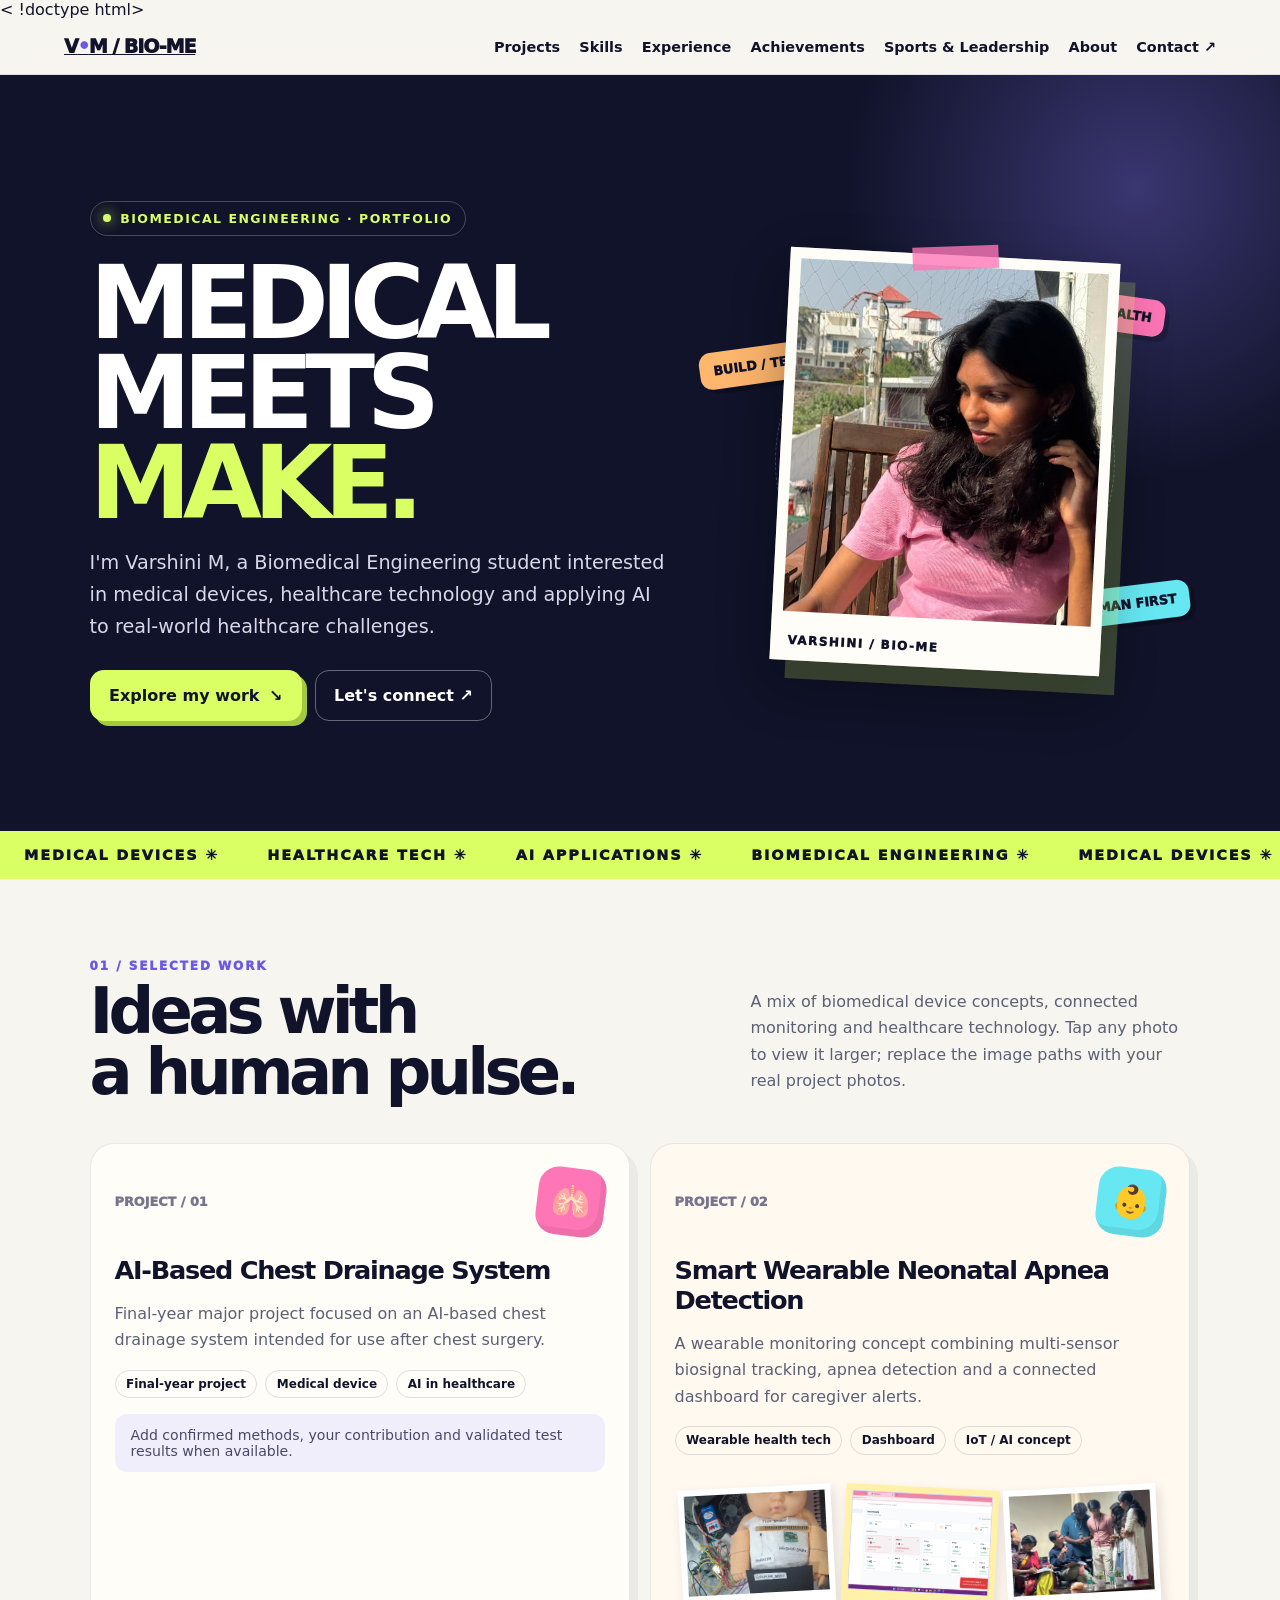
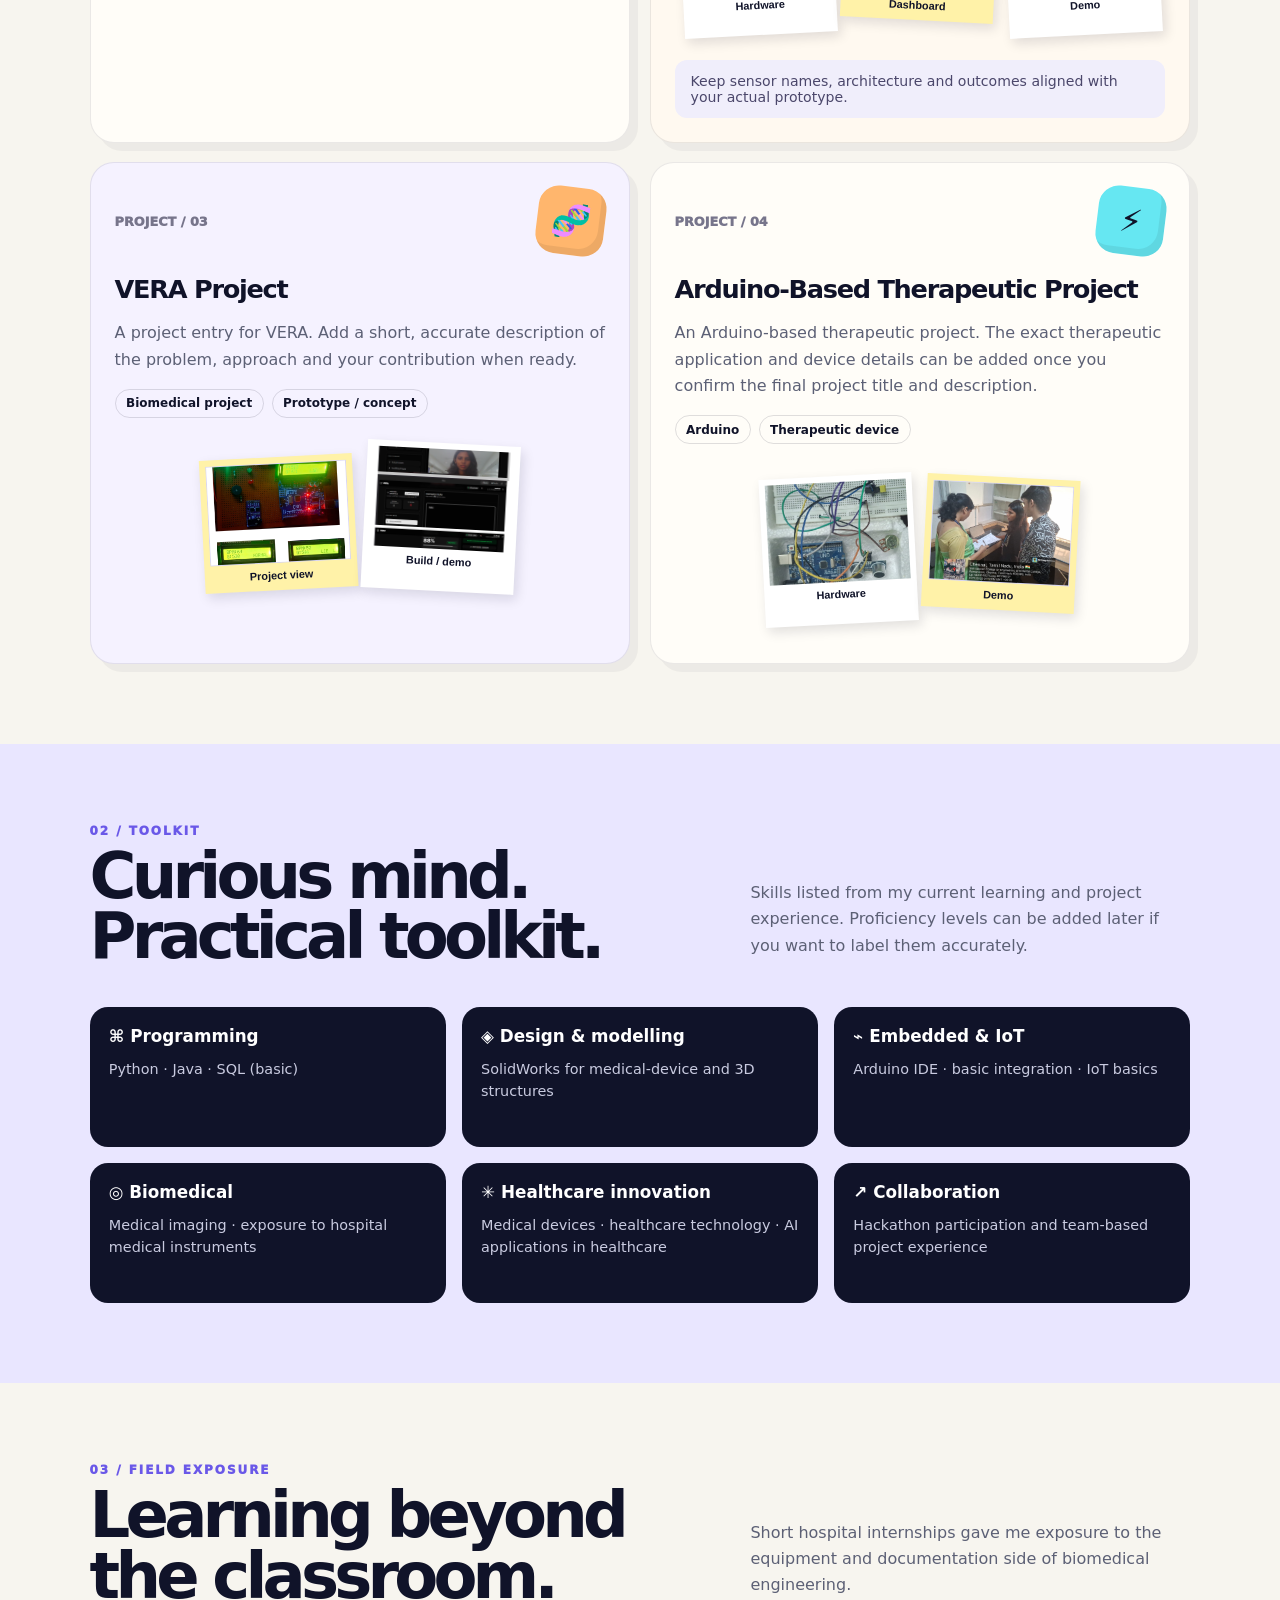
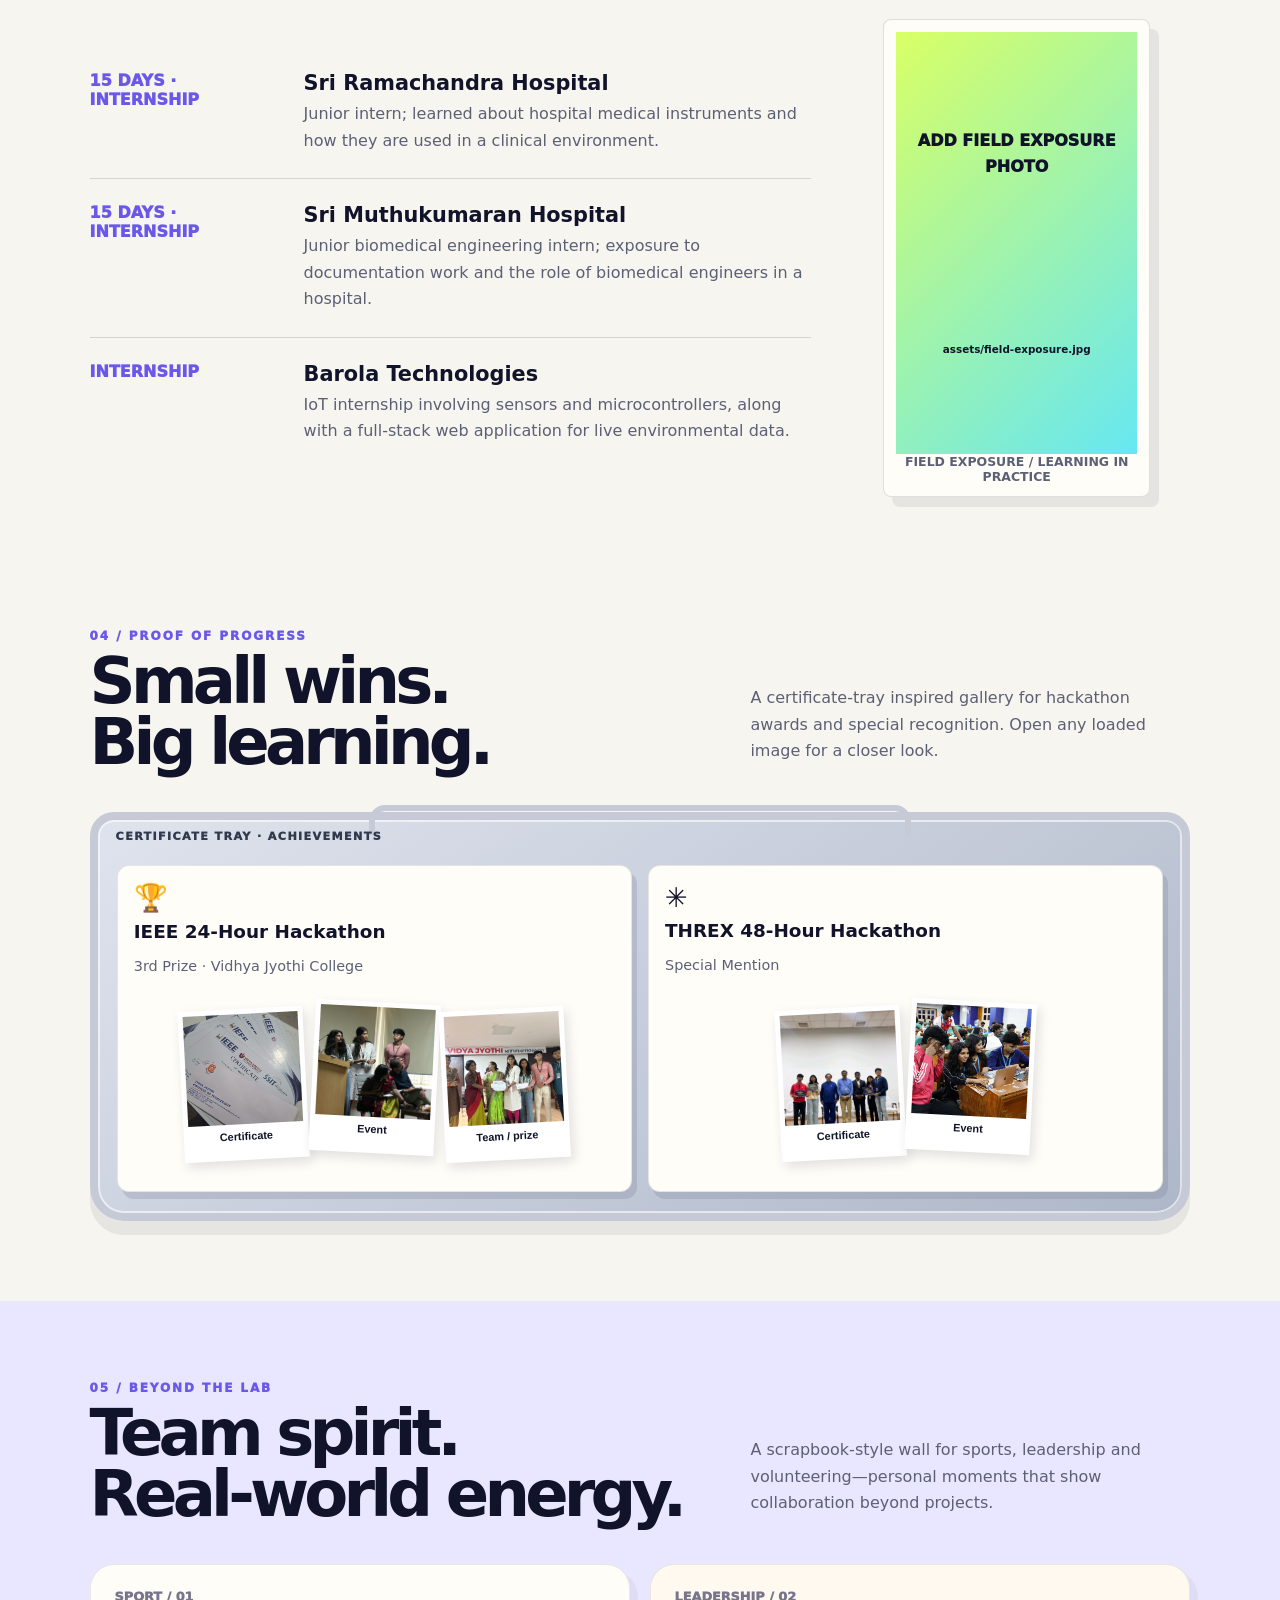
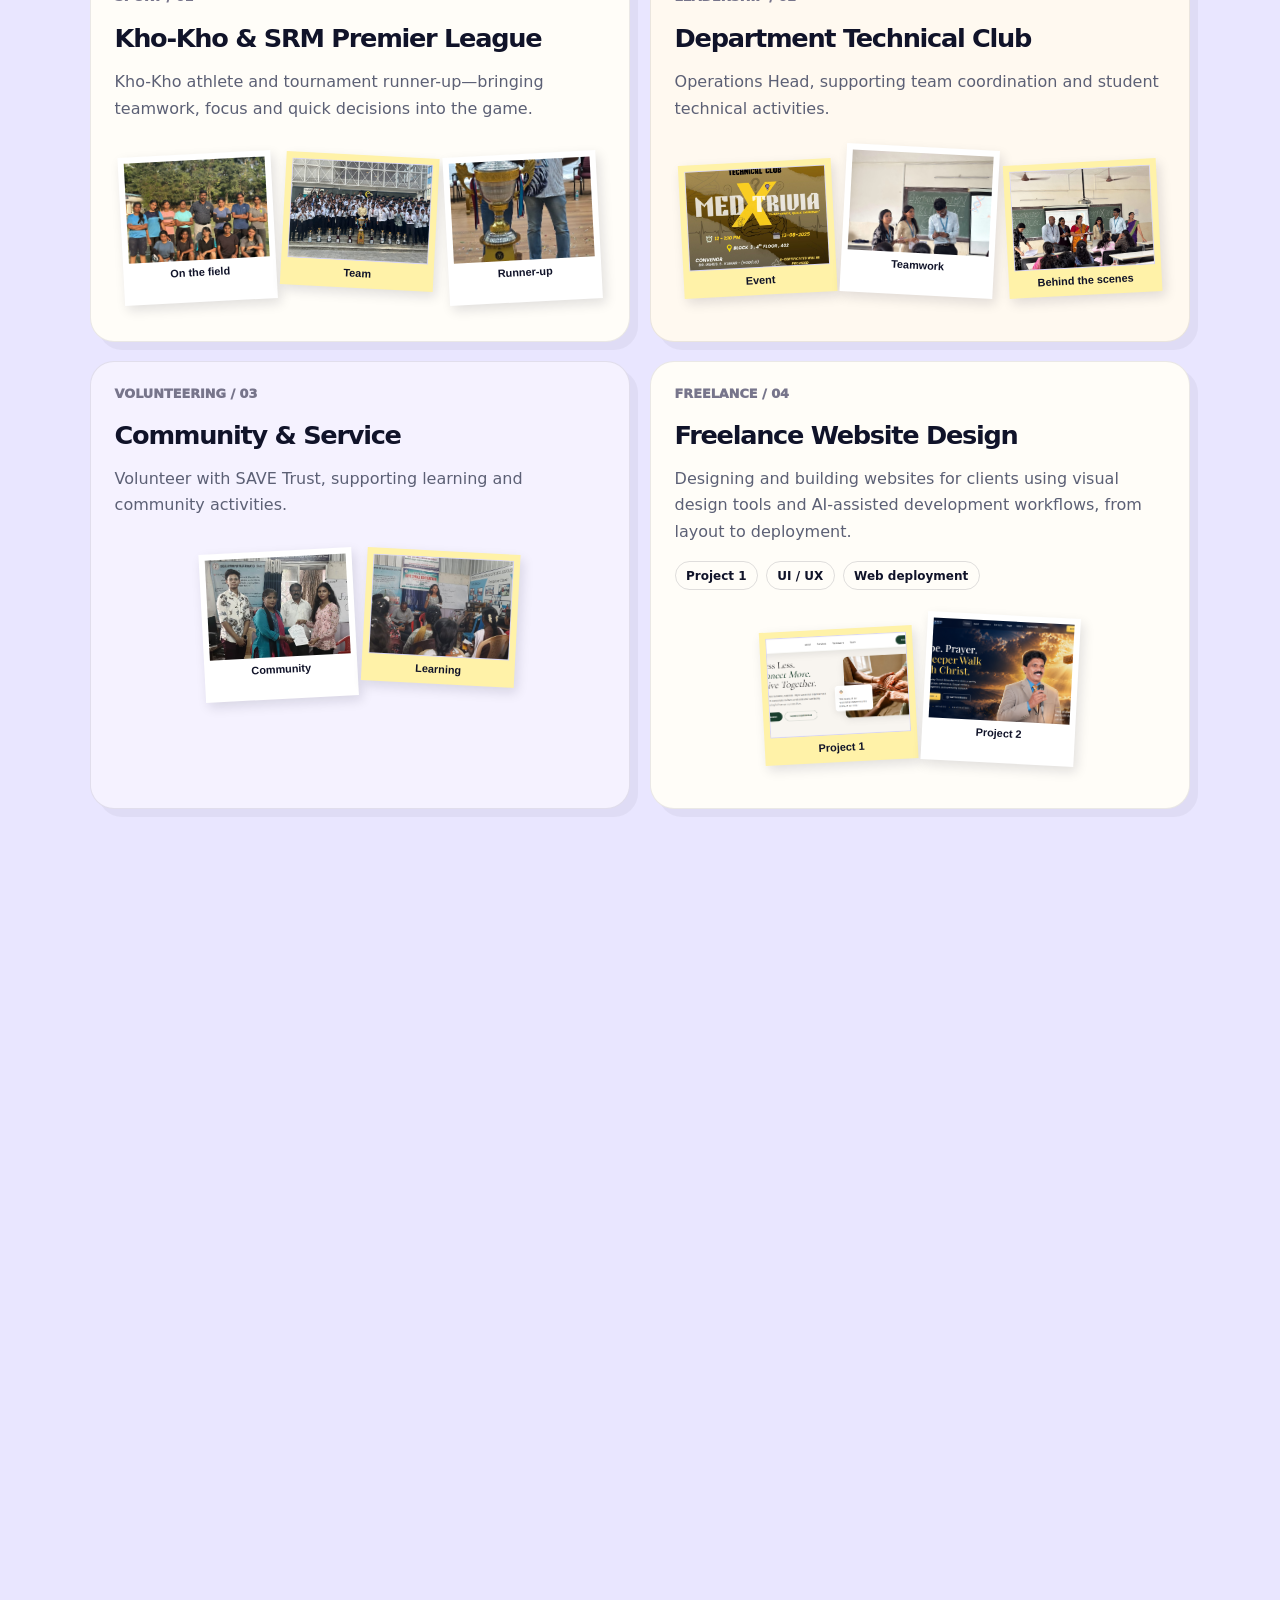
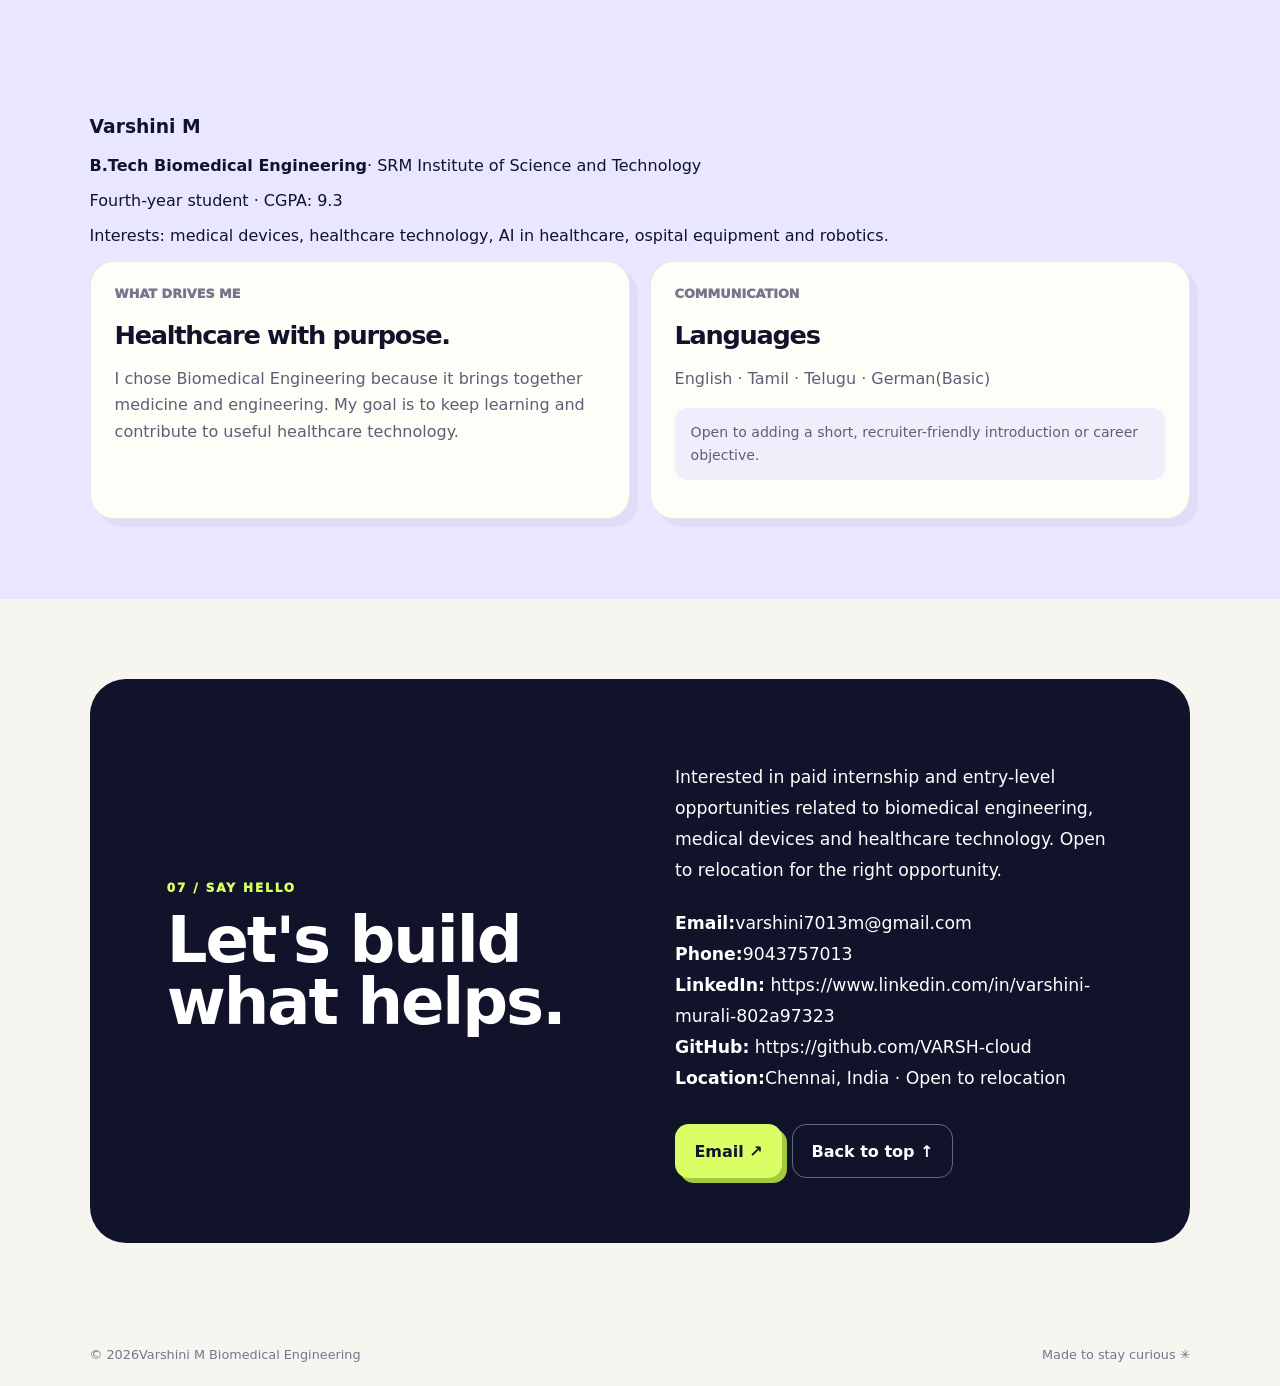
==== VARSHINI-potfolio-/index.html @ d132fbef "Initial biomedical portfolio upload" ====
< !doctype html><html lang="en"><head><meta charset="utf-8"><meta name="viewport" content="width=device-width, initial-scale=1"><meta name="theme-color" content="#101329"><title>Biomedical Engineering Portfolio | Varshini M</title><link rel="stylesheet" href="style.css"></head><body><a class="skip" href="#main">Skip to content</a><nav><a class="brand" href="#top" aria-label="Portfolio home">V<span>•</span>M / BIO-ME</a><button class="menu" id="menuBtn" aria-expanded="false" aria-controls="navlinks">Menu ☰</button><div class="navlinks" id="navlinks"><a href="#projects">Projects</a><a href="#skills">Skills</a><a href="#experience">Experience</a><a href="#achievements">Achievements</a><a href="#life">Sports & Leadership</a><a href="#about">About</a><a href="#contact">Contact ↗</a></div></nav><main id="main"><section class="hero" id="top"><div class="hero-copy"><div class="eyebrow"><span class="pip"></span>Biomedical Engineering · Portfolio</div><h1>MEDICAL<br>MEETS <em>MAKE.</em></h1><p>I'm Varshini M, a Biomedical Engineering student interested in medical devices, healthcare technology and applying AI to real-world healthcare challenges.</p>
 <div class="ctas"><a class="btn primary" href="#projects">Explore my work <span>↘</span></a><a class="btn secondary" href="#contact">Let's connect ↗</a></div>
 </div><div class="visual hero-visual" id="heroVisual" aria-label="Casual portrait and floating medical syringe illustration"><div class="orbit"></div><div class="portrait-stack"><div class="portrait-tape"></div><img class="hero-portrait" src="assets/varshini-casual.jpg" alt="Varshini, Biomedical Engineering student" onerror="this.style.display='none';this.nextElementSibling.style.display='grid'" /><div class="portrait-placeholder" aria-hidden="true">YOUR CASUAL<br>PHOTO HERE<br><small>assets/varshini-casual.jpg</small></div><span class="portrait-caption">VARSHINI / BIO-ME</span></div><div class="float-tag tag-a">AI+HEALTH</div><div class="float-tag tag-b">HUMAN FIRST</div><div class="float-tag tag-c">BUILD / TEST / LEARN</div><svg class="cursor-syringe" id="cursorSyringe" viewBox="0 0 180 54" role="img" aria-label="Decorative syringe following the cursor"><g transform="translate(7 7) rotate(-12 80 20)" stroke="#101329" stroke-width="2.5" stroke-linejoin="round"><path d="M18 18 L38 18 L38 30 L18 30 Z" fill="#f7f5ef" /><path d="M38 15 L105 15 L105 33 L38 33 Z" fill="#d9ff65" /><path d="M47 15 V33 M58 15 V33 M69 15 V33 M80 15 V33 M91 15 V33" stroke="#6a58e8" stroke-width="1.5" /><path d="M105 19 L145 19 L145 29 L105 29 Z" fill="#fffdf8" /><path d="M145 24 L169 24" stroke="#66e7f2" stroke-width="2" /><path d="M18 13 V35 M9 13 H27 M9 35 H27" fill="none" /><path d="M4 24 H18" fill="none" /></g></svg></div></section><div class="marquee" aria-hidden="true"><div class="marquee-track"><span>MEDICAL DEVICES ✳</span><span>HEALTHCARE TECH ✳</span><span>AI APPLICATIONS ✳</span><span>BIOMEDICAL ENGINEERING ✳</span><span>MEDICAL DEVICES ✳</span><span>HEALTHCARE TECH ✳</span><span>AI APPLICATIONS ✳</span><span>BIOMEDICAL ENGINEERING ✳</span></div></div><section class="section" id="projects"><div class="section-head reveal"><div><div class="kicker">01 / Selected work</div><h2>Ideas with<br>a human pulse.</h2></div><p class="section-intro">A mix of biomedical device concepts,
connected monitoring and healthcare technology. Tap any photo to view it larger;
replace the image paths with your real project photos.</p></div><div class="grid project-grid"><article class="card reveal scrapbook-card"><div class="card-top"><span class="number">PROJECT / 01</span><div class="sticker pink">🫁</div></div><h3>AI-Based Chest Drainage System</h3><p>Final-year major project focused on an AI-based chest drainage system intended for use after chest surgery.</p><div class="chips"><span class="chip">Final-year project</span><span class="chip">Medical device</span><span class="chip">AI in healthcare</span></div><div class="note">Add confirmed methods,
your contribution and validated test results when available.</div></article><article class="card reveal scrapbook-card"><div class="card-top"><span class="number">PROJECT / 02</span><div class="sticker cyan">👶</div></div><h3>Smart Wearable Neonatal Apnea Detection</h3><p>A wearable monitoring concept combining multi-sensor biosignal tracking,
apnea detection and a connected dashboard for caregiver alerts.</p><div class="chips"><span class="chip">Wearable health tech</span><span class="chip">Dashboard</span><span class="chip">IoT / AI concept</span></div><div class="photo-gallery hybrid-gallery" aria-label="Neonatal wearable project photos"><button class="gallery-photo polaroid-photo" data-full="assets/neonatal-1.jpg" aria-label="View neonatal wearable hardware photo"><img src="assets/neonatal-1.jpg" alt="Neonatal wearable prototype hardware" onerror="this.parentElement.classList.add('photo-missing')"><span>Hardware</span></button><button class="gallery-photo sticky-photo" data-full="assets/neonatal-2.jpg" aria-label="View neonatal dashboard screenshot"><img src="assets/neonatal-2.jpg" alt="Neonatal monitoring dashboard screenshot" onerror="this.parentElement.classList.add('photo-missing')"><span>Dashboard</span></button><button class="gallery-photo polaroid-photo" data-full="assets/neonatal-3.jpg" aria-label="View neonatal project demonstration photo"><img src="assets/neonatal-3.jpg" alt="Neonatal wearable project demo" onerror="this.parentElement.classList.add('photo-missing')"><span>Demo</span></button></div><div class="note">Keep sensor names,
architecture and outcomes aligned with your actual prototype.</div></article><article class="card reveal scrapbook-card"><div class="card-top"><span class="number">PROJECT / 03</span><div class="sticker orange">🧬</div></div><h3>VERA Project</h3><p>A project entry for VERA. Add a short,
accurate description of the problem,
approach and your contribution when ready.</p><div class="chips"><span class="chip">Biomedical project</span><span class="chip">Prototype / concept</span></div><div class="photo-gallery hybrid-gallery" aria-label="VERA project photos"><button class="gallery-photo sticky-photo" data-full="assets/vera-1.jpg" aria-label="View VERA project photo one"><img src="assets/vera-1.jpg" alt="VERA project photo one" onerror="this.parentElement.classList.add('photo-missing')"><span>Project view</span></button><button class="gallery-photo polaroid-photo" data-full="assets/vera-2.jpg" aria-label="View VERA project photo two"><img src="assets/vera-2.jpg" alt="VERA project photo two" onerror="this.parentElement.classList.add('photo-missing')"><span>Build / demo</span></button></div></article><article class="card reveal scrapbook-card"><div class="card-top"><span class="number">PROJECT / 04</span><div class="sticker cyan">⚡</div></div><h3>Arduino-Based Therapeutic Project</h3><p>An Arduino-based therapeutic project. The exact therapeutic application and device details can be added once you confirm the final project title and description.</p><div class="chips"><span class="chip">Arduino</span><span class="chip">Therapeutic device</span></div><div class="photo-gallery hybrid-gallery" aria-label="Arduino therapeutic project photos"><button class="gallery-photo polaroid-photo" data-full="assets/arduino-therapeutic-1.jpg" aria-label="View Arduino therapeutic project photo one"><img src="assets/arduino-therapeutic-1.jpg" alt="Arduino-based therapeutic project hardware" onerror="this.parentElement.classList.add('photo-missing')"><span>Hardware</span></button><button class="gallery-photo sticky-photo" data-full="assets/arduino-therapeutic-2.jpg" aria-label="View Arduino therapeutic project photo two"><img src="assets/arduino-therapeutic-2.jpg" alt="Arduino-based therapeutic project demo" onerror="this.parentElement.classList.add('photo-missing')"><span>Demo</span></button></div></article></div></section><section class="section dark" id="skills"><div class="section-head reveal"><div><div class="kicker">02 / Toolkit</div><h2>Curious mind.<br>Practical toolkit.</h2></div><p class="section-intro">Skills listed from my current learning and project experience. Proficiency levels can be added later if you want to label them accurately.</p></div><div class="skills"><div class="skill reveal"><strong>⌘ Programming</strong><p>Python · Java · SQL (basic)</p></div><div class="skill reveal"><strong>◈ Design & modelling</strong><p>SolidWorks for medical-device and 3D structures</p></div><div class="skill reveal"><strong>⌁ Embedded & IoT</strong><p>Arduino IDE · basic integration · IoT basics</p></div><div class="skill reveal"><strong>◎ Biomedical</strong><p>Medical imaging · exposure to hospital medical instruments</p></div><div class="skill reveal"><strong>✳ Healthcare innovation</strong><p>Medical devices · healthcare technology · AI applications in healthcare</p></div><div class="skill reveal"><strong>↗ Collaboration</strong><p>Hackathon participation and team-based project experience</p></div></div></section><section class="section" id="experience"><div class="section-head reveal"><div><div class="kicker">03 / Field exposure</div><h2>Learning beyond<br>the classroom.</h2></div><p class="section-intro">Short hospital internships gave me exposure to the equipment and documentation side of biomedical engineering.</p></div><div class="experience-layout"><div class="reveal"><div class="timeline"><div class="label">15 DAYS · INTERNSHIP</div><div><h3>Sri Ramachandra Hospital</h3><p>Junior intern;
learned about hospital medical instruments and how they are used in a clinical environment.</p></div></div><div class="timeline"><div class="label">15 DAYS · INTERNSHIP</div><div><h3>Sri Muthukumaran Hospital</h3><p>Junior biomedical engineering intern;
exposure to documentation work and the role of biomedical engineers in a hospital.</p></div></div><div class="timeline"><div class="label">INTERNSHIP</div><div><h3>Barola Technologies</h3><p>IoT internship involving sensors and microcontrollers,
along with a full-stack web application for live environmental data.</p></div></div></div><figure class="experience-photo-frame reveal"><img src="assets/field-exposure.jpg" alt="Biomedical engineering field exposure photo" onerror="this.style.display='none';this.nextElementSibling.style.display='grid'"><div class="portrait-placeholder" style="display:none;min-height:260px;text-align:center;padding:1rem;place-items:center">ADD FIELD EXPOSURE PHOTO<br><small>assets/field-exposure.jpg</small></div><figcaption>FIELD EXPOSURE / LEARNING IN PRACTICE</figcaption></figure></div></section><section class="section" id="achievements"><div class="section-head reveal"><div><div class="kicker">04 / Proof of progress</div><h2>Small wins.<br>Big learning.</h2></div><p class="section-intro">A certificate-tray inspired gallery for hackathon awards and special recognition. Open any loaded image for a closer look.</p></div><div class="certificate-tray reveal"><div class="tray-label">CERTIFICATE TRAY · ACHIEVEMENTS</div><div class="grid award-grid"><article class="award-card"><div class="award-mark">🏆</div><h3>IEEE 24-Hour Hackathon</h3><p>3rd Prize · Vidhya Jyothi College</p><div class="photo-gallery certificate-gallery"><button class="gallery-photo cert-photo" data-full="assets/award-ieee-1.jpg" aria-label="View IEEE hackathon certificate"><img src="assets/award-ieee-1.jpg" alt="IEEE hackathon certificate" onerror="this.parentElement.classList.add('photo-missing')"><span>Certificate</span></button><button class="gallery-photo cert-photo" data-full="assets/award-ieee-2.jpg" aria-label="View IEEE hackathon event photo"><img src="assets/award-ieee-2.jpg" alt="IEEE hackathon event or team photo" onerror="this.parentElement.classList.add('photo-missing')"><span>Event</span></button><button class="gallery-photo cert-photo" data-full="assets/award-ieee-3.jpg" aria-label="View IEEE hackathon prize photo"><img src="assets/award-ieee-3.jpg" alt="IEEE hackathon prize or team photo" onerror="this.parentElement.classList.add('photo-missing')"><span>Team / prize</span></button></div></article><article class="award-card"><div class="award-mark">✳</div><h3>THREX 48-Hour Hackathon</h3><p>Special Mention</p><div class="photo-gallery certificate-gallery"><button class="gallery-photo cert-photo" data-full="assets/award-threx-1.jpg" aria-label="View THREX certificate"><img src="assets/award-threx-1.jpg" alt="THREX hackathon certificate" onerror="this.parentElement.classList.add('photo-missing')"><span>Certificate</span></button><button class="gallery-photo cert-photo" data-full="assets/award-threx-2.jpg" aria-label="View THREX event photo"><img src="assets/award-threx-2.jpg" alt="THREX hackathon event photo" onerror="this.parentElement.classList.add('photo-missing')"><span>Event</span></button></div></article></div></div></section><section class="section dark" id="life"><div class="section-head reveal"><div><div class="kicker">05 / Beyond the lab</div><h2>Team spirit.<br>Real-world energy.</h2></div><p class="section-intro">A scrapbook-style wall for sports,
leadership and volunteering—personal moments that show collaboration beyond projects.</p></div><div class="grid life-grid"><article class="card reveal scrapbook-card"><div class="number">SPORT / 01</div><h3>Kho-Kho &amp;
SRM Premier League</h3><p>Kho-Kho athlete and tournament runner-up—bringing teamwork,
focus and quick decisions into the game.</p><div class="photo-gallery hybrid-gallery"><button class="gallery-photo polaroid-photo" data-full="assets/sports-kho-kho-1.jpg" aria-label="View Kho-Kho sports photo"><img src="assets/sports-kho-kho-1.jpg" alt="Kho-Kho sports photo" onerror="this.parentElement.classList.add('photo-missing')"><span>On the field</span></button><button class="gallery-photo sticky-photo" data-full="assets/sports-kho-kho-2.jpg" aria-label="View SRM Premier League photo"><img src="assets/sports-kho-kho-2.jpg" alt="SRM Premier League Kho-Kho team photo" onerror="this.parentElement.classList.add('photo-missing')"><span>Team</span></button><button class="gallery-photo polaroid-photo" data-full="assets/sports-kho-kho-3.jpg" aria-label="View sports award photo"><img src="assets/sports-kho-kho-3.jpg" alt="Sports medal or tournament moment" onerror="this.parentElement.classList.add('photo-missing')"><span>Runner-up</span></button></div></article><article class="card reveal scrapbook-card"><div class="number">LEADERSHIP / 02</div><h3>Department Technical Club</h3><p>Operations Head,
supporting team coordination and student technical activities.</p><div class="photo-gallery hybrid-gallery"><button class="gallery-photo sticky-photo" data-full="assets/leadership-club-1.jpg" aria-label="View technical club event photo"><img src="assets/leadership-club-1.jpg" alt="Department technical club event" onerror="this.parentElement.classList.add('photo-missing')"><span>Event</span></button><button class="gallery-photo polaroid-photo" data-full="assets/leadership-club-2.jpg" aria-label="View technical club team photo"><img src="assets/leadership-club-2.jpg" alt="Technical club team photo" onerror="this.parentElement.classList.add('photo-missing')"><span>Teamwork</span></button><button class="gallery-photo sticky-photo" data-full="assets/leadership-club-3.jpg" aria-label="View club activity photo"><img src="assets/leadership-club-3.jpg" alt="Technical club activity or event setup" onerror="this.parentElement.classList.add('photo-missing')"><span>Behind the scenes</span></button></div></article><article class="card reveal scrapbook-card"><div class="number">VOLUNTEERING / 03</div><h3>Community &amp;
Service</h3><p>Volunteer with SAVE Trust,
supporting learning and community activities.</p><div class="photo-gallery hybrid-gallery"><button class="gallery-photo polaroid-photo" data-full="assets/volunteer-1.jpg" aria-label="View volunteering activity photo"><img src="assets/volunteer-1.jpg" alt="Community volunteering activity" onerror="this.parentElement.classList.add('photo-missing')"><span>Community</span></button><button class="gallery-photo sticky-photo" data-full="assets/volunteer-2.jpg" aria-label="View volunteering project photo"><img src="assets/volunteer-2.jpg" alt="Volunteering or teaching activity" onerror="this.parentElement.classList.add('photo-missing')"><span>Learning</span></button></div></article><article class="card reveal scrapbook-card"><div class="number">FREELANCE / 04</div><h3>Freelance Website Design</h3><p>Designing and building websites for clients using visual design tools and AI-assisted development workflows,
from layout to deployment.</p><div class="chips"><span class="chip">Project 1</span><span class="chip">UI / UX</span><span class="chip">Web deployment</span></div><div class="photo-gallery hybrid-gallery" aria-label="Freelance website design images"><button class="gallery-photo sticky-photo" data-full="assets/freelance-website-1.jpg" aria-label="View freelance website design image one"><img src="assets/freelance-website-1.jpg" alt="Freelance website design screenshot one" onerror="this.parentElement.classList.add('photo-missing')"><span>Project 1</span></button><button class="gallery-photo polaroid-photo" data-full="assets/freelance-website-2.jpg" aria-label="View freelance website design image two"><img src="assets/freelance-website-2.jpg" alt="Freelance website design screenshot two" onerror="this.parentElement.classList.add('photo-missing')"><span>Project 2</span></button></div></article><article class="card reveal scrapbook-card"><div class="number">INITIATIVE / 05</div><h3>SeVa-X — Initiator &amp;
Chief Digital Officer</h3><p>Helped initiate SeVa-X and led its digital presence,
including website design and online brand experiences.</p><div class="chips"><span class="chip">Initiator</span><span class="chip">Chief Digital Officer</span><span class="chip">Digital experience</span></div><div class="photo-gallery hybrid-gallery" aria-label="SeVa-X initiative images"><button class="gallery-photo polaroid-photo" data-full="assets/sevax-1.jpg" aria-label="View Seva Initiative image"><img src=" assets/sevax-1.jpg" alt=" SeVa-X website or digital presence" onerror=" this.parentElement.classList.add('photo-missing')"><span>Initiative</span></button><button class=" gallery-photo sticky-photo" data-full=" assets/sevax-2.jpg" aria-label=" View SeVa-X Team image"><img src=" assets/sevax-2.jpg" alt=" SeVa-X Team image" onerror=" this.parentElement.classList.add('photo-missing')"><span>Team</span></button><button class=" gallery-photo polaroid-photo" data-full=" assets/sevax-3.jpg" aria-label=" View SeVa-X media image"><img src=" assets/sevax-3.jpg" alt=" SeVa-X social media image" onerror=" this.parentElement.classList.add('photo-missing')"><span>Media</span></button></div></article></div></section><section class="section dark" id="about"><div class="section-head reveal"><div><div class="kicker">06 / The person behind it</div><h2>Engineer by study.<br>Builder by curiosity.</h2></div><p class="section-intro">I enjoy exploring how engineering tools can support better healthcare experiences,
I enjoy exploring how engineering,
echnology and innovation can solve real-world healthcare challenges. From biomedical devices and instrumentation to connected systems,
I love turning ideas into practical solutions.pan>YOUR PHOTO<br>assets/varshini-casual.jpg</span></div><div><h3>Varshini M </h3><p><strong>B.Tech Biomedical Engineering</strong>· SRM Institute of Science and Technology</p><p>Fourth-year student · CGPA: 9.3</p><p>Interests: medical devices,
healthcare technology,
AI in healthcare,
ospital equipment and robotics.</p></div></div><div class="grid" style="margin-top:1rem"><article class="card reveal"><div class="number">WHAT DRIVES ME</div><h3>Healthcare with purpose.</h3><p>I chose Biomedical Engineering because it brings together medicine and engineering. My goal is to keep learning and contribute to useful healthcare technology.</p></article><article class="card reveal"><div class="number">COMMUNICATION</div><h3>Languages</h3><p>English · Tamil · Telugu · German(Basic)</p><p class="note">Open to adding a short,
recruiter-friendly introduction or career objective.</p></article></div></section><section class="section" id="contact"><div class="contact reveal"><div><div class="kicker" style="color:var(--lime)">07 / Say hello</div><h2>Let's build<br>what helps.</h2></div><div><p>Interested in paid internship and entry-level opportunities related to biomedical engineering, medical devices and healthcare technology. Open to relocation for the right opportunity.</p><p><strong>Email:</strong>varshini7013m@gmail.com<br><strong>Phone:</strong>9043757013<br><strong>LinkedIn:</strong> https://www.linkedin.com/in/varshini-murali-802a97323<br><strong>GitHub:</strong> https://github.com/VARSH-cloud
 <br><strong>Location:</strong>Chennai,
India · Open to relocation</p><a class="btn primary" href="mailto:varshini7013m@gnmail.com"
onclick="return confirm(' Replace the placeholder email in this portfolio before using this link. Continue?')">Email ↗</a><a class="btn secondary" href="#top">Back to top ↑</a></div></div></section></main><dialog id="lightbox" aria-label="Image viewer"><div class="lightbox-top"><strong>Portfolio gallery</strong><button id="closeLightbox" type="button">Close ✕</button></div><img id="lightboxImage" alt=""><p id="lightboxCaption"></p></dialog><footer><span>© <span id="year"></span>Varshini M Biomedical Engineering</span><span>Made to stay curious ✳</span></footer><script src="script.js" defer></script></body></html>
---- VARSHINI-potfolio-/style.css ----
:root {
    --ink: #101329;
    --paper: #f7f5ef;
    --lime: #d9ff65;
    --pink: #ff76b7;
    --cyan: #66e7f2;
    --purple: #a994ff;
    --orange: #ffb66d;
    --muted: #5c6075;
    --card: #fffdf8
}

* {
    box-sizing: border-box
}

html {
    scroll-behavior: smooth
}

body {
    margin: 0;
    background: var(--paper);
    color: var(--ink);
    font-family: Inter, ui-sans-serif, system-ui, -apple-system, BlinkMacSystemFont, "Segoe UI", sans-serif;
    overflow-x: hidden
}

a {
    color: inherit
}

.skip {
    position: absolute;
    left: -999px;
    top: 0;
    background: white;
    padding: 1rem
}

.skip:focus {
    left: 1rem;
    z-index: 99
}

nav {
    position: sticky;
    top: 0;
    z-index: 20;
    display: flex;
    align-items: center;
    justify-content: space-between;
    padding: 1rem clamp(1rem, 5vw, 4rem);
    background: rgba(247, 245, 239, .88);
    backdrop-filter: blur(14px);
    border-bottom: 1px solid #10132918
}

.brand {
    font-weight: 950;
    letter-spacing: -.06em;
    font-size: 1.2rem
}

.brand span {
    color: #6a58e8
}

.navlinks {
    display: flex;
    gap: 1.2rem;
    align-items: center
}

.navlinks a {
    text-decoration: none;
    font-size: .9rem;
    font-weight: 750
}

.navlinks a:hover {
    color: #6a58e8
}

.menu {
    display: none;
    background: var(--ink);
    color: white;
    border: 0;
    border-radius: 999px;
    padding: .6rem .9rem;
    font-weight: 800
}

.hero {
    position: relative;
    min-height: 84vh;
    display: grid;
    grid-template-columns: 1.08fr .92fr;
    gap: 2rem;
    align-items: center;
    padding: 5rem clamp(1rem, 7vw, 7rem) 4rem;
    background: var(--ink);
    color: #fff;
    overflow: hidden
}

.hero:before {
    content: "";
    position: absolute;
    width: 38rem;
    height: 38rem;
    right: -10rem;
    top: -12rem;
    border-radius: 50%;
    background: radial-gradient(circle, #8d7bff55, transparent 68%);
    pointer-events: none
}

.eyebrow {
    display: inline-flex;
    gap: .55rem;
    align-items: center;
    border: 1px solid #ffffff3a;
    border-radius: 99px;
    padding: .55rem .8rem;
    font-size: .78rem;
    font-weight: 850;
    letter-spacing: .12em;
    text-transform: uppercase;
    color: var(--lime)
}

.pip {
    width: 8px;
    height: 8px;
    border-radius: 50%;
    background: var(--lime);
    box-shadow: 0 0 14px var(--lime)
}

h1 {
    font-size: clamp(3.3rem, 8vw, 7.8rem);
    line-height: .88;
    letter-spacing: -.085em;
    margin: 1.4rem 0 1.2rem;
    max-width: 850px
}

h1 em {
    font-style: normal;
    color: var(--lime)
}

.hero p {
    font-size: clamp(1rem, 1.5vw, 1.25rem);
    line-height: 1.65;
    color: #d7d9e8;
    max-width: 620px
}

.ctas {
    display: flex;
    gap: .8rem;
    flex-wrap: wrap;
    margin-top: 1.7rem
}

.btn {
    display: inline-flex;
    align-items: center;
    gap: .6rem;
    padding: .95rem 1.15rem;
    border-radius: 14px;
    text-decoration: none;
    font-weight: 900;
    border: 1px solid transparent;
    transition: transform .2s, box-shadow .2s
}

.btn:hover {
    transform: translateY(-4px)
}

.primary {
    background: var(--lime);
    color: var(--ink);
    box-shadow: 5px 5px 0 #a4c83e
}

.secondary {
    border-color: #ffffff5c;
    color: white
}

.visual {
    min-height: 440px;
    display: grid;
    place-items: center;
    position: relative;
    perspective: 900px
}

.orbit {
    position: absolute;
    width: min(31vw, 340px);
    aspect-ratio: 1;
    border: 1px dashed #ffffff40;
    border-radius: 50%;
    animation: spin 28s linear infinite
}

.orbit:before,
.orbit:after {
    content: "";
    position: absolute;
    border-radius: 50%;
    width: 14px;
    height: 14px;
    background: var(--pink);
    top: 10%;
    left: 17%;
    box-shadow: 0 0 25px var(--pink)
}

.orbit:after {
    top: auto;
    left: auto;
    right: 7%;
    bottom: 20%;
    background: var(--cyan);
    box-shadow: 0 0 25px var(--cyan)
}

.toy {
    position: relative;
    width: 220px;
    height: 260px;
    transform-style: preserve-3d;
    animation: float 5s ease-in-out infinite;
    transition: transform .2s ease-out
}

.toy-body {
    position: absolute;
    inset: 22px 18px 20px;
    background: linear-gradient(140deg, #f9fbff, #cbd4ee);
    border-radius: 42px 42px 54px 54px;
    box-shadow: inset -16px -18px 24px #8793bd77, inset 10px 10px 20px white, 22px 28px 0 #7e72e855;
    transform: rotate(-7deg)
}

.toy-screen {
    position: absolute;
    left: 42px;
    top: 55px;
    width: 135px;
    height: 92px;
    border-radius: 20px;
    background: #151a37;
    box-shadow: inset 0 0 0 4px #a4b1d9;
    display: grid;
    place-items: center;
    transform: rotate(-7deg)
}

.ecg {
    width: 110px;
    height: 46px
}

.toy-button {
    position: absolute;
    left: 87px;
    top: 170px;
    width: 35px;
    height: 35px;
    border-radius: 50%;
    background: var(--pink);
    box-shadow: inset -5px -5px 0 #ca4c89, 0 7px 0 #abb6d6;
    transform: rotate(-7deg)
}

.toy-label {
    position: absolute;
    left: -30px;
    bottom: 15px;
    transform: rotate(-9deg);
    background: var(--lime);
    color: var(--ink);
    font-weight: 950;
    padding: .65rem .9rem;
    border-radius: 9px;
    box-shadow: 5px 5px 0 #7e72e8
}

.float-tag {
    position: absolute;
    padding: .7rem .85rem;
    border-radius: 12px;
    font-size: .8rem;
    font-weight: 950;
    color: var(--ink);
    box-shadow: 5px 5px 0 #0003;
    animation: bob 4s ease-in-out infinite
}

.tag-a {
    top: 12%;
    right: 5%;
    background: var(--pink);
    transform: rotate(8deg)
}

.tag-b {
    bottom: 13%;
    right: 0;
    background: var(--cyan);
    transform: rotate(-7deg);
    animation-delay: -1.7s
}

.tag-c {
    top: 23%;
    left: 0;
    background: var(--orange);
    transform: rotate(-8deg);
    animation-delay: -.9s
}

.marquee {
    overflow: hidden;
    background: var(--lime);
    color: var(--ink);
    white-space: nowrap;
    padding: 1rem 0;
    font-size: .9rem;
    font-weight: 950;
    letter-spacing: .13em
}

.marquee-track {
    display: inline-block;
    animation: marquee 24s linear infinite
}

.marquee span {
    padding: 0 1.5rem
}

.section {
    padding: 5rem clamp(1rem, 7vw, 7rem)
}

.section.dark {
    background: #e9e6ff
}

.section-head {
    display: flex;
    justify-content: space-between;
    gap: 2rem;
    align-items: end;
    margin-bottom: 2rem
}

.kicker {
    font-size: .75rem;
    text-transform: uppercase;
    letter-spacing: .16em;
    font-weight: 950;
    color: #6a58e8
}

.section h2 {
    font-size: clamp(2.4rem, 5vw, 4.8rem);
    letter-spacing: -.075em;
    line-height: .95;
    margin: .5rem 0
}

.section-intro {
    max-width: 440px;
    line-height: 1.65;
    color: var(--muted)
}

.grid {
    display: grid;
    grid-template-columns: repeat(2, minmax(0, 1fr));
    gap: 1.2rem
}

.card {
    background: var(--card);
    border: 1px solid #10132916;
    border-radius: 24px;
    padding: 1.5rem;
    box-shadow: 8px 8px 0 #1013290b;
    transition: transform .25s, box-shadow .25s;
    transform-style: preserve-3d;
    position: relative;
    overflow: hidden
}

.card:hover {
    box-shadow: 12px 15px 0 #10132912
}

.card:focus-within {
    outline: 3px solid #6a58e8;
    outline-offset: 3px
}

.card-top {
    display: flex;
    justify-content: space-between;
    align-items: center;
    gap: 1rem
}

.number {
    font-weight: 950;
    font-size: .8rem;
    color: #77758b
}

.sticker {
    width: 68px;
    height: 68px;
    border-radius: 20px;
    display: grid;
    place-items: center;
    font-size: 2rem;
    box-shadow: inset -6px -7px 0 #00000012;
    transform: rotate(7deg)
}

.sticker.pink {
    background: var(--pink)
}

.sticker.cyan {
    background: var(--cyan)
}

.sticker.lime {
    background: var(--lime)
}

.sticker.orange {
    background: var(--orange)
}

.card h3 {
    font-size: clamp(1.4rem, 2vw, 2rem);
    letter-spacing: -.05em;
    margin: 1.2rem 0 .5rem
}

.card p {
    line-height: 1.65;
    color: var(--muted)
}

.chips {
    display: flex;
    flex-wrap: wrap;
    gap: .5rem;
    margin-top: 1rem
}

.chip {
    border: 1px solid #10132922;
    border-radius: 999px;
    padding: .4rem .65rem;
    font-size: .75rem;
    font-weight: 850
}

.note {
    font-size: .88rem;
    background: #f0eefb;
    border-radius: 12px;
    padding: .8rem 1rem;
    color: #4b476b;
    margin-top: 1rem
}

.skills {
    display: grid;
    grid-template-columns: repeat(3, 1fr);
    gap: 1rem
}

.skill {
    padding: 1.2rem;
    border-radius: 18px;
    background: var(--ink);
    color: white;
    min-height: 140px;
    transition: transform .2s
}

.skill:hover {
    transform: translateY(-6px) rotate(-1deg)
}

.skill strong {
    display: block;
    font-size: 1.05rem;
    margin-bottom: .7rem
}

.skill p {
    color: #c9cbe0;
    font-size: .9rem;
    line-height: 1.55;
    margin: 0
}

.timeline {
    display: grid;
    grid-template-columns: 190px 1fr;
    gap: 1.5rem;
    padding: 1.5rem 0;
    border-bottom: 1px solid #10132925
}

.timeline:last-child {
    border: 0
}

.experience-layout {
    display: grid;
    grid-template-columns: minmax(0, 1.35fr) minmax(220px, .65fr);
    gap: 2rem;
    align-items: center;
}

.experience-photo-frame {
    background: #fffdf8;
    border: 1px solid #10132920;
    padding: 12px 12px 42px;
    border-radius: 8px;
    box-shadow: 9px 10px 0 #10132913;
    transform: rotate(2deg);
    position: relative;
}

.experience-photo-frame img {
    display: block;
    width: 100%;
    aspect-ratio: 4/5;
    object-fit: cover;
    border-radius: 4px;
}

.experience-photo-frame figcaption {
    position: absolute;
    bottom: 12px;
    left: 12px;
    right: 12px;
    text-align: center;
    font-size: .78rem;
    font-weight: 850;
    color: var(--muted);
}

.timeline .label {
    font-weight: 950;
    color: #6a58e8
}

.timeline h3 {
    margin: 0 0 .4rem;
    font-size: 1.3rem
}

.timeline p {
    margin: 0;
    color: var(--muted);
    line-height: 1.65
}

.profile-strip {
    display: grid;
    grid-template-columns: 150px 1fr;
    gap: 1.5rem;
    align-items: center;
    padding: 1.5rem;
    background: var(--lime);
    border-radius: 24px
}

.photo {
    width: 135px;
    aspect-ratio: 4/5;
    border: 2px dashed #10132988;
    border-radius: 18px;
    display: grid;
    place-items: center;
    text-align: center;
    font-size: .8rem;
    font-weight: 900;
    padding: .7rem;
    background: #ffffff60
}

.profile-strip h3 {
    margin: 0 0 .5rem;
    font-size: 1.5rem;
    letter-spacing: -.04em
}

.profile-strip p {
    margin: .3rem 0;
    line-height: 1.5
}

/* =====================================
   CONTACT SECTION – BETTER ALIGNMENT
===================================== */

.contact {
    display: grid;
    grid-template-columns: 1fr 1fr;
    align-items: center;
    gap: 70px;

    padding: 65px 7%;
    border-radius: 36px;

    background: #101329;
    color: #fff;
}

/* Left heading */
.contact>div:first-child {
    display: flex;
    flex-direction: column;
    justify-content: center;
}

.contact h2 {
    font-size: clamp(2.8rem, 5vw, 4.5rem);
    line-height: 0.98;
    letter-spacing: -2px;
    margin-top: 14px;
}

/* Right content */
.contact>div:last-child {
    max-width: 470px;
    width: 100%;
    justify-self: end;
}

.contact>div:last-child p {
    font-size: 1.08rem;
    line-height: 1.8;
    margin-bottom: 22px;
    overflow-wrap: anywhere;
}

.contact strong {
    font-weight: 800;
}

/* Contact buttons */
.contact .btn {
    display: inline-flex;
    align-items: center;
    justify-content: center;
    margin: 8px 10px 0 0;
    min-height: 54px;
}

/* Email and LinkedIn links */
.contact a:not(.btn) {
    overflow-wrap: anywhere;
}

/* Mobile layout */
@media (max-width: 700px) {
    .contact {
        grid-template-columns: 1fr;
        gap: 30px;
        padding: 38px 25px;
        border-radius: 26px;
    }

    .contact>div:last-child {
        justify-self: start;
    }

    .contact h2 {
        font-size: 3rem;
    }

    .contact>div:last-child p {
        font-size: 1rem;
    }

    .contact .btn {
        margin: 8px 8px 0 0;
    }
}

footer {
    display: flex;
    justify-content: space-between;
    gap: 1rem;
    padding: 1.5rem clamp(1rem, 7vw, 7rem);
    font-size: .8rem;
    color: #77758b
}

.reveal {
    opacity: 0;
    transform: translateY(22px);
    transition: opacity .7s ease, transform .7s cubic-bezier(.2, .75, .2, 1)
}

.reveal.visible {
    opacity: 1;
    transform: translateY(0)
}

@keyframes float {

    0%,
    100% {
        transform: translateY(0) rotateY(-8deg) rotateZ(-2deg)
    }

    50% {
        transform: translateY(-18px) rotateY(8deg) rotateZ(2deg)
    }
}

@keyframes bob {

    0%,
    100% {
        translate: 0 0
    }

    50% {
        translate: 0 -12px
    }
}

@keyframes spin {
    to {
        transform: rotate(360deg)
    }
}

@keyframes marquee {
    to {
        transform: translateX(-50%)
    }
}

@media(prefers-reduced-motion:reduce) {

    *,
    *:before,
    *:after {
        animation-duration: .01ms !important;
        animation-iteration-count: 1 !important;
        scroll-behavior: auto !important;
        transition-duration: .01ms !important
    }

    .reveal {
        opacity: 1;
        transform: none
    }
}

@media(max-width:760px) {
    .hero {
        grid-template-columns: 1fr;
        padding-top: 4rem
    }

    .visual {
        min-height: 350px
    }

    .orbit {
        width: 280px
    }

    .grid {
        grid-template-columns: 1fr
    }

    .skills {
        grid-template-columns: 1fr 1fr
    }

    .section-head {
        display: block
    }

    .contact {
        grid-template-columns: 1fr
    }

    .timeline {
        grid-template-columns: 1fr;
        gap: .5rem
    }

    .profile-strip {
        grid-template-columns: 1fr
    }

    .photo {
        width: 120px
    }

    .navlinks {
        display: none;
        position: absolute;
        top: 100%;
        left: 0;
        right: 0;
        background: var(--paper);
        padding: 1rem 1.25rem;
        flex-direction: column;
        align-items: flex-start;
        border-bottom: 1px solid #ddd
    }

    .navlinks.open {
        display: flex
    }

    .menu {
        display: block
    }
}

@media(max-width:430px) {
    .skills {
        grid-template-columns: 1fr
    }

    .hero {
        min-height: auto
    }

    .visual {
        min-height: 320px
    }

    .toy {
        transform: scale(.88)
    }
}


/* Portfolio upgrade: casual portrait, hybrid sticky-note/Polaroid galleries, certificate tray */
.hero-visual {
    isolation: isolate;
    overflow: visible;
    cursor: crosshair;
}

.portrait-stack {
    position: relative;
    z-index: 2;
    width: min(78%, 330px);
    aspect-ratio: 4/5;
    transform: rotate(3deg);
    padding: 10px 10px 48px;
    background: #fffdf8;
    border: 1px solid #ffffff88;
    box-shadow: 16px 18px 0 #d9ff6533, 0 22px 55px #0005;
}

.hero-portrait {
    width: 100%;
    height: 100%;
    object-fit: cover;
    object-position: center;
    display: block;
    background: #e9e6ff;
}

.portrait-placeholder {
    display: none;
    width: 100%;
    height: 100%;
    min-height: 250px;
    place-items: center;
    text-align: center;
    padding: 1rem;
    color: #101329;
    background: linear-gradient(135deg, #d9ff65, #66e7f2);
    font-weight: 950;
    line-height: 1.6;
}

.portrait-placeholder small {
    font-size: .65rem;
    font-weight: 700;
}

.portrait-caption {
    position: absolute;
    bottom: 12px;
    left: 16px;
    font-size: .75rem;
    letter-spacing: .12em;
    font-weight: 950;
    color: #101329;
}

.portrait-tape {
    position: absolute;
    width: 86px;
    height: 23px;
    background: #ff76b7c9;
    top: -10px;
    left: calc(50% - 43px);
    transform: rotate(-5deg);
    z-index: 3;
}

.cursor-syringe {
    position: fixed;
    z-index: 9999;
    width: 132px;
    height: 40px;
    left: 0;
    top: 0;
    pointer-events: none;
    opacity: 0;
    transform: translate(14px, 14px) rotate(-18deg);
    filter: drop-shadow(3px 5px 0 #0003);
    transition: opacity .12s;
}

.cursor-syringe.active {
    opacity: 1;
}

.photo-gallery {
    display: flex;
    align-items: center;
    justify-content: center;
    gap: .55rem;
    flex-wrap: wrap;
    margin: 1.25rem 0 .3rem;
    padding: .55rem .2rem .8rem;
}

.gallery-photo {
    position: relative;
    display: flex;
    flex-direction: column;
    align-items: stretch;
    width: calc(33.333% - .5rem);
    min-width: 84px;
    max-width: 160px;
    padding: 6px 6px 22px;
    border: 0;
    background: #fff;
    box-shadow: 3px 5px 12px #10132920;
    cursor: zoom-in;
    transition: transform .2s, box-shadow .2s;
    color: #101329;
}

.gallery-photo:nth-child(odd) {
    transform: rotate(-3deg) translateY(3px);
}

.gallery-photo:nth-child(even) {
    transform: rotate(3deg) translateY(-4px);
}

.gallery-photo:hover,
.gallery-photo:focus-visible {
    z-index: 3;
    transform: rotate(0) scale(1.07);
    box-shadow: 0 10px 24px #10132930;
    outline: 2px solid #6a58e8;
    outline-offset: 2px;
}

.gallery-photo img {
    display: block;
    width: 100%;
    height: 100px;
    object-fit: cover;
    background: #e9e6ff;
}

.gallery-photo span {
    display: block;
    padding-top: 6px;
    font-size: .68rem;
    font-weight: 850;
    text-align: center;
}

.sticky-photo {
    background: #fff2a8;
    padding-bottom: 9px;
}

.sticky-photo img {
    border: 1px solid #10132912;
}

.polaroid-photo {
    padding: 6px 6px 24px;
}

.photo-missing {
    cursor: default;
    background: #f0eefb;
    box-shadow: none;
    min-height: 130px;
    justify-content: center;
    align-items: center;
    padding: 8px;
    border: 1px dashed #8b87a5;
}

.photo-missing img {
    display: none;
}

.photo-missing::before {
    content: 'PHOTO SLOT';
    display: grid;
    place-items: center;
    min-height: 75px;
    width: 100%;
    color: #5c6075;
    font-size: .68rem;
    font-weight: 900;
    letter-spacing: .08em;
}

.photo-missing span {
    overflow-wrap: anywhere;
    font-size: .6rem;
}

.scrapbook-card:nth-child(3n+2) {
    background: #fff9f0;
}

.scrapbook-card:nth-child(3n) {
    background: #f5f2ff;
}

.certificate-tray {
    position: relative;
    background: linear-gradient(145deg, #dfe3ed, #aeb7c8);
    border: 8px solid #c5cad6;
    border-radius: 24px 24px 34px 34px;
    padding: 2.8rem 1.2rem 1.3rem;
    box-shadow: inset 0 0 0 2px #fff9, 0 14px 0 #10132912;
}

.certificate-tray:before {
    content: '';
    position: absolute;
    left: 25%;
    right: 25%;
    top: -15px;
    height: 24px;
    border: 6px solid #c5cad6;
    border-bottom: 0;
    border-radius: 16px 16px 0 0;
}

.tray-label {
    position: absolute;
    top: 10px;
    left: 18px;
    font-size: .7rem;
    font-weight: 950;
    letter-spacing: .12em;
    color: #32394c;
}

.award-grid {
    grid-template-columns: repeat(2, minmax(0, 1fr));
    gap: 1rem;
}

.award-card {
    background: #fffdf8;
    border: 1px solid #1013291b;
    border-radius: 12px;
    padding: 1rem;
    box-shadow: 5px 7px 0 #77809644;
}

.award-mark {
    font-size: 1.7rem;
}

.award-card h3 {
    margin: .4rem 0;
    font-size: 1.15rem;
}

.award-card p {
    color: var(--muted);
    line-height: 1.5;
    font-size: .9rem;
}

.certificate-gallery {
    gap: .35rem;
}

.cert-photo {
    width: calc(33.333% - .3rem);
    max-width: 125px;
    padding: 5px 5px 18px;
}

.cert-photo img {
    height: 110px;
}

.about-photo {
    width: 135px;
    aspect-ratio: 4/5;
    border: 2px dashed #10132988;
    border-radius: 18px;
    overflow: hidden;
    background: #ffffff60;
    position: relative;
    display: grid;
    place-items: center;
    text-align: center;
    font-size: .75rem;
    font-weight: 900;
}

.about-photo img {
    width: 100%;
    height: 100%;
    object-fit: cover;
}

.about-photo span {
    display: none;
    padding: .5rem;
    overflow-wrap: anywhere;
}

#lightbox {
    width: min(92vw, 1000px);
    max-width: 1000px;
    max-height: 92vh;
    border: 0;
    border-radius: 18px;
    padding: 1rem;
    background: #101329;
    color: #fff;
    box-shadow: 0 20px 70px #0008;
}

#lightbox::backdrop {
    background: #070817d9;
    backdrop-filter: blur(5px);
}

#lightboxImage {
    display: block;
    max-width: 100%;
    max-height: 75vh;
    margin: auto;
    object-fit: contain;
}

.lightbox-top {
    display: flex;
    justify-content: space-between;
    align-items: center;
    gap: 1rem;
    margin-bottom: .75rem;
}

#closeLightbox {
    border: 1px solid #ffffff55;
    color: #fff;
    background: transparent;
    border-radius: 99px;
    padding: .5rem .8rem;
    cursor: pointer;
    font-weight: 800;
}

#lightboxCaption {
    color: #d7d9e8;
    font-size: .9rem;
    margin: .8rem 0 .2rem;
}

@media(max-width:760px) {
    .hero-visual {
        min-height: 390px;
    }

    .portrait-stack {
        width: min(68%, 280px);
    }

    .cursor-syringe {
        display: none;
    }

    .award-grid {
        grid-template-columns: 1fr;
    }

    .gallery-photo {
        min-width: 75px;
    }

    .gallery-photo img {
        height: 90px;
    }

    .experience-layout {
        grid-template-columns: 1fr;
    }

    .experience-photo-frame {
        max-width: 320px;
        margin: 1rem auto 0;
    }
}

@media(max-width:430px) {
    .portrait-stack {
        width: 76%;
    }

    .photo-gallery {
        gap: .3rem;
    }

    .gallery-photo {
        width: calc(33.333% - .25rem);
        min-width: 70px;
        padding: 4px 4px 17px;
    }

    .gallery-photo img {
        height: 72px;
    }

    .cert-photo img {
        height: 85px;
    }
}
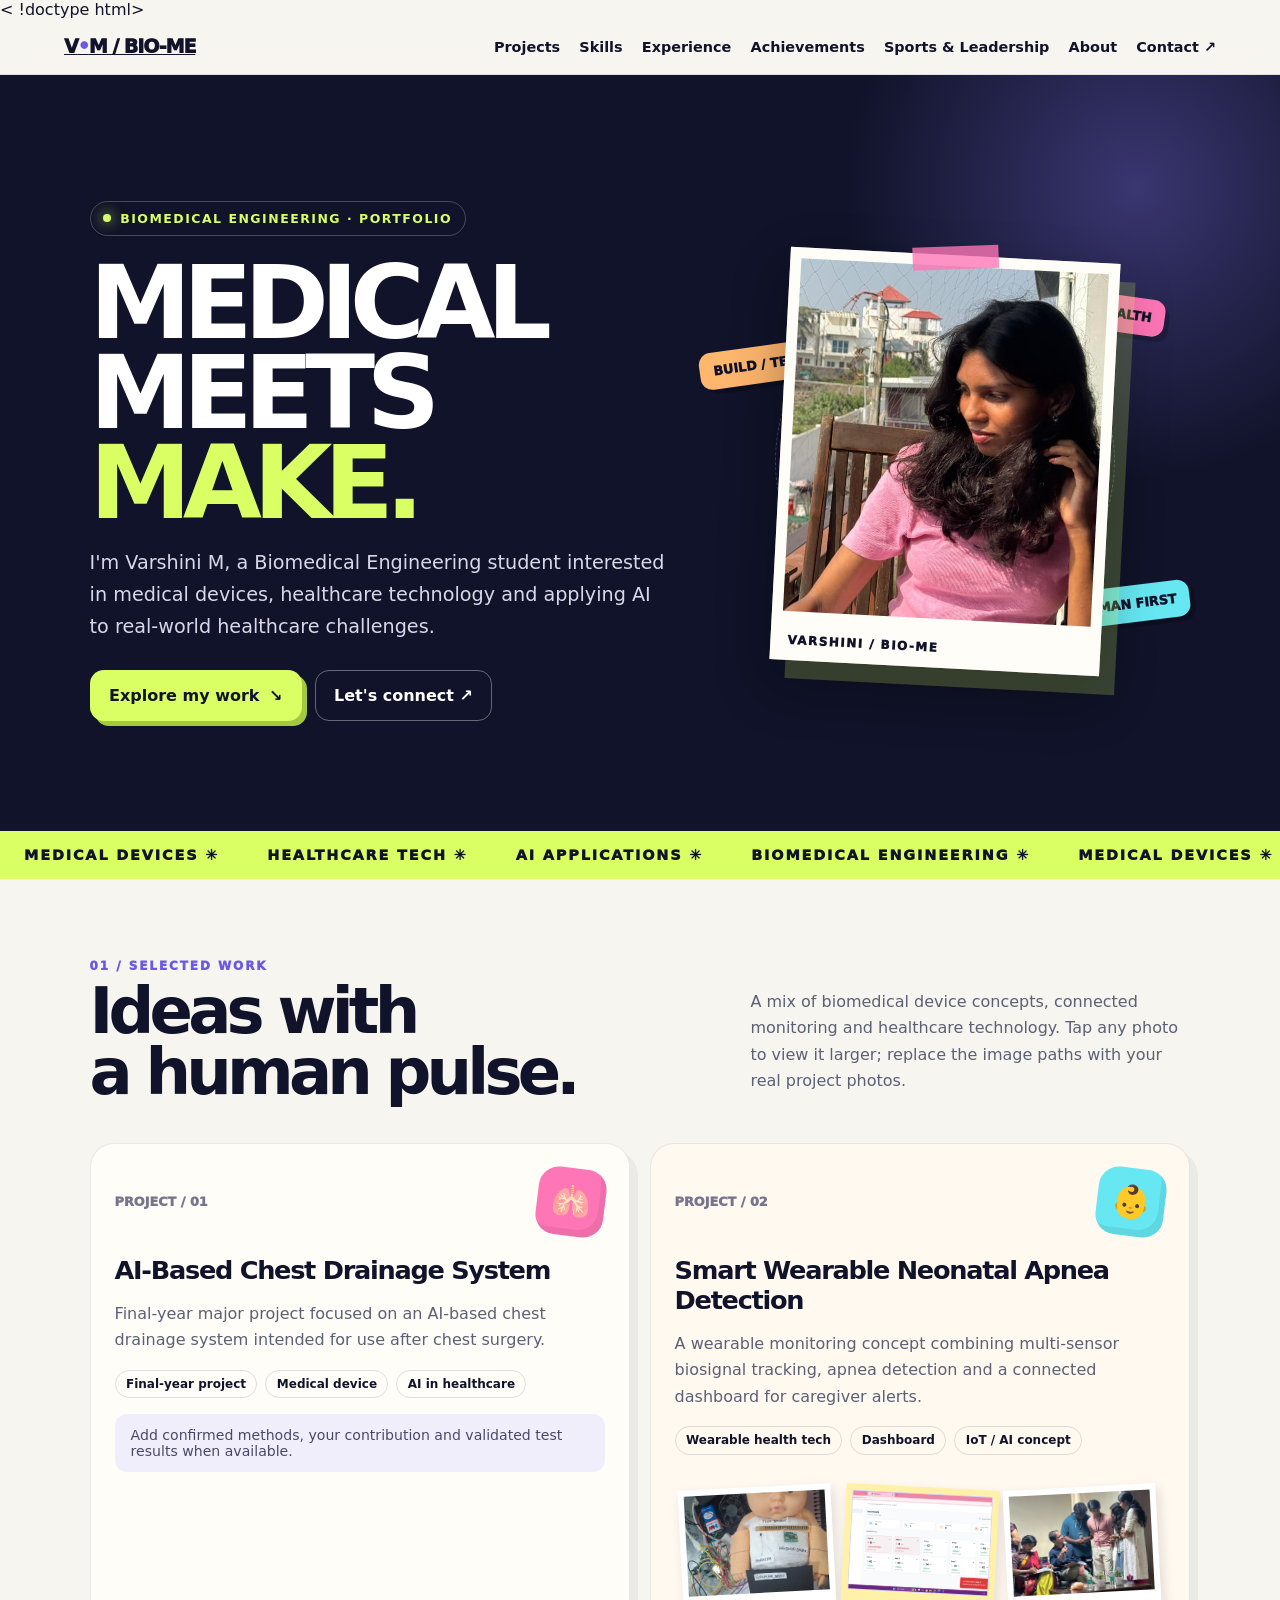
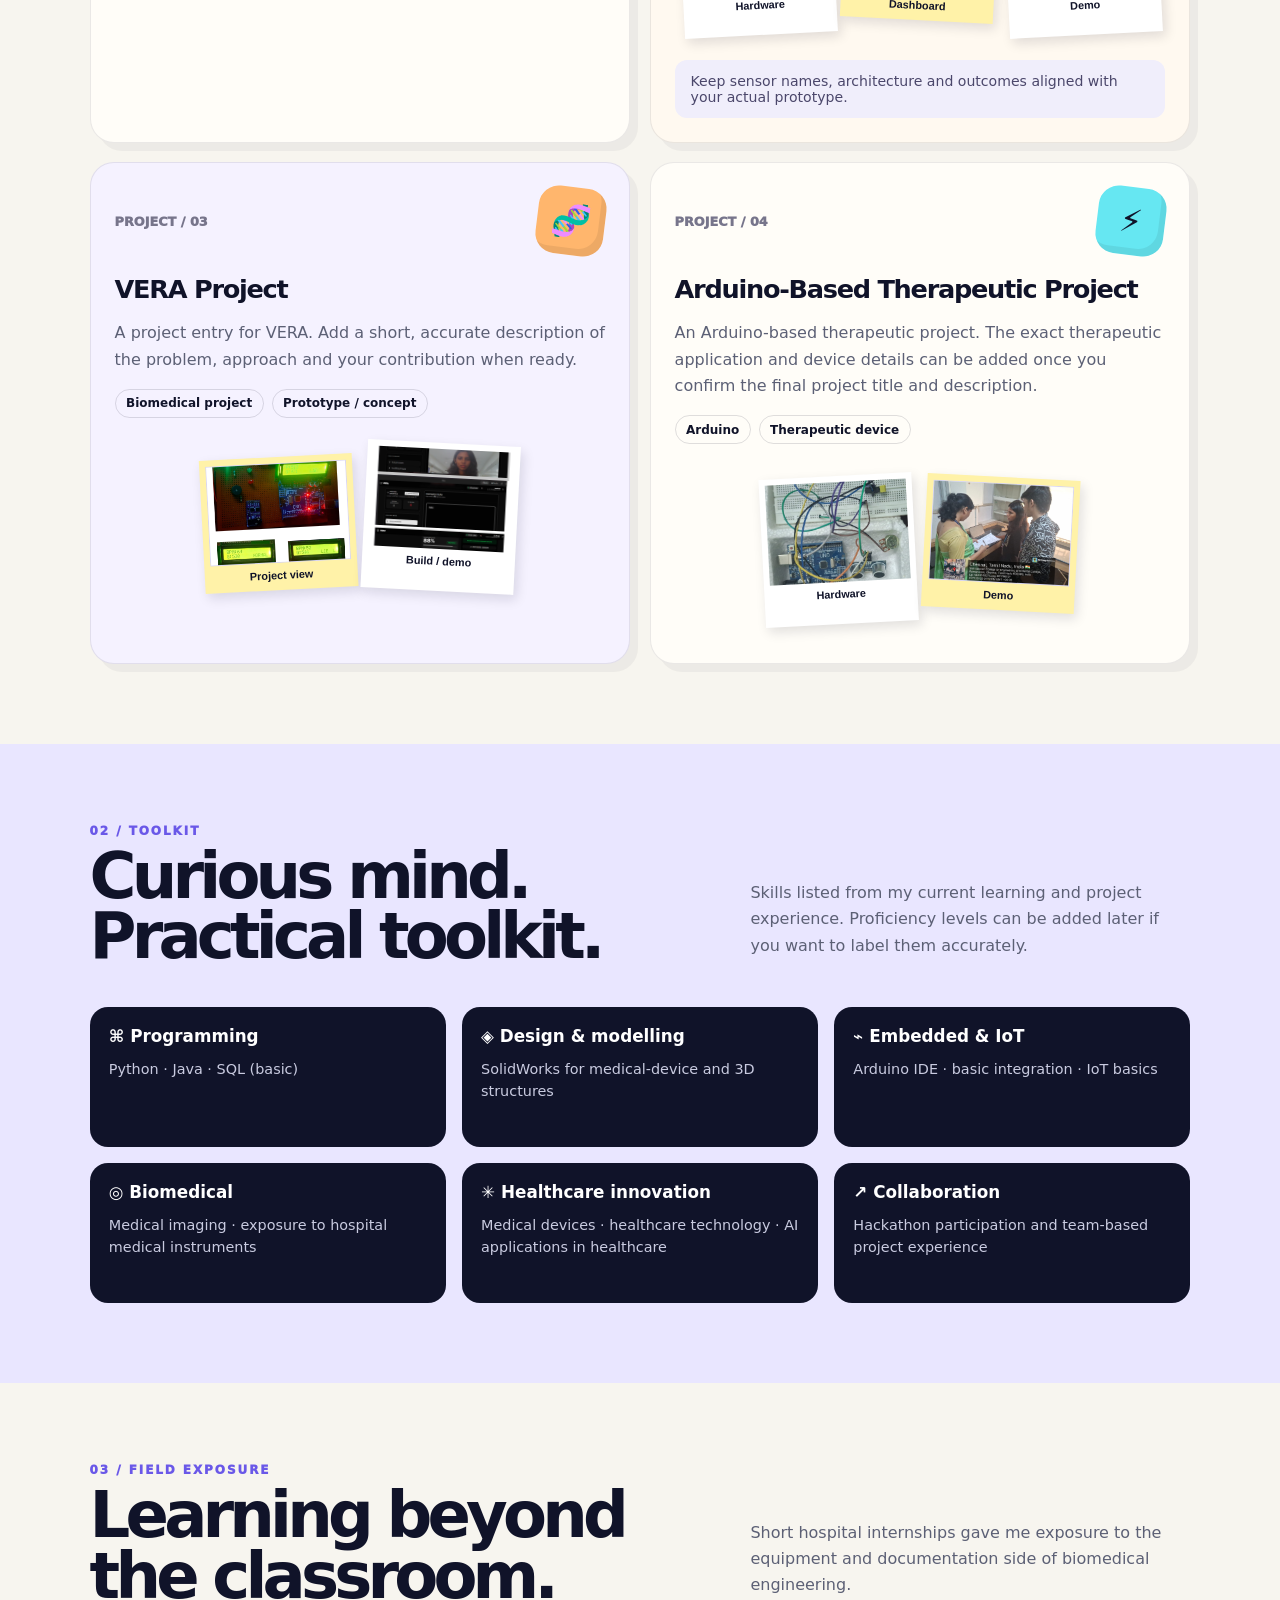
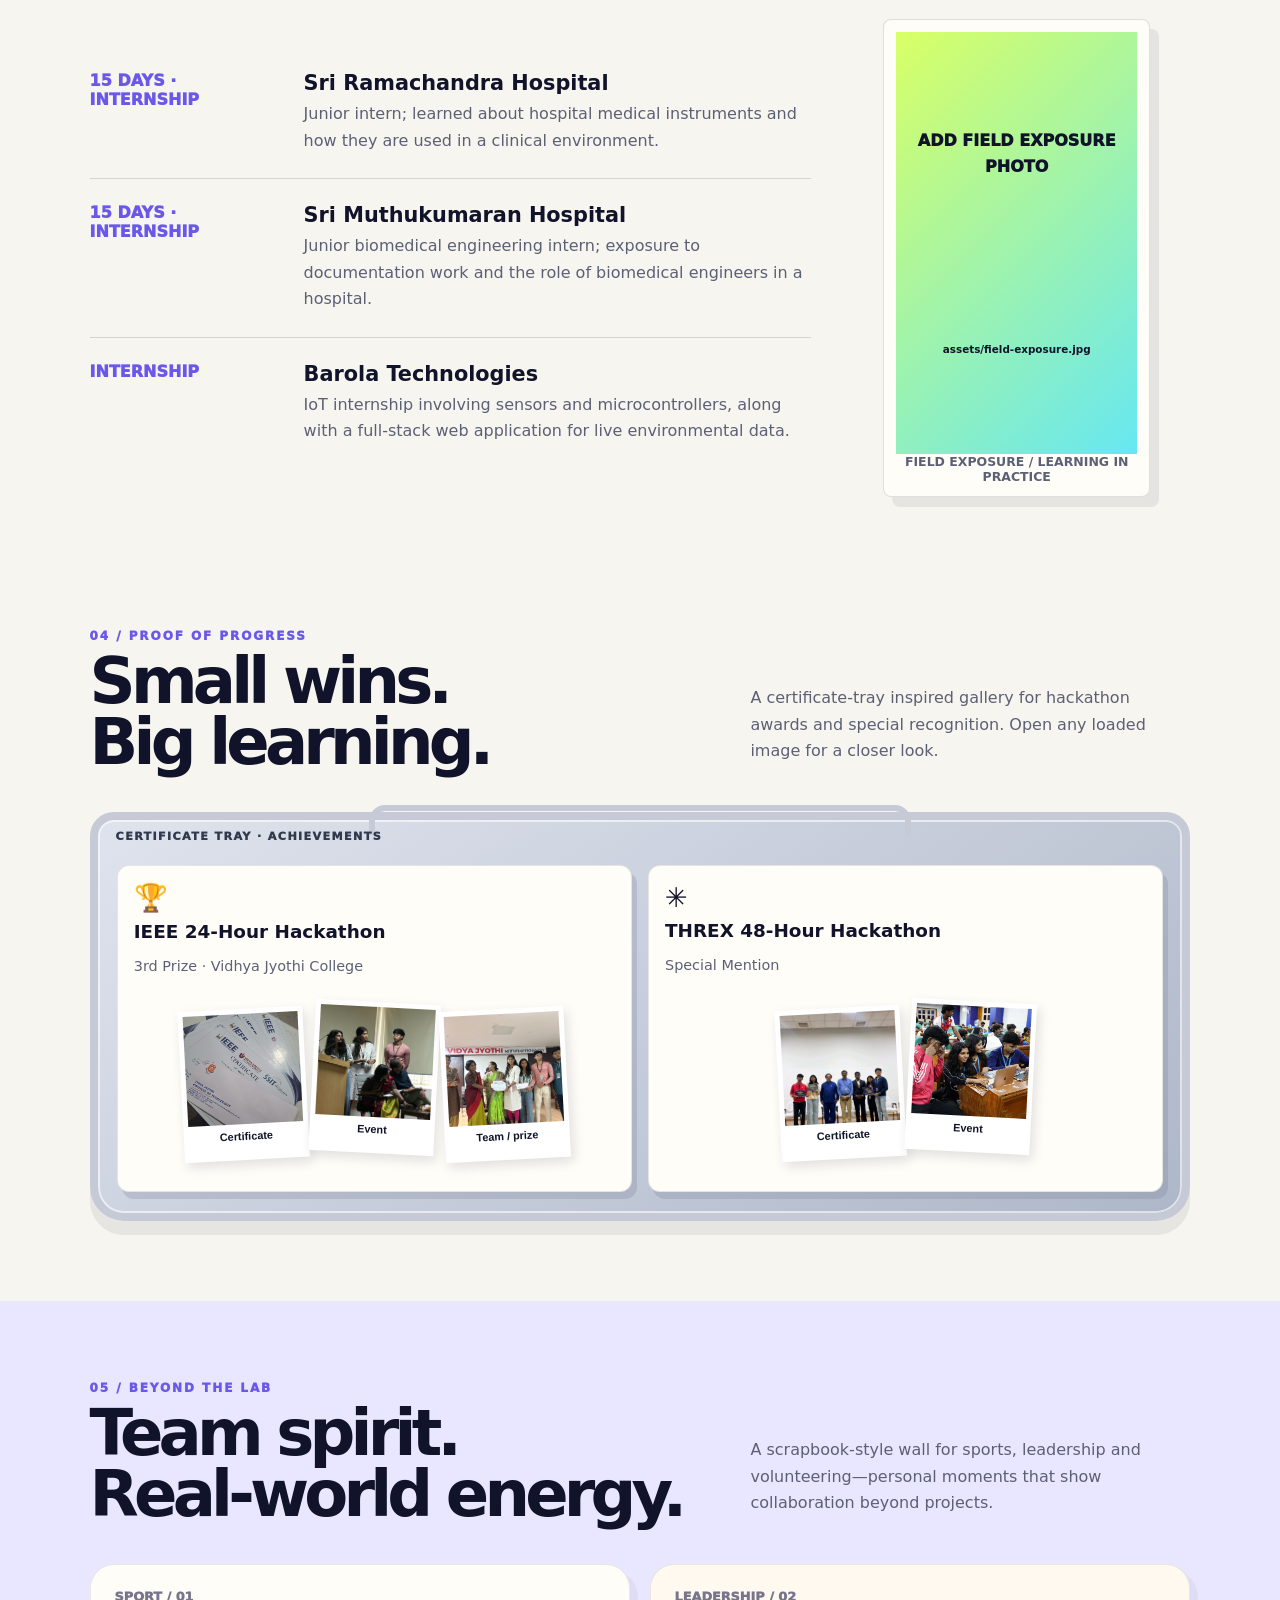
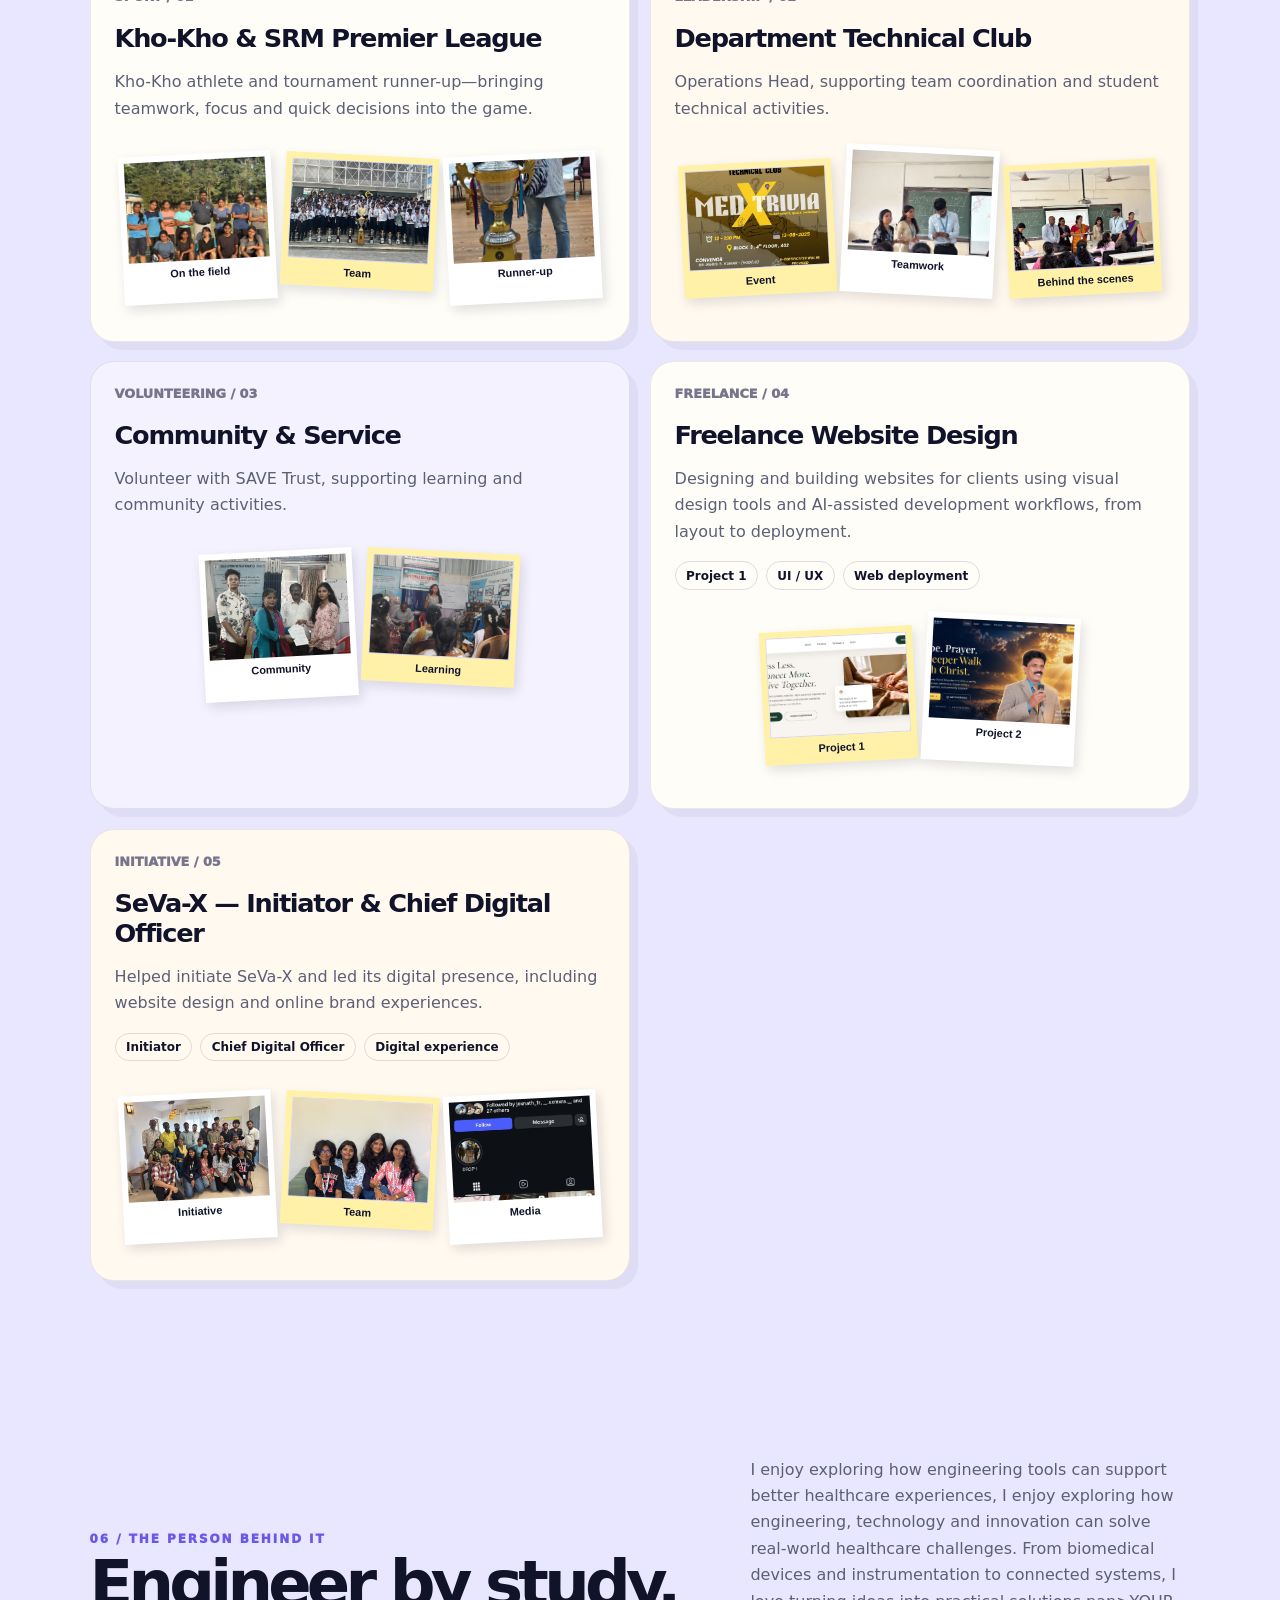
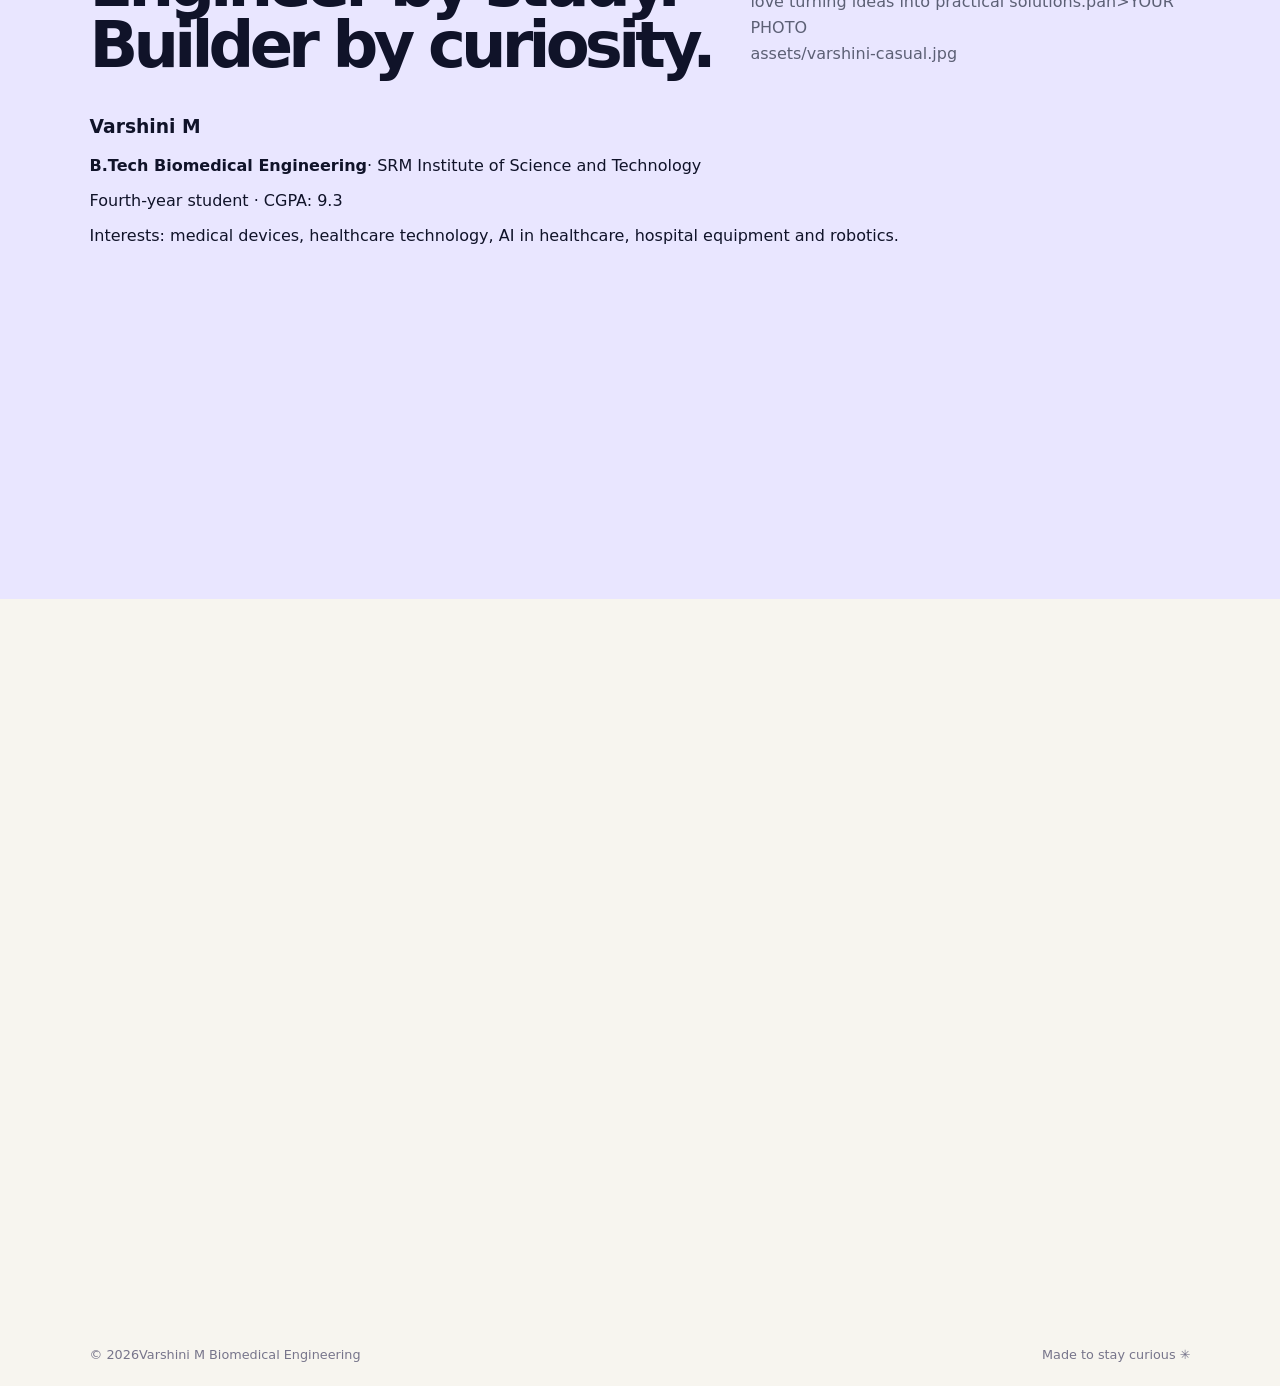
==== commit fb56a696: "Update index.html" ====
--- a/VARSHINI-potfolio-/index.html
+++ b/VARSHINI-potfolio-/index.html
@@ -20,13 +20,8 @@
 from layout to deployment.</p><div class="chips"><span class="chip">Project 1</span><span class="chip">UI / UX</span><span class="chip">Web deployment</span></div><div class="photo-gallery hybrid-gallery" aria-label="Freelance website design images"><button class="gallery-photo sticky-photo" data-full="assets/freelance-website-1.jpg" aria-label="View freelance website design image one"><img src="assets/freelance-website-1.jpg" alt="Freelance website design screenshot one" onerror="this.parentElement.classList.add('photo-missing')"><span>Project 1</span></button><button class="gallery-photo polaroid-photo" data-full="assets/freelance-website-2.jpg" aria-label="View freelance website design image two"><img src="assets/freelance-website-2.jpg" alt="Freelance website design screenshot two" onerror="this.parentElement.classList.add('photo-missing')"><span>Project 2</span></button></div></article><article class="card reveal scrapbook-card"><div class="number">INITIATIVE / 05</div><h3>SeVa-X — Initiator &amp;
 Chief Digital Officer</h3><p>Helped initiate SeVa-X and led its digital presence,
 including website design and online brand experiences.</p><div class="chips"><span class="chip">Initiator</span><span class="chip">Chief Digital Officer</span><span class="chip">Digital experience</span></div><div class="photo-gallery hybrid-gallery" aria-label="SeVa-X initiative images"><button class="gallery-photo polaroid-photo" data-full="assets/sevax-1.jpg" aria-label="View Seva Initiative image"><img src=" assets/sevax-1.jpg" alt=" SeVa-X website or digital presence" onerror=" this.parentElement.classList.add('photo-missing')"><span>Initiative</span></button><button class=" gallery-photo sticky-photo" data-full=" assets/sevax-2.jpg" aria-label=" View SeVa-X Team image"><img src=" assets/sevax-2.jpg" alt=" SeVa-X Team image" onerror=" this.parentElement.classList.add('photo-missing')"><span>Team</span></button><button class=" gallery-photo polaroid-photo" data-full=" assets/sevax-3.jpg" aria-label=" View SeVa-X media image"><img src=" assets/sevax-3.jpg" alt=" SeVa-X social media image" onerror=" this.parentElement.classList.add('photo-missing')"><span>Media</span></button></div></article></div></section><section class="section dark" id="about"><div class="section-head reveal"><div><div class="kicker">06 / The person behind it</div><h2>Engineer by study.<br>Builder by curiosity.</h2></div><p class="section-intro">I enjoy exploring how engineering tools can support better healthcare experiences,
-I enjoy exploring how engineering,
-echnology and innovation can solve real-world healthcare challenges. From biomedical devices and instrumentation to connected systems,
-I love turning ideas into practical solutions.pan>YOUR PHOTO<br>assets/varshini-casual.jpg</span></div><div><h3>Varshini M </h3><p><strong>B.Tech Biomedical Engineering</strong>· SRM Institute of Science and Technology</p><p>Fourth-year student · CGPA: 9.3</p><p>Interests: medical devices,
-healthcare technology,
-AI in healthcare,
-ospital equipment and robotics.</p></div></div><div class="grid" style="margin-top:1rem"><article class="card reveal"><div class="number">WHAT DRIVES ME</div><h3>Healthcare with purpose.</h3><p>I chose Biomedical Engineering because it brings together medicine and engineering. My goal is to keep learning and contribute to useful healthcare technology.</p></article><article class="card reveal"><div class="number">COMMUNICATION</div><h3>Languages</h3><p>English · Tamil · Telugu · German(Basic)</p><p class="note">Open to adding a short,
+I enjoy exploring how engineering, technology and innovation can solve real-world healthcare challenges. From biomedical devices and instrumentation to connected systems, I love turning ideas into practical solutions.pan>YOUR PHOTO<br>assets/varshini-casual.jpg</span></div><div><h3>Varshini M </h3><p><strong>B.Tech Biomedical Engineering</strong>· SRM Institute of Science and Technology</p><p>Fourth-year student · CGPA: 9.3</p><p>Interests: medical devices, healthcare technology, AI in healthcare, hospital equipment and robotics.</p></div></div><div class="grid" style="margin-top:1rem"><article class="card reveal"><div class="number">WHAT DRIVES ME</div><h3>Healthcare with purpose.</h3><p>I chose Biomedical Engineering because it brings together medicine and engineering. My goal is to keep learning and contribute to useful healthcare technology.</p></article><article class="card reveal"><div class="number">COMMUNICATION</div><h3>Languages</h3><p>English · Tamil · Telugu · German(Basic)</p><p class="note">Open to adding a short,
 recruiter-friendly introduction or career objective.</p></article></div></section><section class="section" id="contact"><div class="contact reveal"><div><div class="kicker" style="color:var(--lime)">07 / Say hello</div><h2>Let's build<br>what helps.</h2></div><div><p>Interested in paid internship and entry-level opportunities related to biomedical engineering, medical devices and healthcare technology. Open to relocation for the right opportunity.</p><p><strong>Email:</strong>varshini7013m@gmail.com<br><strong>Phone:</strong>9043757013<br><strong>LinkedIn:</strong> https://www.linkedin.com/in/varshini-murali-802a97323<br><strong>GitHub:</strong> https://github.com/VARSH-cloud
  <br><strong>Location:</strong>Chennai,
 India · Open to relocation</p><a class="btn primary" href="mailto:varshini7013m@gnmail.com"
-onclick="return confirm(' Replace the placeholder email in this portfolio before using this link. Continue?')">Email ↗</a><a class="btn secondary" href="#top">Back to top ↑</a></div></div></section></main><dialog id="lightbox" aria-label="Image viewer"><div class="lightbox-top"><strong>Portfolio gallery</strong><button id="closeLightbox" type="button">Close ✕</button></div><img id="lightboxImage" alt=""><p id="lightboxCaption"></p></dialog><footer><span>© <span id="year"></span>Varshini M Biomedical Engineering</span><span>Made to stay curious ✳</span></footer><script src="script.js" defer></script></body></html>+onclick="return confirm(' Replace the placeholder email in this portfolio before using this link. Continue?')">Email ↗</a><a class="btn secondary" href="#top">Back to top ↑</a></div></div></section></main><dialog id="lightbox" aria-label="Image viewer"><div class="lightbox-top"><strong>Portfolio gallery</strong><button id="closeLightbox" type="button">Close ✕</button></div><img id="lightboxImage" alt=""><p id="lightboxCaption"></p></dialog><footer><span>© <span id="year"></span>Varshini M Biomedical Engineering</span><span>Made to stay curious ✳</span></footer><script src="script.js" defer></script></body></html>
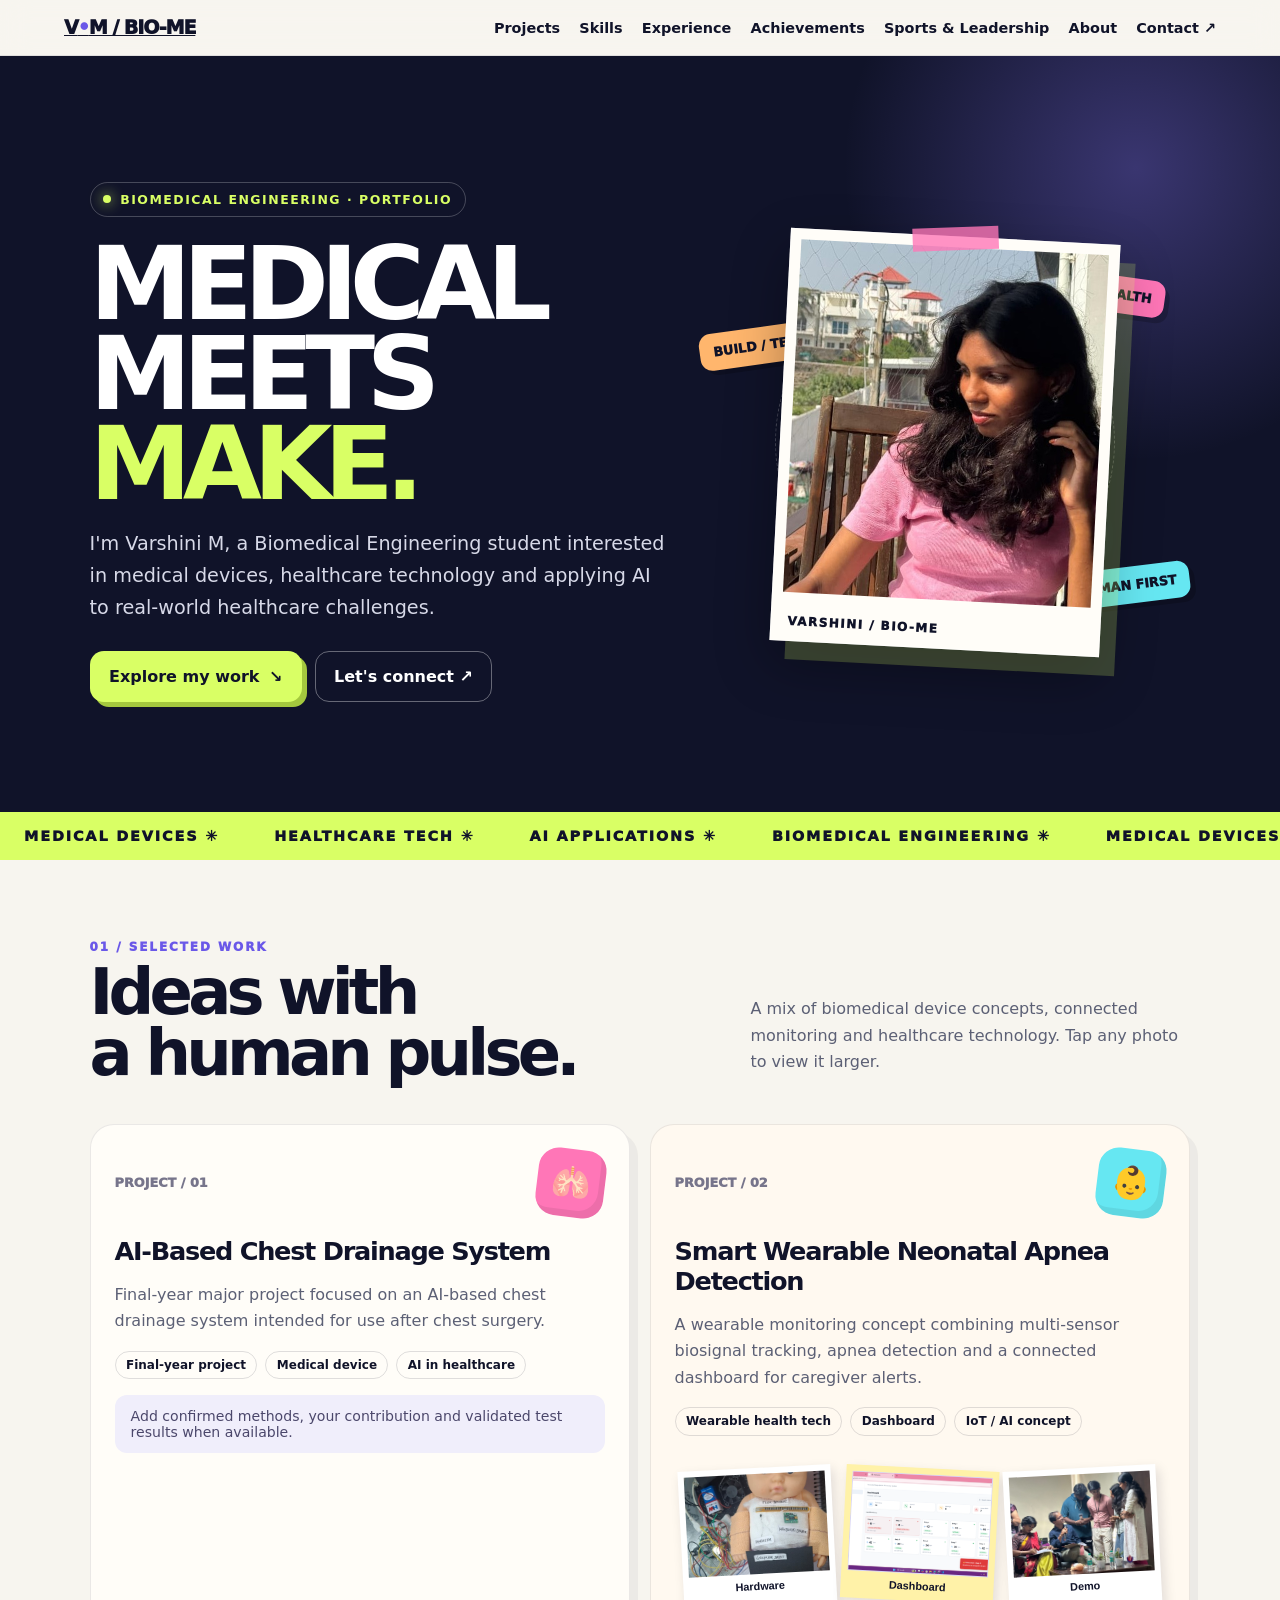
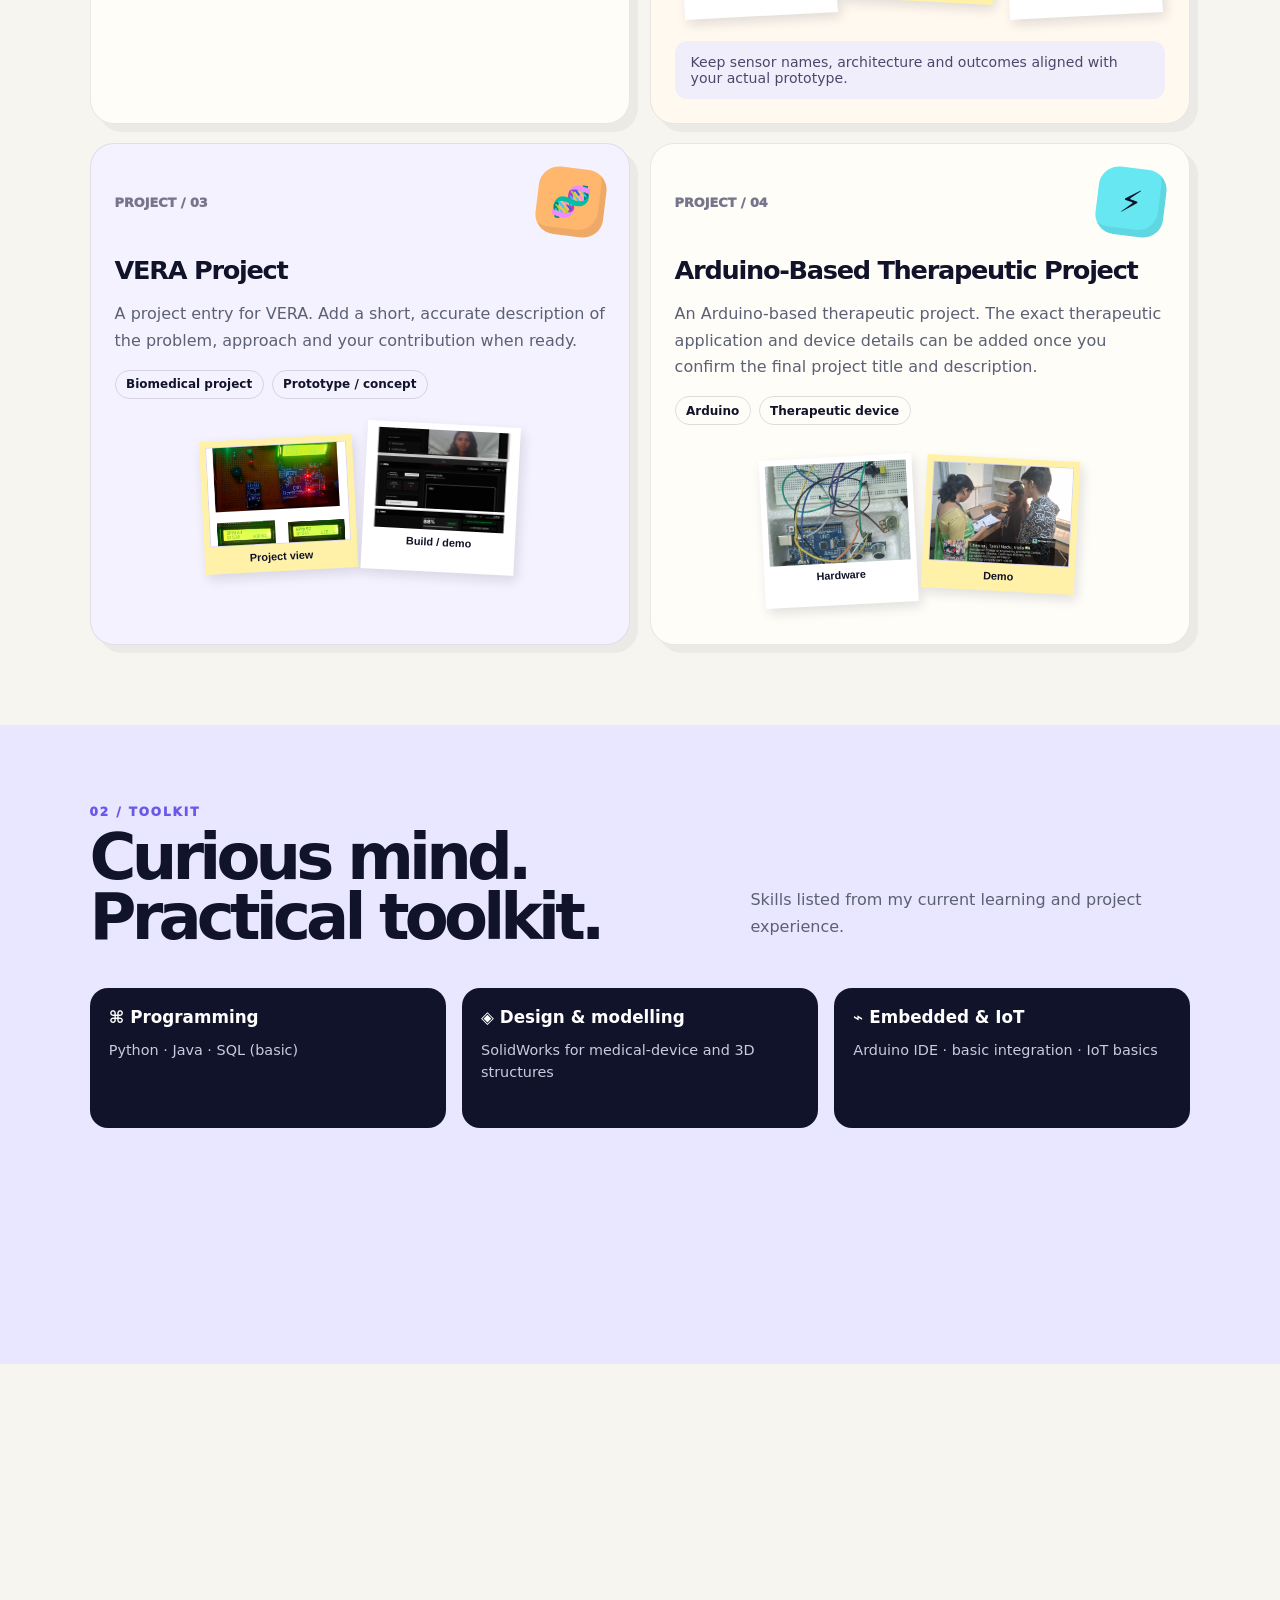
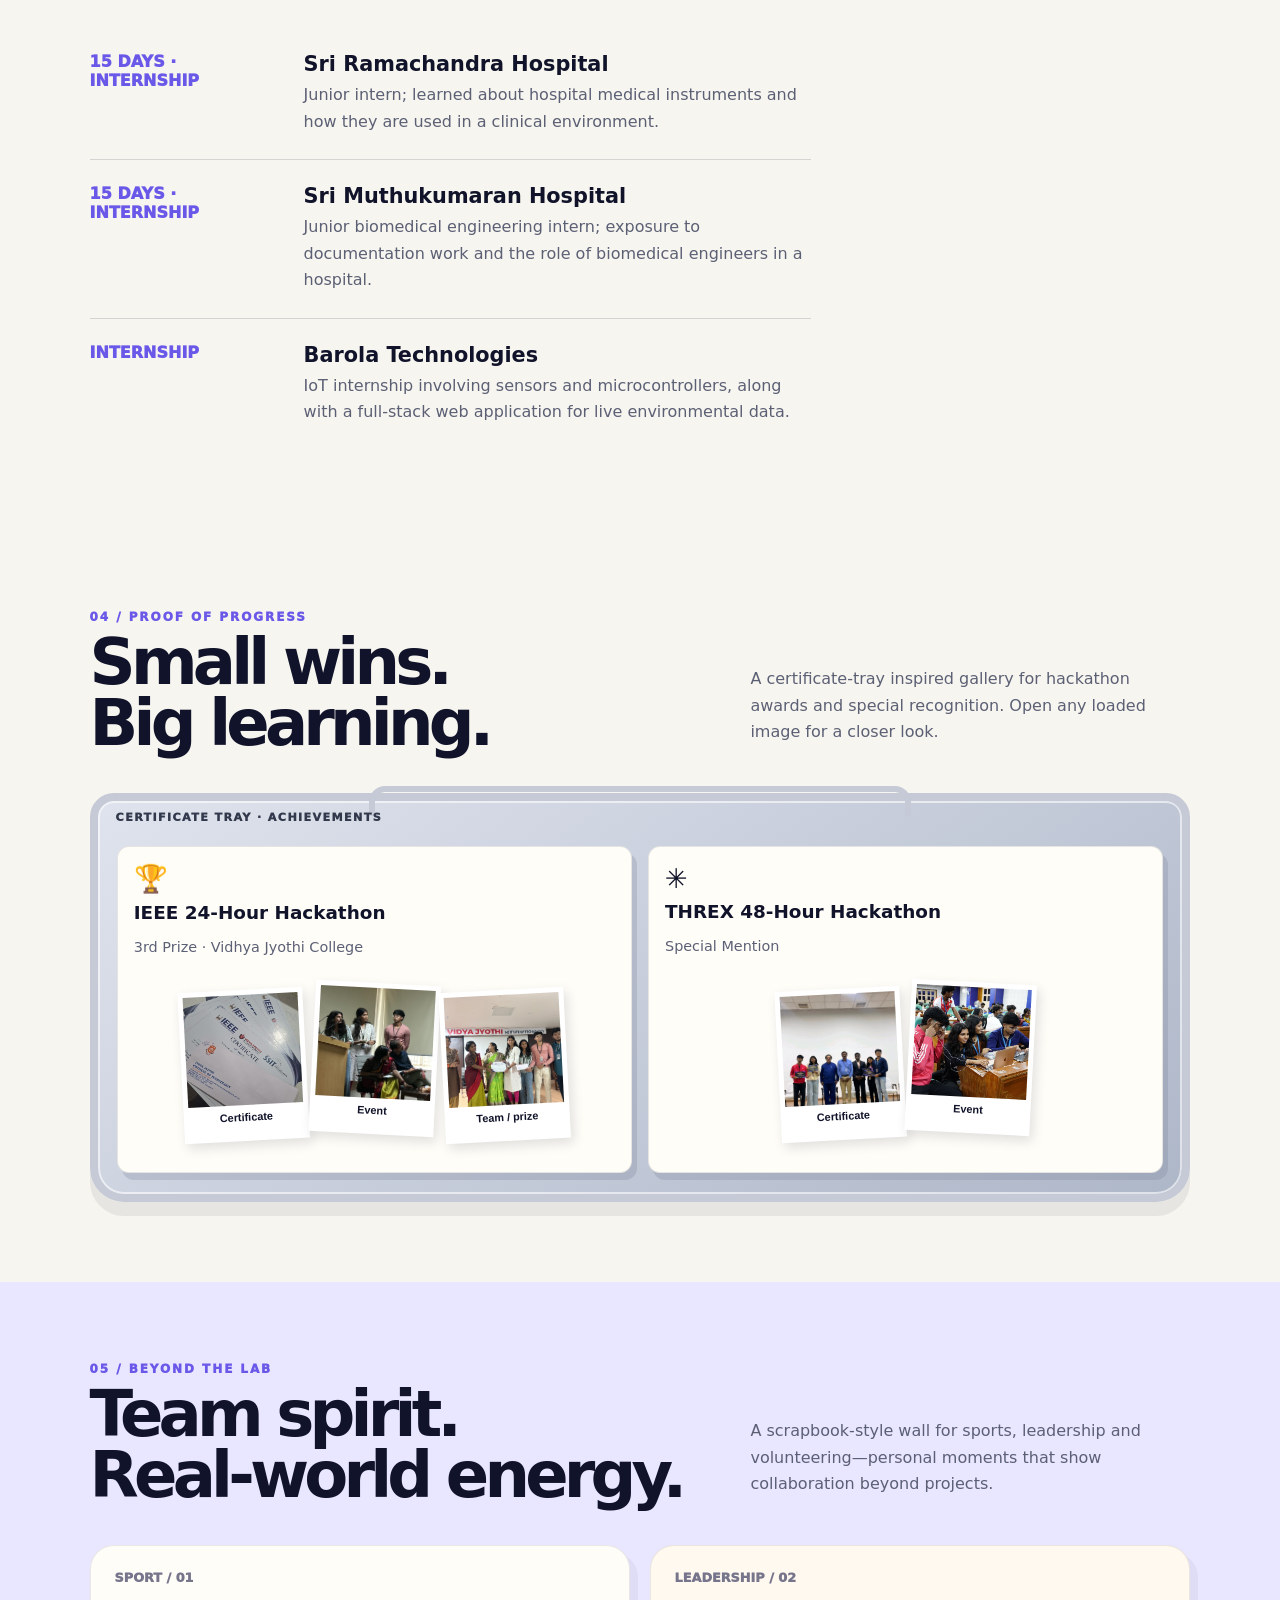
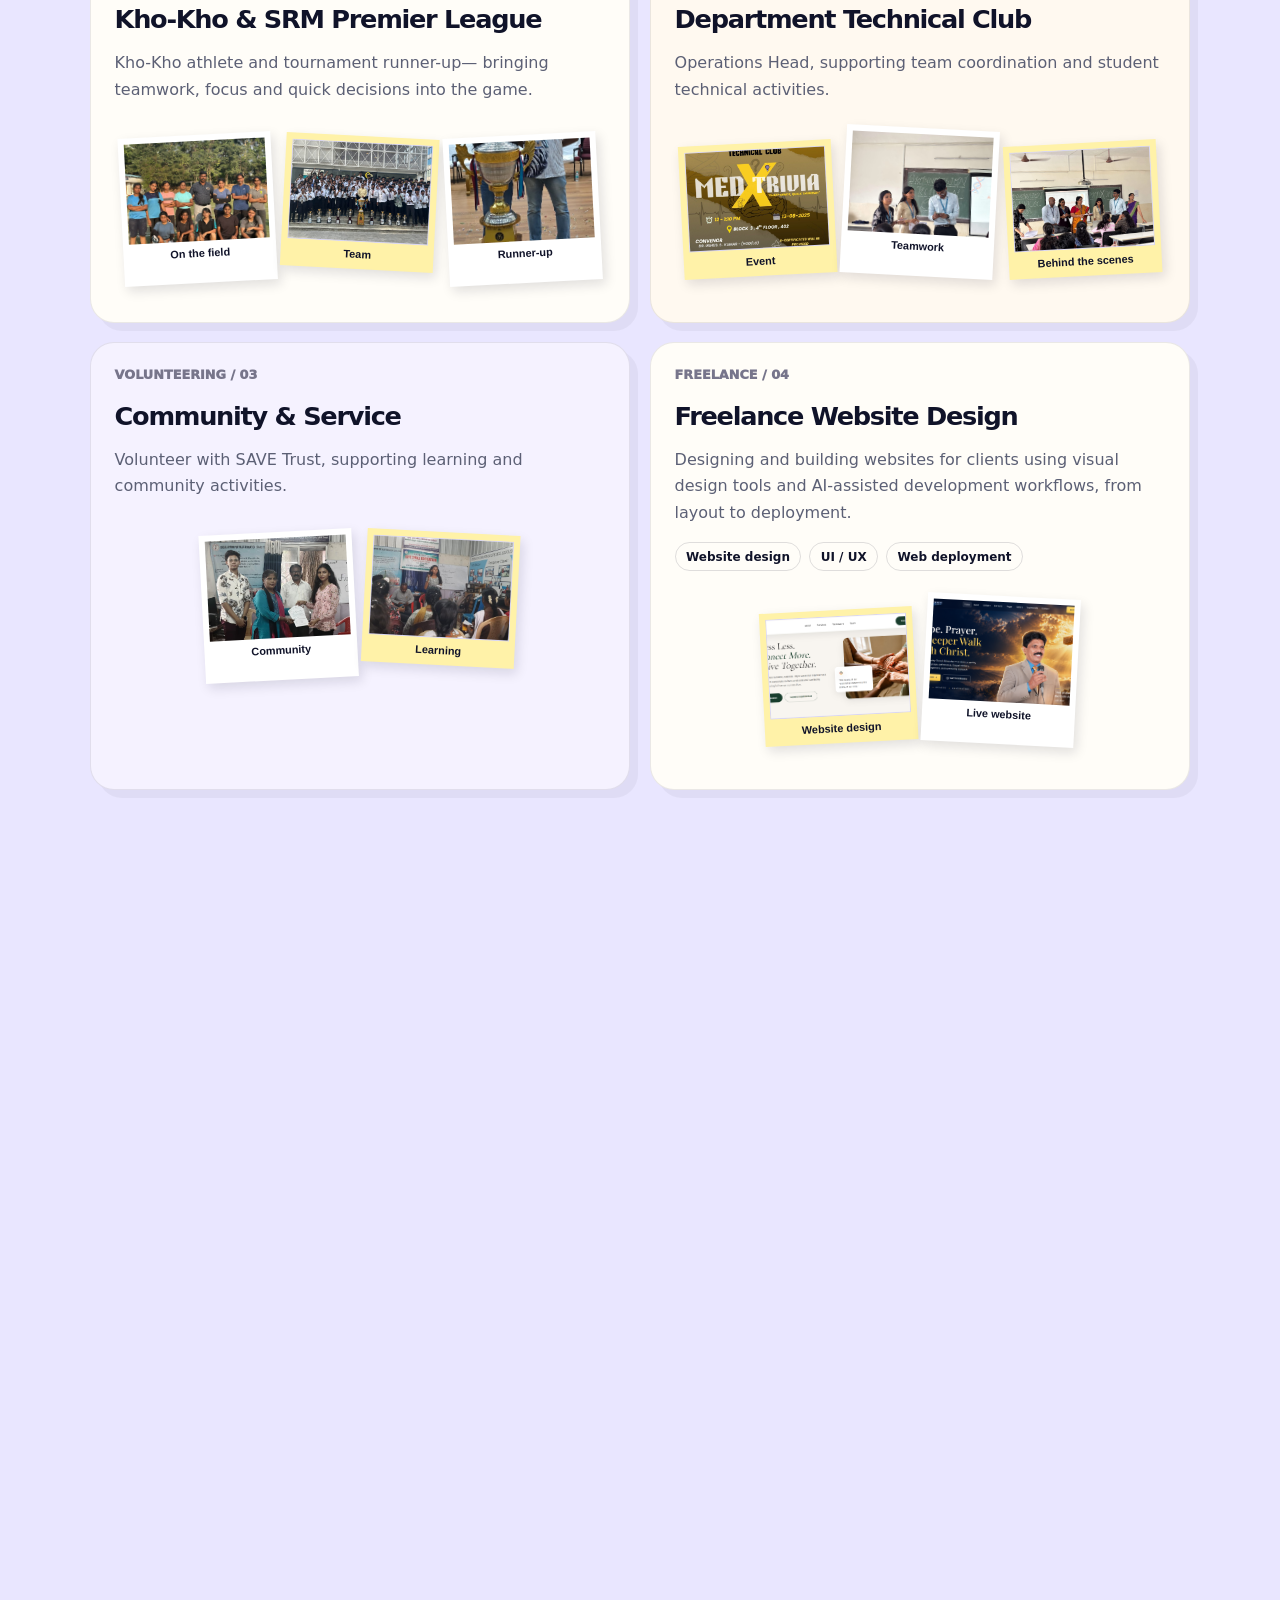
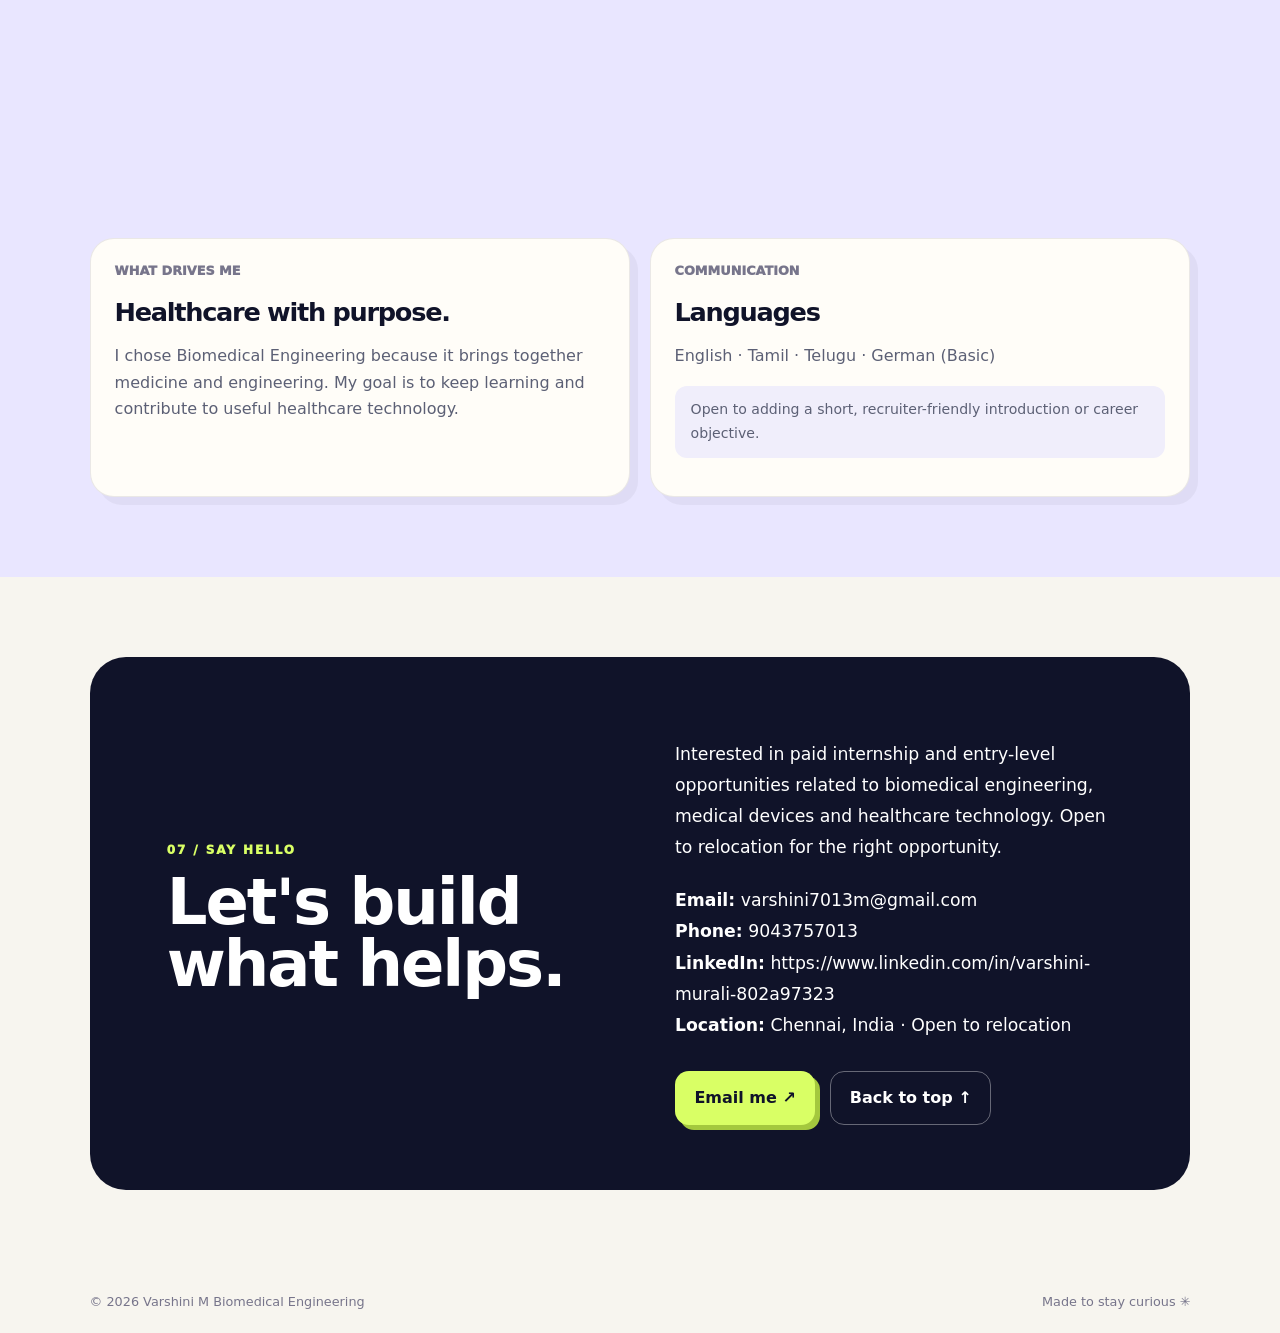
==== commit 6fe7cfc3: "Update print statement from 'Hello' to 'Goodbye'" ====
--- a/VARSHINI-potfolio-/index.html
+++ b/VARSHINI-potfolio-/index.html
@@ -1,27 +1,1083 @@
-< !doctype html><html lang="en"><head><meta charset="utf-8"><meta name="viewport" content="width=device-width, initial-scale=1"><meta name="theme-color" content="#101329"><title>Biomedical Engineering Portfolio | Varshini M</title><link rel="stylesheet" href="style.css"></head><body><a class="skip" href="#main">Skip to content</a><nav><a class="brand" href="#top" aria-label="Portfolio home">V<span>•</span>M / BIO-ME</a><button class="menu" id="menuBtn" aria-expanded="false" aria-controls="navlinks">Menu ☰</button><div class="navlinks" id="navlinks"><a href="#projects">Projects</a><a href="#skills">Skills</a><a href="#experience">Experience</a><a href="#achievements">Achievements</a><a href="#life">Sports & Leadership</a><a href="#about">About</a><a href="#contact">Contact ↗</a></div></nav><main id="main"><section class="hero" id="top"><div class="hero-copy"><div class="eyebrow"><span class="pip"></span>Biomedical Engineering · Portfolio</div><h1>MEDICAL<br>MEETS <em>MAKE.</em></h1><p>I'm Varshini M, a Biomedical Engineering student interested in medical devices, healthcare technology and applying AI to real-world healthcare challenges.</p>
- <div class="ctas"><a class="btn primary" href="#projects">Explore my work <span>↘</span></a><a class="btn secondary" href="#contact">Let's connect ↗</a></div>
- </div><div class="visual hero-visual" id="heroVisual" aria-label="Casual portrait and floating medical syringe illustration"><div class="orbit"></div><div class="portrait-stack"><div class="portrait-tape"></div><img class="hero-portrait" src="assets/varshini-casual.jpg" alt="Varshini, Biomedical Engineering student" onerror="this.style.display='none';this.nextElementSibling.style.display='grid'" /><div class="portrait-placeholder" aria-hidden="true">YOUR CASUAL<br>PHOTO HERE<br><small>assets/varshini-casual.jpg</small></div><span class="portrait-caption">VARSHINI / BIO-ME</span></div><div class="float-tag tag-a">AI+HEALTH</div><div class="float-tag tag-b">HUMAN FIRST</div><div class="float-tag tag-c">BUILD / TEST / LEARN</div><svg class="cursor-syringe" id="cursorSyringe" viewBox="0 0 180 54" role="img" aria-label="Decorative syringe following the cursor"><g transform="translate(7 7) rotate(-12 80 20)" stroke="#101329" stroke-width="2.5" stroke-linejoin="round"><path d="M18 18 L38 18 L38 30 L18 30 Z" fill="#f7f5ef" /><path d="M38 15 L105 15 L105 33 L38 33 Z" fill="#d9ff65" /><path d="M47 15 V33 M58 15 V33 M69 15 V33 M80 15 V33 M91 15 V33" stroke="#6a58e8" stroke-width="1.5" /><path d="M105 19 L145 19 L145 29 L105 29 Z" fill="#fffdf8" /><path d="M145 24 L169 24" stroke="#66e7f2" stroke-width="2" /><path d="M18 13 V35 M9 13 H27 M9 35 H27" fill="none" /><path d="M4 24 H18" fill="none" /></g></svg></div></section><div class="marquee" aria-hidden="true"><div class="marquee-track"><span>MEDICAL DEVICES ✳</span><span>HEALTHCARE TECH ✳</span><span>AI APPLICATIONS ✳</span><span>BIOMEDICAL ENGINEERING ✳</span><span>MEDICAL DEVICES ✳</span><span>HEALTHCARE TECH ✳</span><span>AI APPLICATIONS ✳</span><span>BIOMEDICAL ENGINEERING ✳</span></div></div><section class="section" id="projects"><div class="section-head reveal"><div><div class="kicker">01 / Selected work</div><h2>Ideas with<br>a human pulse.</h2></div><p class="section-intro">A mix of biomedical device concepts,
-connected monitoring and healthcare technology. Tap any photo to view it larger;
-replace the image paths with your real project photos.</p></div><div class="grid project-grid"><article class="card reveal scrapbook-card"><div class="card-top"><span class="number">PROJECT / 01</span><div class="sticker pink">🫁</div></div><h3>AI-Based Chest Drainage System</h3><p>Final-year major project focused on an AI-based chest drainage system intended for use after chest surgery.</p><div class="chips"><span class="chip">Final-year project</span><span class="chip">Medical device</span><span class="chip">AI in healthcare</span></div><div class="note">Add confirmed methods,
-your contribution and validated test results when available.</div></article><article class="card reveal scrapbook-card"><div class="card-top"><span class="number">PROJECT / 02</span><div class="sticker cyan">👶</div></div><h3>Smart Wearable Neonatal Apnea Detection</h3><p>A wearable monitoring concept combining multi-sensor biosignal tracking,
-apnea detection and a connected dashboard for caregiver alerts.</p><div class="chips"><span class="chip">Wearable health tech</span><span class="chip">Dashboard</span><span class="chip">IoT / AI concept</span></div><div class="photo-gallery hybrid-gallery" aria-label="Neonatal wearable project photos"><button class="gallery-photo polaroid-photo" data-full="assets/neonatal-1.jpg" aria-label="View neonatal wearable hardware photo"><img src="assets/neonatal-1.jpg" alt="Neonatal wearable prototype hardware" onerror="this.parentElement.classList.add('photo-missing')"><span>Hardware</span></button><button class="gallery-photo sticky-photo" data-full="assets/neonatal-2.jpg" aria-label="View neonatal dashboard screenshot"><img src="assets/neonatal-2.jpg" alt="Neonatal monitoring dashboard screenshot" onerror="this.parentElement.classList.add('photo-missing')"><span>Dashboard</span></button><button class="gallery-photo polaroid-photo" data-full="assets/neonatal-3.jpg" aria-label="View neonatal project demonstration photo"><img src="assets/neonatal-3.jpg" alt="Neonatal wearable project demo" onerror="this.parentElement.classList.add('photo-missing')"><span>Demo</span></button></div><div class="note">Keep sensor names,
-architecture and outcomes aligned with your actual prototype.</div></article><article class="card reveal scrapbook-card"><div class="card-top"><span class="number">PROJECT / 03</span><div class="sticker orange">🧬</div></div><h3>VERA Project</h3><p>A project entry for VERA. Add a short,
-accurate description of the problem,
-approach and your contribution when ready.</p><div class="chips"><span class="chip">Biomedical project</span><span class="chip">Prototype / concept</span></div><div class="photo-gallery hybrid-gallery" aria-label="VERA project photos"><button class="gallery-photo sticky-photo" data-full="assets/vera-1.jpg" aria-label="View VERA project photo one"><img src="assets/vera-1.jpg" alt="VERA project photo one" onerror="this.parentElement.classList.add('photo-missing')"><span>Project view</span></button><button class="gallery-photo polaroid-photo" data-full="assets/vera-2.jpg" aria-label="View VERA project photo two"><img src="assets/vera-2.jpg" alt="VERA project photo two" onerror="this.parentElement.classList.add('photo-missing')"><span>Build / demo</span></button></div></article><article class="card reveal scrapbook-card"><div class="card-top"><span class="number">PROJECT / 04</span><div class="sticker cyan">⚡</div></div><h3>Arduino-Based Therapeutic Project</h3><p>An Arduino-based therapeutic project. The exact therapeutic application and device details can be added once you confirm the final project title and description.</p><div class="chips"><span class="chip">Arduino</span><span class="chip">Therapeutic device</span></div><div class="photo-gallery hybrid-gallery" aria-label="Arduino therapeutic project photos"><button class="gallery-photo polaroid-photo" data-full="assets/arduino-therapeutic-1.jpg" aria-label="View Arduino therapeutic project photo one"><img src="assets/arduino-therapeutic-1.jpg" alt="Arduino-based therapeutic project hardware" onerror="this.parentElement.classList.add('photo-missing')"><span>Hardware</span></button><button class="gallery-photo sticky-photo" data-full="assets/arduino-therapeutic-2.jpg" aria-label="View Arduino therapeutic project photo two"><img src="assets/arduino-therapeutic-2.jpg" alt="Arduino-based therapeutic project demo" onerror="this.parentElement.classList.add('photo-missing')"><span>Demo</span></button></div></article></div></section><section class="section dark" id="skills"><div class="section-head reveal"><div><div class="kicker">02 / Toolkit</div><h2>Curious mind.<br>Practical toolkit.</h2></div><p class="section-intro">Skills listed from my current learning and project experience. Proficiency levels can be added later if you want to label them accurately.</p></div><div class="skills"><div class="skill reveal"><strong>⌘ Programming</strong><p>Python · Java · SQL (basic)</p></div><div class="skill reveal"><strong>◈ Design & modelling</strong><p>SolidWorks for medical-device and 3D structures</p></div><div class="skill reveal"><strong>⌁ Embedded & IoT</strong><p>Arduino IDE · basic integration · IoT basics</p></div><div class="skill reveal"><strong>◎ Biomedical</strong><p>Medical imaging · exposure to hospital medical instruments</p></div><div class="skill reveal"><strong>✳ Healthcare innovation</strong><p>Medical devices · healthcare technology · AI applications in healthcare</p></div><div class="skill reveal"><strong>↗ Collaboration</strong><p>Hackathon participation and team-based project experience</p></div></div></section><section class="section" id="experience"><div class="section-head reveal"><div><div class="kicker">03 / Field exposure</div><h2>Learning beyond<br>the classroom.</h2></div><p class="section-intro">Short hospital internships gave me exposure to the equipment and documentation side of biomedical engineering.</p></div><div class="experience-layout"><div class="reveal"><div class="timeline"><div class="label">15 DAYS · INTERNSHIP</div><div><h3>Sri Ramachandra Hospital</h3><p>Junior intern;
-learned about hospital medical instruments and how they are used in a clinical environment.</p></div></div><div class="timeline"><div class="label">15 DAYS · INTERNSHIP</div><div><h3>Sri Muthukumaran Hospital</h3><p>Junior biomedical engineering intern;
-exposure to documentation work and the role of biomedical engineers in a hospital.</p></div></div><div class="timeline"><div class="label">INTERNSHIP</div><div><h3>Barola Technologies</h3><p>IoT internship involving sensors and microcontrollers,
-along with a full-stack web application for live environmental data.</p></div></div></div><figure class="experience-photo-frame reveal"><img src="assets/field-exposure.jpg" alt="Biomedical engineering field exposure photo" onerror="this.style.display='none';this.nextElementSibling.style.display='grid'"><div class="portrait-placeholder" style="display:none;min-height:260px;text-align:center;padding:1rem;place-items:center">ADD FIELD EXPOSURE PHOTO<br><small>assets/field-exposure.jpg</small></div><figcaption>FIELD EXPOSURE / LEARNING IN PRACTICE</figcaption></figure></div></section><section class="section" id="achievements"><div class="section-head reveal"><div><div class="kicker">04 / Proof of progress</div><h2>Small wins.<br>Big learning.</h2></div><p class="section-intro">A certificate-tray inspired gallery for hackathon awards and special recognition. Open any loaded image for a closer look.</p></div><div class="certificate-tray reveal"><div class="tray-label">CERTIFICATE TRAY · ACHIEVEMENTS</div><div class="grid award-grid"><article class="award-card"><div class="award-mark">🏆</div><h3>IEEE 24-Hour Hackathon</h3><p>3rd Prize · Vidhya Jyothi College</p><div class="photo-gallery certificate-gallery"><button class="gallery-photo cert-photo" data-full="assets/award-ieee-1.jpg" aria-label="View IEEE hackathon certificate"><img src="assets/award-ieee-1.jpg" alt="IEEE hackathon certificate" onerror="this.parentElement.classList.add('photo-missing')"><span>Certificate</span></button><button class="gallery-photo cert-photo" data-full="assets/award-ieee-2.jpg" aria-label="View IEEE hackathon event photo"><img src="assets/award-ieee-2.jpg" alt="IEEE hackathon event or team photo" onerror="this.parentElement.classList.add('photo-missing')"><span>Event</span></button><button class="gallery-photo cert-photo" data-full="assets/award-ieee-3.jpg" aria-label="View IEEE hackathon prize photo"><img src="assets/award-ieee-3.jpg" alt="IEEE hackathon prize or team photo" onerror="this.parentElement.classList.add('photo-missing')"><span>Team / prize</span></button></div></article><article class="award-card"><div class="award-mark">✳</div><h3>THREX 48-Hour Hackathon</h3><p>Special Mention</p><div class="photo-gallery certificate-gallery"><button class="gallery-photo cert-photo" data-full="assets/award-threx-1.jpg" aria-label="View THREX certificate"><img src="assets/award-threx-1.jpg" alt="THREX hackathon certificate" onerror="this.parentElement.classList.add('photo-missing')"><span>Certificate</span></button><button class="gallery-photo cert-photo" data-full="assets/award-threx-2.jpg" aria-label="View THREX event photo"><img src="assets/award-threx-2.jpg" alt="THREX hackathon event photo" onerror="this.parentElement.classList.add('photo-missing')"><span>Event</span></button></div></article></div></div></section><section class="section dark" id="life"><div class="section-head reveal"><div><div class="kicker">05 / Beyond the lab</div><h2>Team spirit.<br>Real-world energy.</h2></div><p class="section-intro">A scrapbook-style wall for sports,
-leadership and volunteering—personal moments that show collaboration beyond projects.</p></div><div class="grid life-grid"><article class="card reveal scrapbook-card"><div class="number">SPORT / 01</div><h3>Kho-Kho &amp;
-SRM Premier League</h3><p>Kho-Kho athlete and tournament runner-up—bringing teamwork,
-focus and quick decisions into the game.</p><div class="photo-gallery hybrid-gallery"><button class="gallery-photo polaroid-photo" data-full="assets/sports-kho-kho-1.jpg" aria-label="View Kho-Kho sports photo"><img src="assets/sports-kho-kho-1.jpg" alt="Kho-Kho sports photo" onerror="this.parentElement.classList.add('photo-missing')"><span>On the field</span></button><button class="gallery-photo sticky-photo" data-full="assets/sports-kho-kho-2.jpg" aria-label="View SRM Premier League photo"><img src="assets/sports-kho-kho-2.jpg" alt="SRM Premier League Kho-Kho team photo" onerror="this.parentElement.classList.add('photo-missing')"><span>Team</span></button><button class="gallery-photo polaroid-photo" data-full="assets/sports-kho-kho-3.jpg" aria-label="View sports award photo"><img src="assets/sports-kho-kho-3.jpg" alt="Sports medal or tournament moment" onerror="this.parentElement.classList.add('photo-missing')"><span>Runner-up</span></button></div></article><article class="card reveal scrapbook-card"><div class="number">LEADERSHIP / 02</div><h3>Department Technical Club</h3><p>Operations Head,
-supporting team coordination and student technical activities.</p><div class="photo-gallery hybrid-gallery"><button class="gallery-photo sticky-photo" data-full="assets/leadership-club-1.jpg" aria-label="View technical club event photo"><img src="assets/leadership-club-1.jpg" alt="Department technical club event" onerror="this.parentElement.classList.add('photo-missing')"><span>Event</span></button><button class="gallery-photo polaroid-photo" data-full="assets/leadership-club-2.jpg" aria-label="View technical club team photo"><img src="assets/leadership-club-2.jpg" alt="Technical club team photo" onerror="this.parentElement.classList.add('photo-missing')"><span>Teamwork</span></button><button class="gallery-photo sticky-photo" data-full="assets/leadership-club-3.jpg" aria-label="View club activity photo"><img src="assets/leadership-club-3.jpg" alt="Technical club activity or event setup" onerror="this.parentElement.classList.add('photo-missing')"><span>Behind the scenes</span></button></div></article><article class="card reveal scrapbook-card"><div class="number">VOLUNTEERING / 03</div><h3>Community &amp;
-Service</h3><p>Volunteer with SAVE Trust,
-supporting learning and community activities.</p><div class="photo-gallery hybrid-gallery"><button class="gallery-photo polaroid-photo" data-full="assets/volunteer-1.jpg" aria-label="View volunteering activity photo"><img src="assets/volunteer-1.jpg" alt="Community volunteering activity" onerror="this.parentElement.classList.add('photo-missing')"><span>Community</span></button><button class="gallery-photo sticky-photo" data-full="assets/volunteer-2.jpg" aria-label="View volunteering project photo"><img src="assets/volunteer-2.jpg" alt="Volunteering or teaching activity" onerror="this.parentElement.classList.add('photo-missing')"><span>Learning</span></button></div></article><article class="card reveal scrapbook-card"><div class="number">FREELANCE / 04</div><h3>Freelance Website Design</h3><p>Designing and building websites for clients using visual design tools and AI-assisted development workflows,
-from layout to deployment.</p><div class="chips"><span class="chip">Project 1</span><span class="chip">UI / UX</span><span class="chip">Web deployment</span></div><div class="photo-gallery hybrid-gallery" aria-label="Freelance website design images"><button class="gallery-photo sticky-photo" data-full="assets/freelance-website-1.jpg" aria-label="View freelance website design image one"><img src="assets/freelance-website-1.jpg" alt="Freelance website design screenshot one" onerror="this.parentElement.classList.add('photo-missing')"><span>Project 1</span></button><button class="gallery-photo polaroid-photo" data-full="assets/freelance-website-2.jpg" aria-label="View freelance website design image two"><img src="assets/freelance-website-2.jpg" alt="Freelance website design screenshot two" onerror="this.parentElement.classList.add('photo-missing')"><span>Project 2</span></button></div></article><article class="card reveal scrapbook-card"><div class="number">INITIATIVE / 05</div><h3>SeVa-X — Initiator &amp;
-Chief Digital Officer</h3><p>Helped initiate SeVa-X and led its digital presence,
-including website design and online brand experiences.</p><div class="chips"><span class="chip">Initiator</span><span class="chip">Chief Digital Officer</span><span class="chip">Digital experience</span></div><div class="photo-gallery hybrid-gallery" aria-label="SeVa-X initiative images"><button class="gallery-photo polaroid-photo" data-full="assets/sevax-1.jpg" aria-label="View Seva Initiative image"><img src=" assets/sevax-1.jpg" alt=" SeVa-X website or digital presence" onerror=" this.parentElement.classList.add('photo-missing')"><span>Initiative</span></button><button class=" gallery-photo sticky-photo" data-full=" assets/sevax-2.jpg" aria-label=" View SeVa-X Team image"><img src=" assets/sevax-2.jpg" alt=" SeVa-X Team image" onerror=" this.parentElement.classList.add('photo-missing')"><span>Team</span></button><button class=" gallery-photo polaroid-photo" data-full=" assets/sevax-3.jpg" aria-label=" View SeVa-X media image"><img src=" assets/sevax-3.jpg" alt=" SeVa-X social media image" onerror=" this.parentElement.classList.add('photo-missing')"><span>Media</span></button></div></article></div></section><section class="section dark" id="about"><div class="section-head reveal"><div><div class="kicker">06 / The person behind it</div><h2>Engineer by study.<br>Builder by curiosity.</h2></div><p class="section-intro">I enjoy exploring how engineering tools can support better healthcare experiences,
-I enjoy exploring how engineering, technology and innovation can solve real-world healthcare challenges. From biomedical devices and instrumentation to connected systems, I love turning ideas into practical solutions.pan>YOUR PHOTO<br>assets/varshini-casual.jpg</span></div><div><h3>Varshini M </h3><p><strong>B.Tech Biomedical Engineering</strong>· SRM Institute of Science and Technology</p><p>Fourth-year student · CGPA: 9.3</p><p>Interests: medical devices, healthcare technology, AI in healthcare, hospital equipment and robotics.</p></div></div><div class="grid" style="margin-top:1rem"><article class="card reveal"><div class="number">WHAT DRIVES ME</div><h3>Healthcare with purpose.</h3><p>I chose Biomedical Engineering because it brings together medicine and engineering. My goal is to keep learning and contribute to useful healthcare technology.</p></article><article class="card reveal"><div class="number">COMMUNICATION</div><h3>Languages</h3><p>English · Tamil · Telugu · German(Basic)</p><p class="note">Open to adding a short,
-recruiter-friendly introduction or career objective.</p></article></div></section><section class="section" id="contact"><div class="contact reveal"><div><div class="kicker" style="color:var(--lime)">07 / Say hello</div><h2>Let's build<br>what helps.</h2></div><div><p>Interested in paid internship and entry-level opportunities related to biomedical engineering, medical devices and healthcare technology. Open to relocation for the right opportunity.</p><p><strong>Email:</strong>varshini7013m@gmail.com<br><strong>Phone:</strong>9043757013<br><strong>LinkedIn:</strong> https://www.linkedin.com/in/varshini-murali-802a97323<br><strong>GitHub:</strong> https://github.com/VARSH-cloud
- <br><strong>Location:</strong>Chennai,
-India · Open to relocation</p><a class="btn primary" href="mailto:varshini7013m@gnmail.com"
-onclick="return confirm(' Replace the placeholder email in this portfolio before using this link. Continue?')">Email ↗</a><a class="btn secondary" href="#top">Back to top ↑</a></div></div></section></main><dialog id="lightbox" aria-label="Image viewer"><div class="lightbox-top"><strong>Portfolio gallery</strong><button id="closeLightbox" type="button">Close ✕</button></div><img id="lightboxImage" alt=""><p id="lightboxCaption"></p></dialog><footer><span>© <span id="year"></span>Varshini M Biomedical Engineering</span><span>Made to stay curious ✳</span></footer><script src="script.js" defer></script></body></html>
+<!DOCTYPE html>
+<html lang="en">
+
+<head>
+    <!-- ========================================
+         1. DOCUMENT SETUP
+    ========================================= -->
+    <meta charset="UTF-8">
+    <meta name="viewport" content="width=device-width, initial-scale=1">
+    <meta name="theme-color" content="#101329">
+
+    <title>Biomedical Engineering Portfolio | Varshini M</title>
+
+    <!-- External CSS -->
+    <link rel="stylesheet" href="style.css">
+</head>
+
+<body>
+
+    <!-- ========================================
+         2. SKIP LINK & NAVIGATION
+    ========================================= -->
+    <a class="skip" href="#main">Skip to content</a>
+
+    <nav>
+        <a class="brand" href="#top" aria-label="Portfolio home">
+            V<span>•</span>M / BIO-ME
+        </a>
+
+        <button class="menu" id="menuBtn"
+            aria-expanded="false"
+            aria-controls="navlinks">
+            Menu ☰
+        </button>
+
+        <div class="navlinks" id="navlinks">
+            <a href="#projects">Projects</a>
+            <a href="#skills">Skills</a>
+            <a href="#experience">Experience</a>
+            <a href="#achievements">Achievements</a>
+            <a href="#life">Sports & Leadership</a>
+            <a href="#about">About</a>
+            <a href="#contact">Contact ↗</a>
+        </div>
+    </nav>
+
+
+    <!-- ========================================
+         3. MAIN CONTENT
+    ========================================= -->
+    <main id="main">
+
+        <!-- ====================================
+             3.1 HERO SECTION
+        ===================================== -->
+        <section class="hero" id="top">
+
+            <div class="hero-copy">
+
+                <div class="eyebrow">
+                    <span class="pip"></span>
+                    Biomedical Engineering · Portfolio
+                </div>
+
+                <h1>
+                    MEDICAL<br>
+                    MEETS <em>MAKE.</em>
+                </h1>
+
+                <p>
+                    I'm Varshini M, a Biomedical Engineering student
+                    interested in medical devices, healthcare technology
+                    and applying AI to real-world healthcare challenges.
+                </p>
+
+                <div class="ctas">
+                    <a class="btn primary" href="#projects">
+                        Explore my work <span>↘</span>
+                    </a>
+
+                    <a class="btn secondary" href="#contact">
+                        Let's connect ↗
+                    </a>
+                </div>
+
+            </div>
+
+            <div class="visual hero-visual" id="heroVisual"
+                aria-label="Casual portrait">
+
+                <div class="orbit"></div>
+
+                <div class="portrait-stack">
+
+                    <div class="portrait-tape"></div>
+
+                    <img
+                        class="hero-portrait"
+                        src="assets/varshini-casual.jpg"
+                        alt="Varshini, Biomedical Engineering student"
+                        onerror="this.style.display='none';this.nextElementSibling.style.display='grid'">
+
+                    <div class="portrait-placeholder" aria-hidden="true">
+                        YOUR CASUAL<br>
+                        PHOTO HERE<br>
+                        <small>assets/varshini-casual.jpg</small>
+                    </div>
+
+                    <span class="portrait-caption">
+                        VARSHINI / BIO-ME
+                    </span>
+
+                </div>
+
+                <div class="float-tag tag-a">AI+HEALTH</div>
+                <div class="float-tag tag-b">HUMAN FIRST</div>
+                <div class="float-tag tag-c">BUILD / TEST / LEARN</div>
+
+            </div>
+        </section>
+
+
+        <!-- ====================================
+             3.2 MARQUEE
+        ===================================== -->
+        <div class="marquee" aria-hidden="true">
+            <div class="marquee-track">
+                <span>MEDICAL DEVICES ✳</span>
+                <span>HEALTHCARE TECH ✳</span>
+                <span>AI APPLICATIONS ✳</span>
+                <span>BIOMEDICAL ENGINEERING ✳</span>
+                <span>MEDICAL DEVICES ✳</span>
+                <span>HEALTHCARE TECH ✳</span>
+                <span>AI APPLICATIONS ✳</span>
+                <span>BIOMEDICAL ENGINEERING ✳</span>
+            </div>
+        </div>
+
+
+        <!-- ====================================
+             4. PROJECTS SECTION
+        ===================================== -->
+        <section class="section" id="projects">
+
+            <div class="section-head reveal">
+
+                <div>
+                    <div class="kicker">01 / Selected work</div>
+
+                    <h2>
+                        Ideas with<br>
+                        a human pulse.
+                    </h2>
+                </div>
+
+                <p class="section-intro">
+                    A mix of biomedical device concepts,
+                    connected monitoring and healthcare technology.
+                    Tap any photo to view it larger.
+                </p>
+
+            </div>
+
+            <div class="grid project-grid">
+
+                <!-- PROJECT 01 -->
+                <article class="card reveal scrapbook-card">
+
+                    <div class="card-top">
+                        <span class="number">PROJECT / 01</span>
+                        <div class="sticker pink">🫁</div>
+                    </div>
+
+                    <h3>AI-Based Chest Drainage System</h3>
+
+                    <p>
+                        Final-year major project focused on an AI-based
+                        chest drainage system intended for use after
+                        chest surgery.
+                    </p>
+
+                    <div class="chips">
+                        <span class="chip">Final-year project</span>
+                        <span class="chip">Medical device</span>
+                        <span class="chip">AI in healthcare</span>
+                    </div>
+
+                    <div class="note">
+                        Add confirmed methods, your contribution and
+                        validated test results when available.
+                    </div>
+
+                </article>
+
+
+                <!-- PROJECT 02 -->
+                <article class="card reveal scrapbook-card">
+
+                    <div class="card-top">
+                        <span class="number">PROJECT / 02</span>
+                        <div class="sticker cyan">👶</div>
+                    </div>
+
+                    <h3>Smart Wearable Neonatal Apnea Detection</h3>
+
+                    <p>
+                        A wearable monitoring concept combining
+                        multi-sensor biosignal tracking, apnea detection
+                        and a connected dashboard for caregiver alerts.
+                    </p>
+
+                    <div class="chips">
+                        <span class="chip">Wearable health tech</span>
+                        <span class="chip">Dashboard</span>
+                        <span class="chip">IoT / AI concept</span>
+                    </div>
+
+                    <div class="photo-gallery hybrid-gallery"
+                        aria-label="Neonatal wearable project photos">
+
+                        <button class="gallery-photo polaroid-photo"
+                            data-full="assets/neonatal-1.jpg">
+                            <img src="assets/neonatal-1.jpg"
+                                alt="Neonatal wearable prototype hardware"
+                                onerror="this.parentElement.classList.add('photo-missing')">
+                            <span>Hardware</span>
+                        </button>
+
+                        <button class="gallery-photo sticky-photo"
+                            data-full="assets/neonatal-2.jpg">
+                            <img src="assets/neonatal-2.jpg"
+                                alt="Neonatal monitoring dashboard"
+                                onerror="this.parentElement.classList.add('photo-missing')">
+                            <span>Dashboard</span>
+                        </button>
+
+                        <button class="gallery-photo polaroid-photo"
+                            data-full="assets/neonatal-3.jpg">
+                            <img src="assets/neonatal-3.jpg"
+                                alt="Neonatal wearable project demo"
+                                onerror="this.parentElement.classList.add('photo-missing')">
+                            <span>Demo</span>
+                        </button>
+
+                    </div>
+
+                    <div class="note">
+                        Keep sensor names, architecture and outcomes
+                        aligned with your actual prototype.
+                    </div>
+
+                </article>
+
+
+                <!-- PROJECT 03 -->
+                <article class="card reveal scrapbook-card">
+
+                    <div class="card-top">
+                        <span class="number">PROJECT / 03</span>
+                        <div class="sticker orange">🧬</div>
+                    </div>
+
+                    <h3>VERA Project</h3>
+
+                    <p>
+                        A project entry for VERA. Add a short,
+                        accurate description of the problem,
+                        approach and your contribution when ready.
+                    </p>
+
+                    <div class="chips">
+                        <span class="chip">Biomedical project</span>
+                        <span class="chip">Prototype / concept</span>
+                    </div>
+
+                    <div class="photo-gallery hybrid-gallery">
+
+                        <button class="gallery-photo sticky-photo"
+                            data-full="assets/vera-1.jpg">
+                            <img src="assets/vera-1.jpg"
+                                alt="VERA project photo one"
+                                onerror="this.parentElement.classList.add('photo-missing')">
+                            <span>Project view</span>
+                        </button>
+
+                        <button class="gallery-photo polaroid-photo"
+                            data-full="assets/vera-2.jpg">
+                            <img src="assets/vera-2.jpg"
+                                alt="VERA project photo two"
+                                onerror="this.parentElement.classList.add('photo-missing')">
+                            <span>Build / demo</span>
+                        </button>
+
+                    </div>
+
+                </article>
+
+
+                <!-- PROJECT 04 -->
+                <article class="card reveal scrapbook-card">
+
+                    <div class="card-top">
+                        <span class="number">PROJECT / 04</span>
+                        <div class="sticker cyan">⚡</div>
+                    </div>
+
+                    <h3>Arduino-Based Therapeutic Project</h3>
+
+                    <p>
+                        An Arduino-based therapeutic project.
+                        The exact therapeutic application and device
+                        details can be added once you confirm the
+                        final project title and description.
+                    </p>
+
+                    <div class="chips">
+                        <span class="chip">Arduino</span>
+                        <span class="chip">Therapeutic device</span>
+                    </div>
+
+                    <div class="photo-gallery hybrid-gallery">
+
+                        <button class="gallery-photo polaroid-photo"
+                            data-full="assets/arduino-therapeutic-1.jpg">
+                            <img src="assets/arduino-therapeutic-1.jpg"
+                                alt="Arduino therapeutic project hardware"
+                                onerror="this.parentElement.classList.add('photo-missing')">
+                            <span>Hardware</span>
+                        </button>
+
+                        <button class="gallery-photo sticky-photo"
+                            data-full="assets/arduino-therapeutic-2.jpg">
+                            <img src="assets/arduino-therapeutic-2.jpg"
+                                alt="Arduino therapeutic project demo"
+                                onerror="this.parentElement.classList.add('photo-missing')">
+                            <span>Demo</span>
+                        </button>
+
+                    </div>
+
+                </article>
+
+            </div>
+        </section>
+
+
+        <!-- ====================================
+             5. SKILLS SECTION
+        ===================================== -->
+        <section class="section dark" id="skills">
+
+            <div class="section-head reveal">
+
+                <div>
+                    <div class="kicker">02 / Toolkit</div>
+
+                    <h2>
+                        Curious mind.<br>
+                        Practical toolkit.
+                    </h2>
+                </div>
+
+                <p class="section-intro">
+                    Skills listed from my current learning and
+                    project experience.
+                </p>
+
+            </div>
+
+            <div class="skills">
+
+                <div class="skill reveal">
+                    <strong>⌘ Programming</strong>
+                    <p>Python · Java · SQL (basic)</p>
+                </div>
+
+                <div class="skill reveal">
+                    <strong>◈ Design & modelling</strong>
+                    <p>SolidWorks for medical-device and 3D structures</p>
+                </div>
+
+                <div class="skill reveal">
+                    <strong>⌁ Embedded & IoT</strong>
+                    <p>Arduino IDE · basic integration · IoT basics</p>
+                </div>
+
+                <div class="skill reveal">
+                    <strong>◎ Biomedical</strong>
+                    <p>Medical imaging · exposure to hospital medical instruments</p>
+                </div>
+
+                <div class="skill reveal">
+                    <strong>✳ Healthcare innovation</strong>
+                    <p>Medical devices · healthcare technology · AI applications in healthcare</p>
+                </div>
+
+                <div class="skill reveal">
+                    <strong>↗ Collaboration</strong>
+                    <p>Hackathon participation and team-based project experience</p>
+                </div>
+
+            </div>
+        </section>
+
+
+        <!-- ====================================
+             6. EXPERIENCE SECTION
+        ===================================== -->
+        <section class="section" id="experience">
+
+            <div class="section-head reveal">
+
+                <div>
+                    <div class="kicker">03 / Field exposure</div>
+
+                    <h2>
+                        Learning beyond<br>
+                        the classroom.
+                    </h2>
+                </div>
+
+                <p class="section-intro">
+                    Short hospital internships gave me exposure
+                    to the equipment and documentation side of
+                    biomedical engineering.
+                </p>
+
+            </div>
+
+            <div class="experience-layout">
+
+                <div class="reveal">
+
+                    <div class="timeline">
+                        <div class="label">15 DAYS · INTERNSHIP</div>
+
+                        <div>
+                            <h3>Sri Ramachandra Hospital</h3>
+                            <p>
+                                Junior intern; learned about hospital
+                                medical instruments and how they are
+                                used in a clinical environment.
+                            </p>
+                        </div>
+                    </div>
+
+                    <div class="timeline">
+                        <div class="label">15 DAYS · INTERNSHIP</div>
+
+                        <div>
+                            <h3>Sri Muthukumaran Hospital</h3>
+                            <p>
+                                Junior biomedical engineering intern;
+                                exposure to documentation work and
+                                the role of biomedical engineers
+                                in a hospital.
+                            </p>
+                        </div>
+                    </div>
+
+                    <div class="timeline">
+                        <div class="label">INTERNSHIP</div>
+
+                        <div>
+                            <h3>Barola Technologies</h3>
+                            <p>
+                                IoT internship involving sensors and
+                                microcontrollers, along with a full-stack
+                                web application for live environmental data.
+                            </p>
+                        </div>
+                    </div>
+
+                </div>
+
+                <figure class="experience-photo-frame reveal">
+
+                    <img src="assets/field-exposure.jpg"
+                        alt="Biomedical engineering field exposure photo"
+                        onerror="this.style.display='none';this.nextElementSibling.style.display='grid'">
+
+                    <div class="portrait-placeholder"
+                        style="display:none;min-height:260px;text-align:center;padding:1rem;place-items:center">
+                        ADD FIELD EXPOSURE PHOTO<br>
+                        <small>assets/field-exposure.jpg</small>
+                    </div>
+
+                    <figcaption>
+                        FIELD EXPOSURE / LEARNING IN PRACTICE
+                    </figcaption>
+
+                </figure>
+
+            </div>
+        </section>
+
+
+        <!-- ====================================
+             7. ACHIEVEMENTS SECTION
+        ===================================== -->
+        <section class="section" id="achievements">
+
+            <div class="section-head reveal">
+
+                <div>
+                    <div class="kicker">04 / Proof of progress</div>
+
+                    <h2>
+                        Small wins.<br>
+                        Big learning.
+                    </h2>
+                </div>
+
+                <p class="section-intro">
+                    A certificate-tray inspired gallery for
+                    hackathon awards and special recognition.
+                    Open any loaded image for a closer look.
+                </p>
+
+            </div>
+
+            <div class="certificate-tray reveal">
+
+                <div class="tray-label">
+                    CERTIFICATE TRAY · ACHIEVEMENTS
+                </div>
+
+                <div class="grid award-grid">
+
+                    <!-- IEEE HACKATHON -->
+                    <article class="award-card">
+
+                        <div class="award-mark">🏆</div>
+
+                        <h3>IEEE 24-Hour Hackathon</h3>
+
+                        <p>3rd Prize · Vidhya Jyothi College</p>
+
+                        <div class="photo-gallery certificate-gallery">
+
+                            <button class="gallery-photo cert-photo"
+                                data-full="assets/award-ieee-1.jpg">
+                                <img src="assets/award-ieee-1.jpg"
+                                    alt="IEEE hackathon certificate"
+                                    onerror="this.parentElement.classList.add('photo-missing')">
+                                <span>Certificate</span>
+                            </button>
+
+                            <button class="gallery-photo cert-photo"
+                                data-full="assets/award-ieee-2.jpg">
+                                <img src="assets/award-ieee-2.jpg"
+                                    alt="IEEE hackathon event photo"
+                                    onerror="this.parentElement.classList.add('photo-missing')">
+                                <span>Event</span>
+                            </button>
+
+                            <button class="gallery-photo cert-photo"
+                                data-full="assets/award-ieee-3.jpg">
+                                <img src="assets/award-ieee-3.jpg"
+                                    alt="IEEE hackathon prize photo"
+                                    onerror="this.parentElement.classList.add('photo-missing')">
+                                <span>Team / prize</span>
+                            </button>
+
+                        </div>
+                    </article>
+
+
+                    <!-- THREX HACKATHON -->
+                    <article class="award-card">
+
+                        <div class="award-mark">✳</div>
+
+                        <h3>THREX 48-Hour Hackathon</h3>
+
+                        <p>Special Mention</p>
+
+                        <div class="photo-gallery certificate-gallery">
+
+                            <button class="gallery-photo cert-photo"
+                                data-full="assets/award-threx-1.jpg">
+                                <img src="assets/award-threx-1.jpg"
+                                    alt="THREX hackathon certificate"
+                                    onerror="this.parentElement.classList.add('photo-missing')">
+                                <span>Certificate</span>
+                            </button>
+
+                            <button class="gallery-photo cert-photo"
+                                data-full="assets/award-threx-2.jpg">
+                                <img src="assets/award-threx-2.jpg"
+                                    alt="THREX hackathon event photo"
+                                    onerror="this.parentElement.classList.add('photo-missing')">
+                                <span>Event</span>
+                            </button>
+
+                        </div>
+                    </article>
+
+                </div>
+            </div>
+        </section>
+
+
+        <!-- ====================================
+             8. SPORTS & LEADERSHIP SECTION
+        ===================================== -->
+        <section class="section dark" id="life">
+
+            <div class="section-head reveal">
+
+                <div>
+                    <div class="kicker">05 / Beyond the lab</div>
+
+                    <h2>
+                        Team spirit.<br>
+                        Real-world energy.
+                    </h2>
+                </div>
+
+                <p class="section-intro">
+                    A scrapbook-style wall for sports, leadership
+                    and volunteering—personal moments that show
+                    collaboration beyond projects.
+                </p>
+
+            </div>
+
+            <div class="grid life-grid">
+
+
+                <!-- SPORTS -->
+                <article class="card reveal scrapbook-card">
+
+                    <div class="number">SPORT / 01</div>
+
+                    <h3>Kho-Kho &amp; SRM Premier League</h3>
+
+                    <p>
+                        Kho-Kho athlete and tournament runner-up—
+                        bringing teamwork, focus and quick decisions
+                        into the game.
+                    </p>
+
+                    <div class="photo-gallery hybrid-gallery">
+
+                        <button class="gallery-photo polaroid-photo"
+                            data-full="assets/sports-kho-kho-1.jpg">
+                            <img src="assets/sports-kho-kho-1.jpg"
+                                alt="Kho-Kho sports photo"
+                                onerror="this.parentElement.classList.add('photo-missing')">
+                            <span>On the field</span>
+                        </button>
+
+                        <button class="gallery-photo sticky-photo"
+                            data-full="assets/sports-kho-kho-2.jpg">
+                            <img src="assets/sports-kho-kho-2.jpg"
+                                alt="SRM Premier League Kho-Kho team photo"
+                                onerror="this.parentElement.classList.add('photo-missing')">
+                            <span>Team</span>
+                        </button>
+
+                        <button class="gallery-photo polaroid-photo"
+                            data-full="assets/sports-kho-kho-3.jpg">
+                            <img src="assets/sports-kho-kho-3.jpg"
+                                alt="Sports medal or tournament moment"
+                                onerror="this.parentElement.classList.add('photo-missing')">
+                            <span>Runner-up</span>
+                        </button>
+
+                    </div>
+                </article>
+
+
+                <!-- TECHNICAL CLUB -->
+                <article class="card reveal scrapbook-card">
+
+                    <div class="number">LEADERSHIP / 02</div>
+
+                    <h3>Department Technical Club</h3>
+
+                    <p>
+                        Operations Head, supporting team coordination
+                        and student technical activities.
+                    </p>
+
+                    <div class="photo-gallery hybrid-gallery">
+
+                        <button class="gallery-photo sticky-photo"
+                            data-full="assets/leadership-club-1.jpg">
+                            <img src="assets/leadership-club-1.jpg"
+                                alt="Department technical club event"
+                                onerror="this.parentElement.classList.add('photo-missing')">
+                            <span>Event</span>
+                        </button>
+
+                        <button class="gallery-photo polaroid-photo"
+                            data-full="assets/leadership-club-2.jpg">
+                            <img src="assets/leadership-club-2.jpg"
+                                alt="Technical club team photo"
+                                onerror="this.parentElement.classList.add('photo-missing')">
+                            <span>Teamwork</span>
+                        </button>
+
+                        <button class="gallery-photo sticky-photo"
+                            data-full="assets/leadership-club-3.jpg">
+                            <img src="assets/leadership-club-3.jpg"
+                                alt="Technical club activity"
+                                onerror="this.parentElement.classList.add('photo-missing')">
+                            <span>Behind the scenes</span>
+                        </button>
+
+                    </div>
+                </article>
+
+
+                <!-- VOLUNTEERING -->
+                <article class="card reveal scrapbook-card">
+
+                    <div class="number">VOLUNTEERING / 03</div>
+
+                    <h3>Community &amp; Service</h3>
+
+                    <p>
+                        Volunteer with SAVE Trust, supporting
+                        learning and community activities.
+                    </p>
+
+                    <div class="photo-gallery hybrid-gallery">
+
+                        <button class="gallery-photo polaroid-photo"
+                            data-full="assets/volunteer-1.jpg">
+                            <img src="assets/volunteer-1.jpg"
+                                alt="Community volunteering activity"
+                                onerror="this.parentElement.classList.add('photo-missing')">
+                            <span>Community</span>
+                        </button>
+
+                        <button class="gallery-photo sticky-photo"
+                            data-full="assets/volunteer-2.jpg">
+                            <img src="assets/volunteer-2.jpg"
+                                alt="Volunteering or teaching activity"
+                                onerror="this.parentElement.classList.add('photo-missing')">
+                            <span>Learning</span>
+                        </button>
+
+                    </div>
+                </article>
+
+
+                <!-- FREELANCE WEBSITE DESIGN -->
+                <article class="card reveal scrapbook-card">
+
+                    <div class="number">FREELANCE / 04</div>
+
+                    <h3>Freelance Website Design</h3>
+
+                    <p>
+                        Designing and building websites for clients
+                        using visual design tools and AI-assisted
+                        development workflows, from layout to deployment.
+                    </p>
+
+                    <div class="chips">
+                        <span class="chip">Website design</span>
+                        <span class="chip">UI / UX</span>
+                        <span class="chip">Web deployment</span>
+                    </div>
+
+                    <div class="photo-gallery hybrid-gallery">
+
+                        <button class="gallery-photo sticky-photo"
+                            data-full="assets/freelance-website-1.jpg">
+                            <img src="assets/freelance-website-1.jpg"
+                                alt="Freelance website design screenshot one"
+                                onerror="this.parentElement.classList.add('photo-missing')">
+                            <span>Website design</span>
+                        </button>
+
+                        <button class="gallery-photo polaroid-photo"
+                            data-full="assets/freelance-website-2.jpg">
+                            <img src="assets/freelance-website-2.jpg"
+                                alt="Freelance website design screenshot two"
+                                onerror="this.parentElement.classList.add('photo-missing')">
+                            <span>Live website</span>
+                        </button>
+
+                    </div>
+                </article>
+
+
+                <!-- SEVA-X -->
+                <article class="card reveal scrapbook-card">
+
+                    <div class="number">INITIATIVE / 05</div>
+
+                    <h3>
+                        SeVa-X — Initiator &amp;
+                        Chief Digital Officer
+                    </h3>
+
+                    <p>
+                        Helped initiate SeVa-X and led its digital
+                        presence, including website design and
+                        online brand experiences.
+                    </p>
+
+                    <div class="chips">
+                        <span class="chip">Initiator</span>
+                        <span class="chip">Chief Digital Officer</span>
+                        <span class="chip">Digital experience</span>
+                    </div>
+
+                    <div class="photo-gallery hybrid-gallery"
+                        aria-label="SeVa-X initiative images">
+
+                        <button class="gallery-photo polaroid-photo"
+                            data-full="assets/sevax-1.jpg">
+                            <img src="assets/sevax-1.jpg"
+                                alt="SeVa-X website or digital presence"
+                                onerror="this.parentElement.classList.add('photo-missing')">
+                            <span>Team</span>
+                        </button>
+
+                        <button class="gallery-photo sticky-photo"
+                            data-full="assets/sevax-2.jpg">
+                            <img src="assets/sevax-2.jpg"
+                                alt="SeVa-X event or brand image"
+                                onerror="this.parentElement.classList.add('photo-missing')">
+                            <span>Initiative</span>
+                        </button>
+
+                        <button class="gallery-photo polaroid-photo"
+                            data-full="assets/sevax-3.jpg">
+                            <img src="assets/sevax-3.jpg"
+                                alt="SeVa-X project or social media image"
+                                onerror="this.parentElement.classList.add('photo-missing')">
+                            <span>Digital work</span>
+                        </button>
+
+                    </div>
+                </article>
+
+
+                <!-- MY JOURNEY AT A GLANCE -->
+                <article class="journey-card reveal">
+
+                    <div class="number">MY JOURNEY / AT A GLANCE</div>
+
+                    <h3>
+                        Little milestones.<br>
+                        Big dreams.
+                    </h3>
+
+                    <div class="journey-stats">
+
+                        <div class="stat-box">
+                            <span class="stat-number">04</span>
+                            <span class="stat-label">Hackathons</span>
+                        </div>
+
+                        <div class="stat-box">
+                            <span class="stat-number">07</span>
+                            <span class="stat-label">Volunteering</span>
+                        </div>
+
+                        <div class="stat-box">
+                            <span class="stat-number">03</span>
+                            <span class="stat-label">Internships</span>
+                        </div>
+
+                        <div class="stat-box">
+                            <span class="stat-number">10+</span>
+                            <span class="stat-label">Participation Certificates</span>
+                        </div>
+
+                        <div class="stat-box">
+                            <span class="stat-number">10+</span>
+                            <span class="stat-label">Certifications</span>
+                        </div>
+
+                        <div class="stat-box">
+                            <span class="stat-number">06</span>
+                            <span class="stat-label">Projects</span>
+                        </div>
+
+                    </div>
+                </article>
+
+            </div>
+        </section>
+
+
+        <!-- ====================================
+             9. ABOUT SECTION
+        ===================================== -->
+        <section class="section dark" id="about">
+
+            <div class="section-head reveal">
+
+                <div>
+                    <div class="kicker">06 / The person behind it</div>
+
+                    <h2>
+                        Engineer by study.<br>
+                        Builder by curiosity.
+                    </h2>
+                </div>
+
+                <p class="section-intro">
+                    I enjoy exploring how engineering tools can support
+                    better healthcare experiences, from medical devices
+                    to connected monitoring concepts.
+                </p>
+
+            </div>
+
+            <div class="profile-strip reveal">
+
+                <div class="about-photo">
+
+                    <img src="assets/varshini-casual.jpg"
+                        alt="Varshini portrait"
+                        onerror="this.style.display='none';this.nextElementSibling.style.display='grid'">
+
+                    <span>
+                        YOUR PHOTO<br>
+                        assets/varshini-casual.jpg
+                    </span>
+
+                </div>
+
+                <div>
+
+                    <h3>Varshini M</h3>
+
+                    <p>
+                        <strong>B.Tech Biomedical Engineering</strong>
+                        · SRM Institute of Science and Technology
+                    </p>
+
+                    <p>Fourth-year student · CGPA: 9.3</p>
+
+                    <p>
+                        Interests: medical devices,
+                        healthcare technology,
+                        AI in healthcare,
+                        hospital equipment and robotics.
+                    </p>
+
+                </div>
+            </div>
+
+            <div class="grid" style="margin-top:1rem">
+
+                <article class="card reveal">
+                    <div class="number">WHAT DRIVES ME</div>
+
+                    <h3>Healthcare with purpose.</h3>
+
+                    <p>
+                        I chose Biomedical Engineering because it brings
+                        together medicine and engineering. My goal is
+                        to keep learning and contribute to useful
+                        healthcare technology.
+                    </p>
+                </article>
+
+                <article class="card reveal">
+                    <div class="number">COMMUNICATION</div>
+
+                    <h3>Languages</h3>
+
+                    <p>English · Tamil · Telugu · German (Basic)</p>
+
+                    <p class="note">
+                        Open to adding a short, recruiter-friendly
+                        introduction or career objective.
+                    </p>
+                </article>
+
+            </div>
+        </section>
+
+
+        <!-- ====================================
+             10. CONTACT SECTION
+        ===================================== -->
+        <section class="section" id="contact">
+
+            <div class="contact reveal">
+
+                <div>
+                    <div class="kicker" style="color:var(--lime)">
+                        07 / Say hello
+                    </div>
+
+                    <h2>
+                        Let's build<br>
+                        what helps.
+                    </h2>
+                </div>
+
+                <div>
+
+                    <p>
+                        Interested in paid internship and entry-level
+                        opportunities related to biomedical engineering,
+                        medical devices and healthcare technology.
+                        Open to relocation for the right opportunity.
+                    </p>
+
+                    <p>
+                        <strong>Email:</strong>
+                        varshini7013m@gmail.com<br>
+
+                        <strong>Phone:</strong>
+                        9043757013<br>
+
+                        <strong>LinkedIn:</strong>
+                        https://www.linkedin.com/in/varshini-murali-802a97323<br>
+
+                        <strong>Location:</strong>
+                        Chennai, India · Open to relocation
+                    </p>
+
+                    <a class="btn primary"
+                        href="mailto:varshini7013m@gmail.com">
+                        Email me ↗
+                    </a>
+
+                    <a class="btn secondary" href="#top">
+                        Back to top ↑
+                    </a>
+
+                </div>
+            </div>
+        </section>
+
+    </main>
+
+
+    <!-- ========================================
+         11. IMAGE LIGHTBOX
+    ========================================= -->
+    <dialog id="lightbox" aria-label="Image viewer">
+
+        <div class="lightbox-top">
+            <strong>Portfolio gallery</strong>
+
+            <button id="closeLightbox" type="button">
+                Close ✕
+            </button>
+        </div>
+
+        <img id="lightboxImage" alt="">
+
+        <p id="lightboxCaption"></p>
+
+    </dialog>
+
+
+    <!-- ========================================
+         12. FOOTER
+    ========================================= -->
+    <footer>
+
+        <span>
+            © <span id="year"></span>
+            Varshini M Biomedical Engineering
+        </span>
+
+        <span>Made to stay curious ✳</span>
+
+    </footer>
+
+
+    <!-- ========================================
+         13. EXTERNAL JAVASCRIPT
+    ========================================= -->
+    <script src="script.js" defer></script>
+
+</body>
+</html>
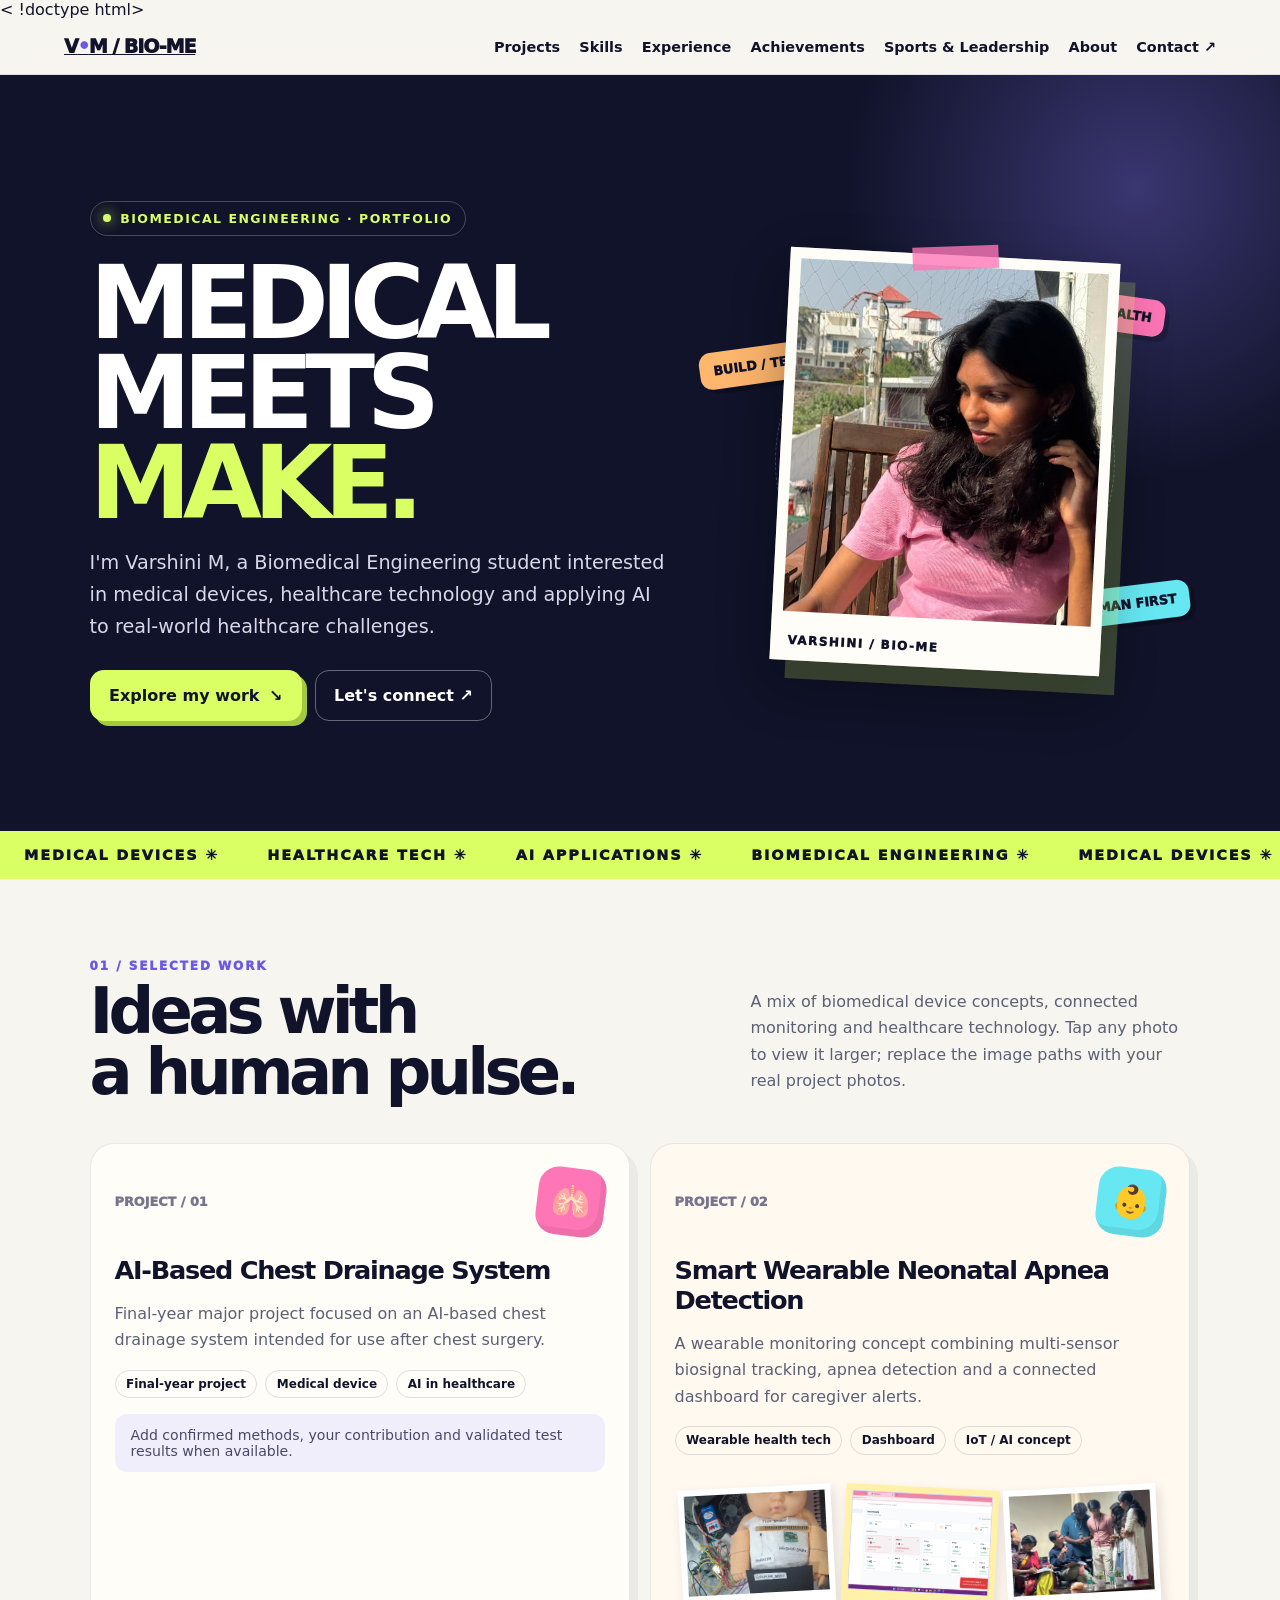
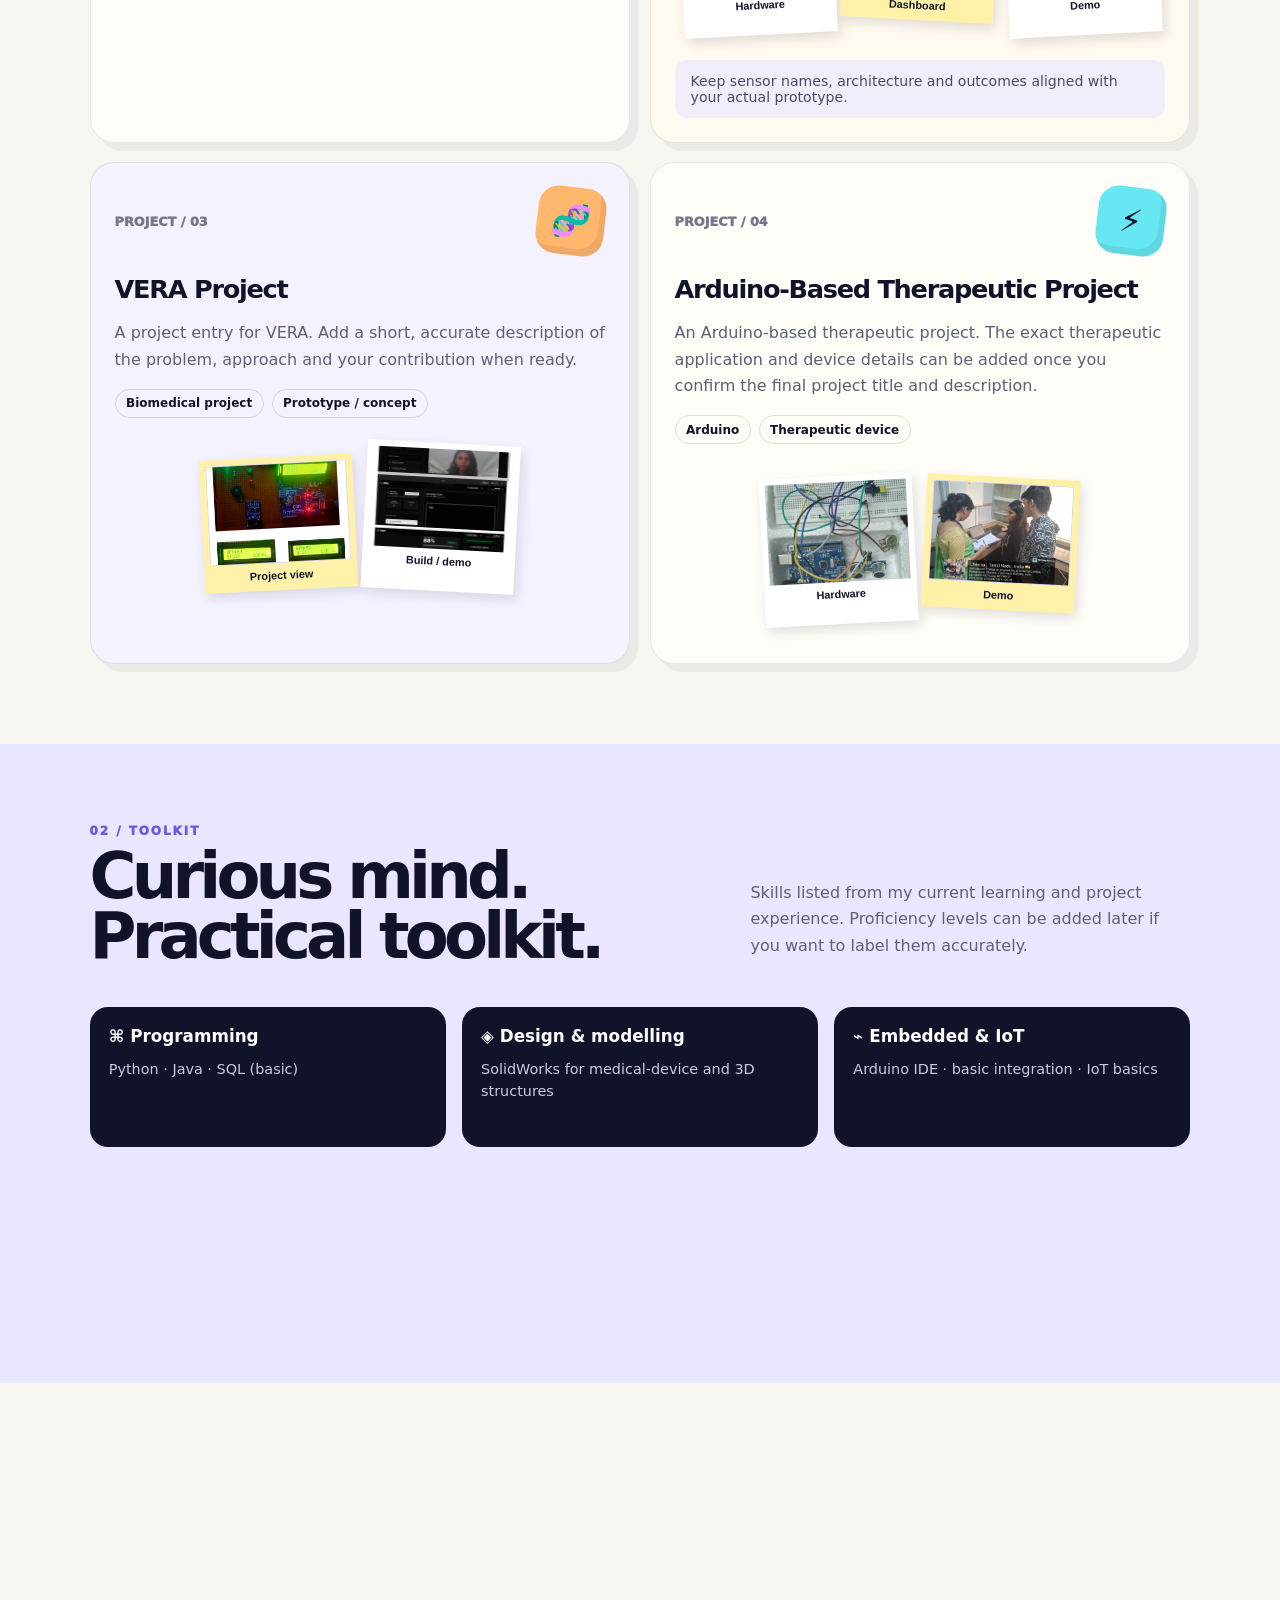
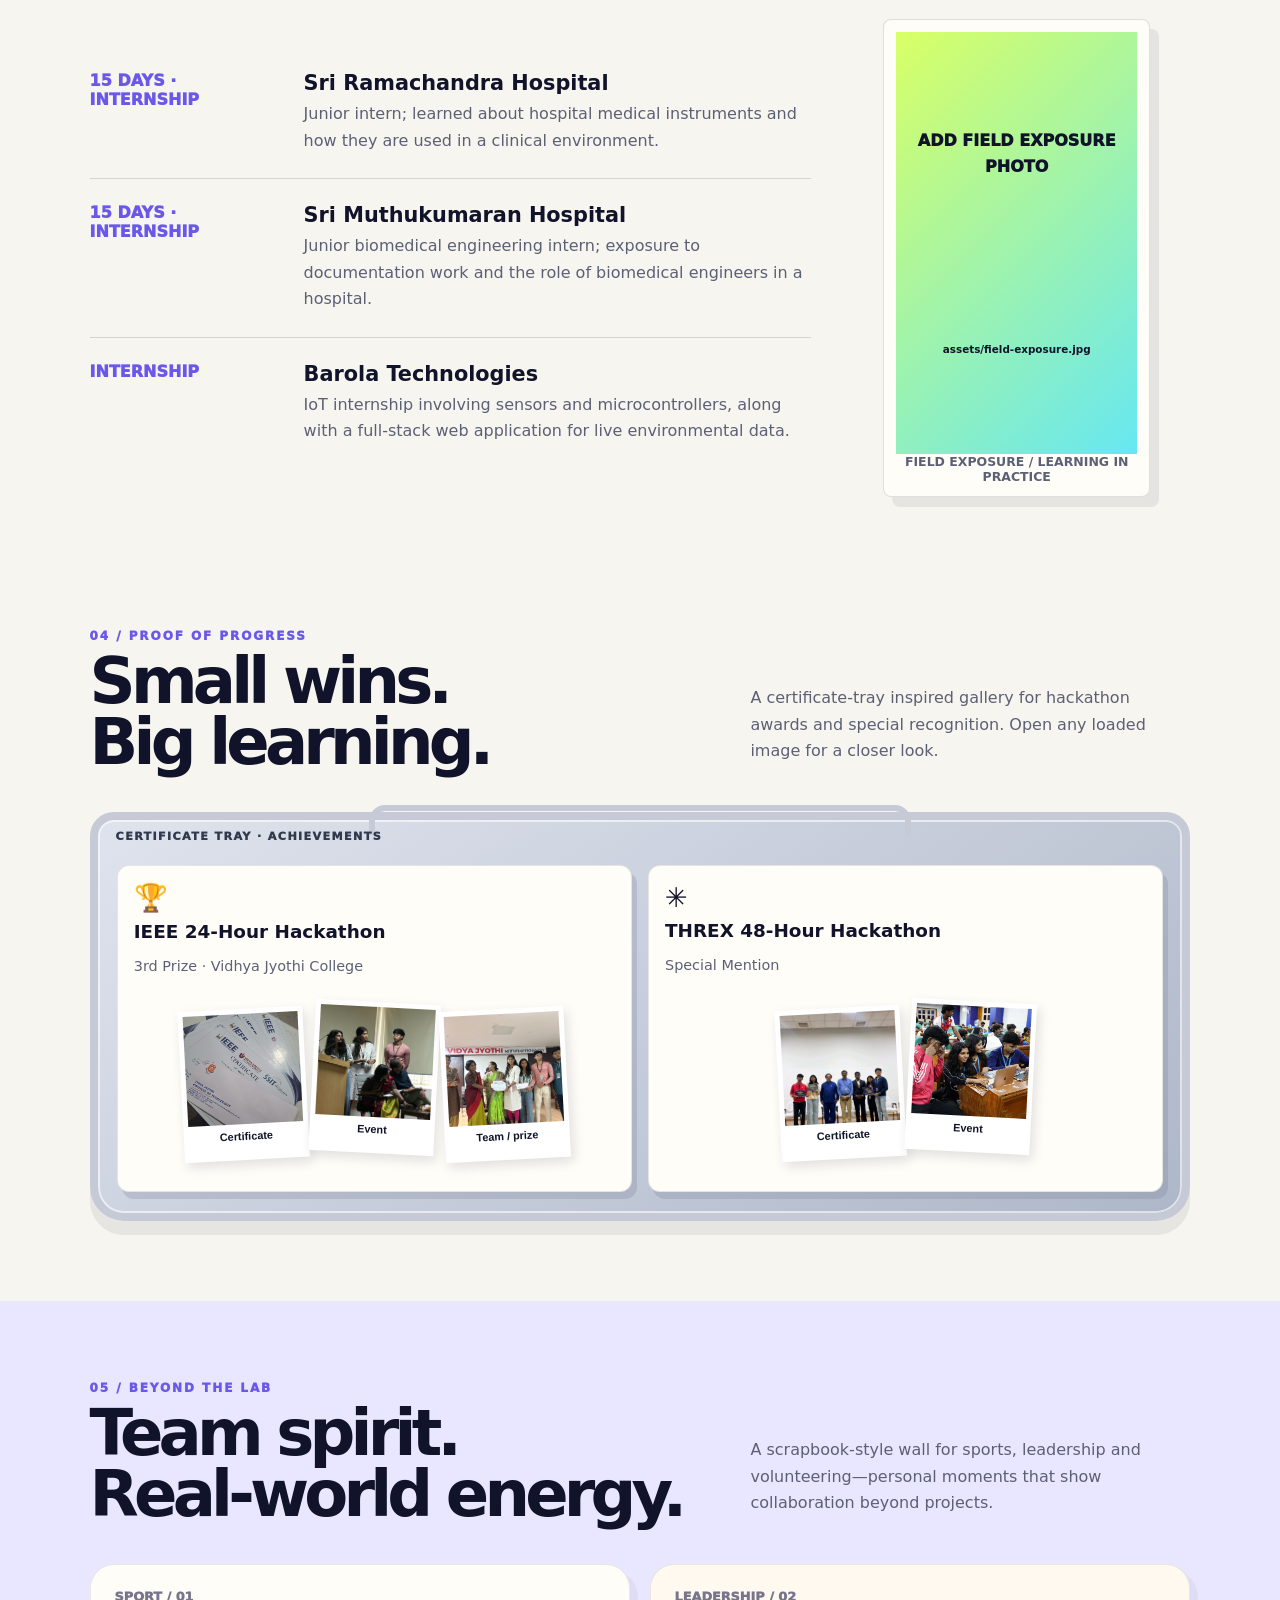
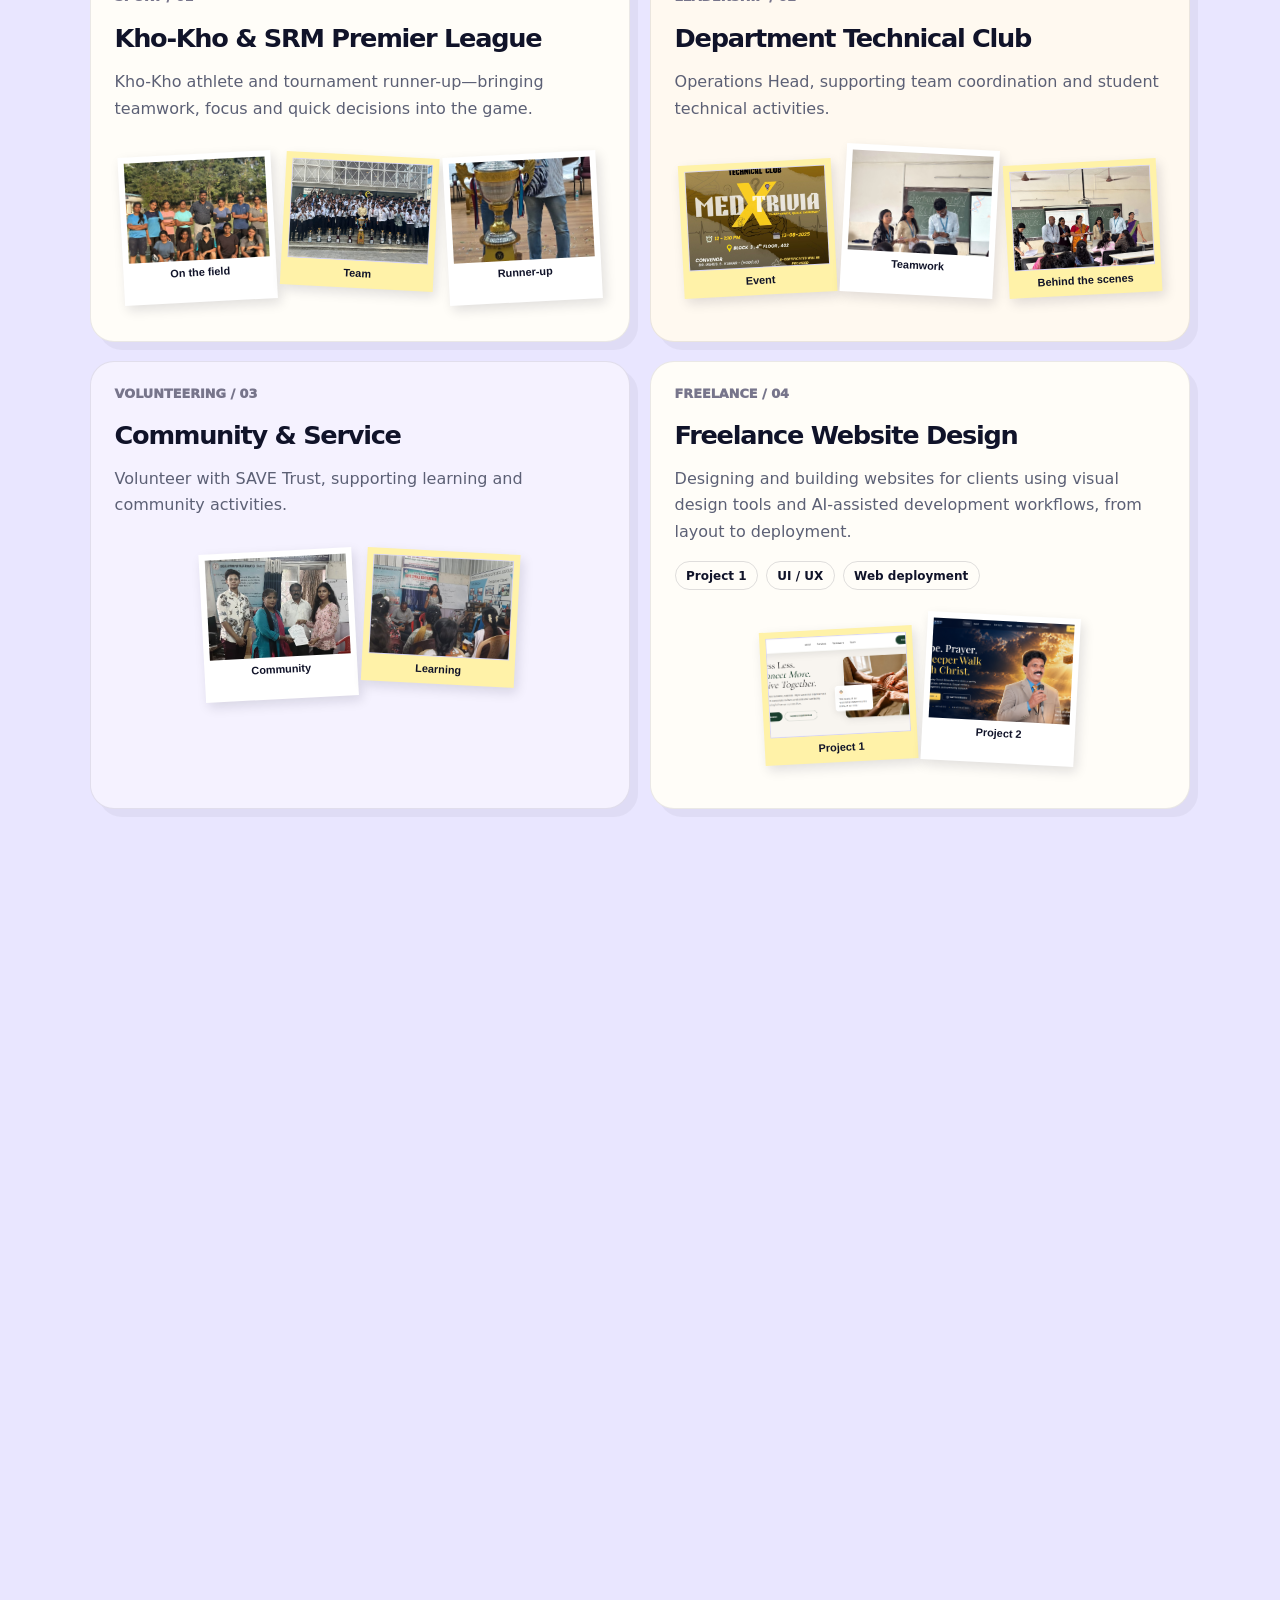
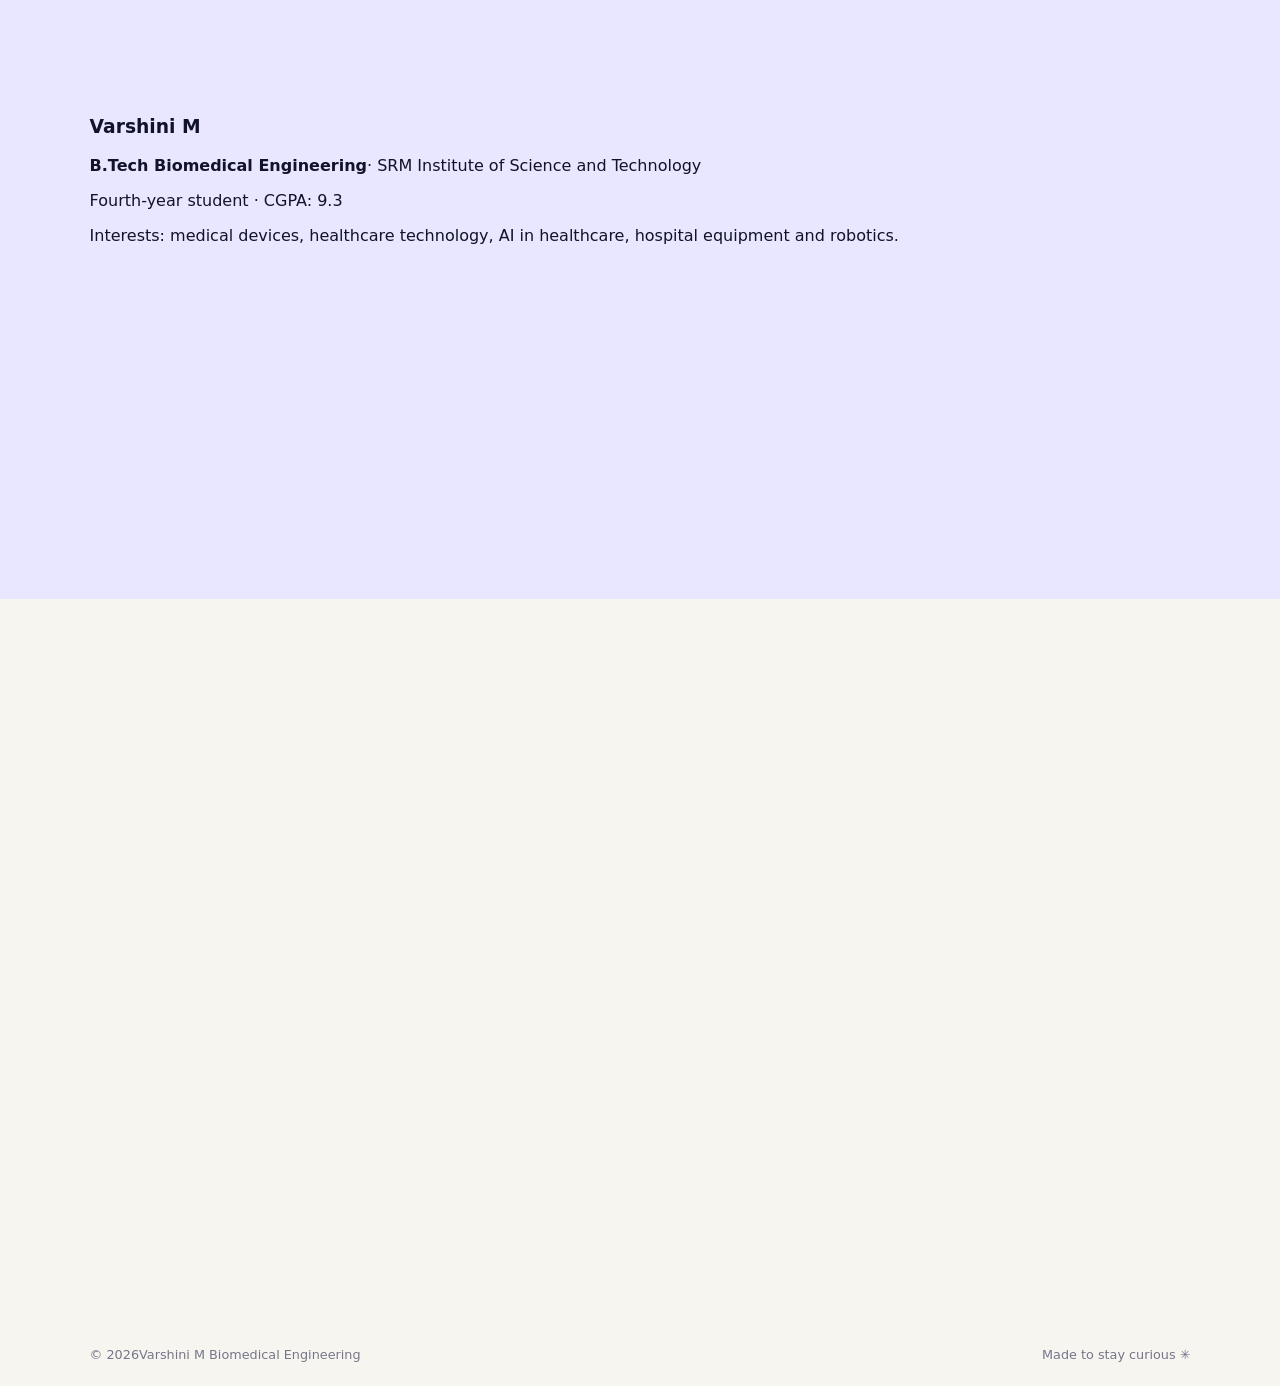
==== commit fd29cf10: "Update index.html" ====
--- a/VARSHINI-potfolio-/index.html
+++ b/VARSHINI-potfolio-/index.html
@@ -1,1083 +1,32 @@
-<!DOCTYPE html>
-<html lang="en">
-
-<head>
-    <!-- ========================================
-         1. DOCUMENT SETUP
-    ========================================= -->
-    <meta charset="UTF-8">
-    <meta name="viewport" content="width=device-width, initial-scale=1">
-    <meta name="theme-color" content="#101329">
-
-    <title>Biomedical Engineering Portfolio | Varshini M</title>
-
-    <!-- External CSS -->
-    <link rel="stylesheet" href="style.css">
-</head>
-
-<body>
-
-    <!-- ========================================
-         2. SKIP LINK & NAVIGATION
-    ========================================= -->
-    <a class="skip" href="#main">Skip to content</a>
-
-    <nav>
-        <a class="brand" href="#top" aria-label="Portfolio home">
-            V<span>•</span>M / BIO-ME
-        </a>
-
-        <button class="menu" id="menuBtn"
-            aria-expanded="false"
-            aria-controls="navlinks">
-            Menu ☰
-        </button>
-
-        <div class="navlinks" id="navlinks">
-            <a href="#projects">Projects</a>
-            <a href="#skills">Skills</a>
-            <a href="#experience">Experience</a>
-            <a href="#achievements">Achievements</a>
-            <a href="#life">Sports & Leadership</a>
-            <a href="#about">About</a>
-            <a href="#contact">Contact ↗</a>
-        </div>
-    </nav>
-
-
-    <!-- ========================================
-         3. MAIN CONTENT
-    ========================================= -->
-    <main id="main">
-
-        <!-- ====================================
-             3.1 HERO SECTION
-        ===================================== -->
-        <section class="hero" id="top">
-
-            <div class="hero-copy">
-
-                <div class="eyebrow">
-                    <span class="pip"></span>
-                    Biomedical Engineering · Portfolio
-                </div>
-
-                <h1>
-                    MEDICAL<br>
-                    MEETS <em>MAKE.</em>
-                </h1>
-
-                <p>
-                    I'm Varshini M, a Biomedical Engineering student
-                    interested in medical devices, healthcare technology
-                    and applying AI to real-world healthcare challenges.
-                </p>
-
-                <div class="ctas">
-                    <a class="btn primary" href="#projects">
-                        Explore my work <span>↘</span>
-                    </a>
-
-                    <a class="btn secondary" href="#contact">
-                        Let's connect ↗
-                    </a>
-                </div>
-
-            </div>
-
-            <div class="visual hero-visual" id="heroVisual"
-                aria-label="Casual portrait">
-
-                <div class="orbit"></div>
-
-                <div class="portrait-stack">
-
-                    <div class="portrait-tape"></div>
-
-                    <img
-                        class="hero-portrait"
-                        src="assets/varshini-casual.jpg"
-                        alt="Varshini, Biomedical Engineering student"
-                        onerror="this.style.display='none';this.nextElementSibling.style.display='grid'">
-
-                    <div class="portrait-placeholder" aria-hidden="true">
-                        YOUR CASUAL<br>
-                        PHOTO HERE<br>
-                        <small>assets/varshini-casual.jpg</small>
-                    </div>
-
-                    <span class="portrait-caption">
-                        VARSHINI / BIO-ME
-                    </span>
-
-                </div>
-
-                <div class="float-tag tag-a">AI+HEALTH</div>
-                <div class="float-tag tag-b">HUMAN FIRST</div>
-                <div class="float-tag tag-c">BUILD / TEST / LEARN</div>
-
-            </div>
-        </section>
-
-
-        <!-- ====================================
-             3.2 MARQUEE
-        ===================================== -->
-        <div class="marquee" aria-hidden="true">
-            <div class="marquee-track">
-                <span>MEDICAL DEVICES ✳</span>
-                <span>HEALTHCARE TECH ✳</span>
-                <span>AI APPLICATIONS ✳</span>
-                <span>BIOMEDICAL ENGINEERING ✳</span>
-                <span>MEDICAL DEVICES ✳</span>
-                <span>HEALTHCARE TECH ✳</span>
-                <span>AI APPLICATIONS ✳</span>
-                <span>BIOMEDICAL ENGINEERING ✳</span>
-            </div>
-        </div>
-
-
-        <!-- ====================================
-             4. PROJECTS SECTION
-        ===================================== -->
-        <section class="section" id="projects">
-
-            <div class="section-head reveal">
-
-                <div>
-                    <div class="kicker">01 / Selected work</div>
-
-                    <h2>
-                        Ideas with<br>
-                        a human pulse.
-                    </h2>
-                </div>
-
-                <p class="section-intro">
-                    A mix of biomedical device concepts,
-                    connected monitoring and healthcare technology.
-                    Tap any photo to view it larger.
-                </p>
-
-            </div>
-
-            <div class="grid project-grid">
-
-                <!-- PROJECT 01 -->
-                <article class="card reveal scrapbook-card">
-
-                    <div class="card-top">
-                        <span class="number">PROJECT / 01</span>
-                        <div class="sticker pink">🫁</div>
-                    </div>
-
-                    <h3>AI-Based Chest Drainage System</h3>
-
-                    <p>
-                        Final-year major project focused on an AI-based
-                        chest drainage system intended for use after
-                        chest surgery.
-                    </p>
-
-                    <div class="chips">
-                        <span class="chip">Final-year project</span>
-                        <span class="chip">Medical device</span>
-                        <span class="chip">AI in healthcare</span>
-                    </div>
-
-                    <div class="note">
-                        Add confirmed methods, your contribution and
-                        validated test results when available.
-                    </div>
-
-                </article>
-
-
-                <!-- PROJECT 02 -->
-                <article class="card reveal scrapbook-card">
-
-                    <div class="card-top">
-                        <span class="number">PROJECT / 02</span>
-                        <div class="sticker cyan">👶</div>
-                    </div>
-
-                    <h3>Smart Wearable Neonatal Apnea Detection</h3>
-
-                    <p>
-                        A wearable monitoring concept combining
-                        multi-sensor biosignal tracking, apnea detection
-                        and a connected dashboard for caregiver alerts.
-                    </p>
-
-                    <div class="chips">
-                        <span class="chip">Wearable health tech</span>
-                        <span class="chip">Dashboard</span>
-                        <span class="chip">IoT / AI concept</span>
-                    </div>
-
-                    <div class="photo-gallery hybrid-gallery"
-                        aria-label="Neonatal wearable project photos">
-
-                        <button class="gallery-photo polaroid-photo"
-                            data-full="assets/neonatal-1.jpg">
-                            <img src="assets/neonatal-1.jpg"
-                                alt="Neonatal wearable prototype hardware"
-                                onerror="this.parentElement.classList.add('photo-missing')">
-                            <span>Hardware</span>
-                        </button>
-
-                        <button class="gallery-photo sticky-photo"
-                            data-full="assets/neonatal-2.jpg">
-                            <img src="assets/neonatal-2.jpg"
-                                alt="Neonatal monitoring dashboard"
-                                onerror="this.parentElement.classList.add('photo-missing')">
-                            <span>Dashboard</span>
-                        </button>
-
-                        <button class="gallery-photo polaroid-photo"
-                            data-full="assets/neonatal-3.jpg">
-                            <img src="assets/neonatal-3.jpg"
-                                alt="Neonatal wearable project demo"
-                                onerror="this.parentElement.classList.add('photo-missing')">
-                            <span>Demo</span>
-                        </button>
-
-                    </div>
-
-                    <div class="note">
-                        Keep sensor names, architecture and outcomes
-                        aligned with your actual prototype.
-                    </div>
-
-                </article>
-
-
-                <!-- PROJECT 03 -->
-                <article class="card reveal scrapbook-card">
-
-                    <div class="card-top">
-                        <span class="number">PROJECT / 03</span>
-                        <div class="sticker orange">🧬</div>
-                    </div>
-
-                    <h3>VERA Project</h3>
-
-                    <p>
-                        A project entry for VERA. Add a short,
-                        accurate description of the problem,
-                        approach and your contribution when ready.
-                    </p>
-
-                    <div class="chips">
-                        <span class="chip">Biomedical project</span>
-                        <span class="chip">Prototype / concept</span>
-                    </div>
-
-                    <div class="photo-gallery hybrid-gallery">
-
-                        <button class="gallery-photo sticky-photo"
-                            data-full="assets/vera-1.jpg">
-                            <img src="assets/vera-1.jpg"
-                                alt="VERA project photo one"
-                                onerror="this.parentElement.classList.add('photo-missing')">
-                            <span>Project view</span>
-                        </button>
-
-                        <button class="gallery-photo polaroid-photo"
-                            data-full="assets/vera-2.jpg">
-                            <img src="assets/vera-2.jpg"
-                                alt="VERA project photo two"
-                                onerror="this.parentElement.classList.add('photo-missing')">
-                            <span>Build / demo</span>
-                        </button>
-
-                    </div>
-
-                </article>
-
-
-                <!-- PROJECT 04 -->
-                <article class="card reveal scrapbook-card">
-
-                    <div class="card-top">
-                        <span class="number">PROJECT / 04</span>
-                        <div class="sticker cyan">⚡</div>
-                    </div>
-
-                    <h3>Arduino-Based Therapeutic Project</h3>
-
-                    <p>
-                        An Arduino-based therapeutic project.
-                        The exact therapeutic application and device
-                        details can be added once you confirm the
-                        final project title and description.
-                    </p>
-
-                    <div class="chips">
-                        <span class="chip">Arduino</span>
-                        <span class="chip">Therapeutic device</span>
-                    </div>
-
-                    <div class="photo-gallery hybrid-gallery">
-
-                        <button class="gallery-photo polaroid-photo"
-                            data-full="assets/arduino-therapeutic-1.jpg">
-                            <img src="assets/arduino-therapeutic-1.jpg"
-                                alt="Arduino therapeutic project hardware"
-                                onerror="this.parentElement.classList.add('photo-missing')">
-                            <span>Hardware</span>
-                        </button>
-
-                        <button class="gallery-photo sticky-photo"
-                            data-full="assets/arduino-therapeutic-2.jpg">
-                            <img src="assets/arduino-therapeutic-2.jpg"
-                                alt="Arduino therapeutic project demo"
-                                onerror="this.parentElement.classList.add('photo-missing')">
-                            <span>Demo</span>
-                        </button>
-
-                    </div>
-
-                </article>
-
-            </div>
-        </section>
-
-
-        <!-- ====================================
-             5. SKILLS SECTION
-        ===================================== -->
-        <section class="section dark" id="skills">
-
-            <div class="section-head reveal">
-
-                <div>
-                    <div class="kicker">02 / Toolkit</div>
-
-                    <h2>
-                        Curious mind.<br>
-                        Practical toolkit.
-                    </h2>
-                </div>
-
-                <p class="section-intro">
-                    Skills listed from my current learning and
-                    project experience.
-                </p>
-
-            </div>
-
-            <div class="skills">
-
-                <div class="skill reveal">
-                    <strong>⌘ Programming</strong>
-                    <p>Python · Java · SQL (basic)</p>
-                </div>
-
-                <div class="skill reveal">
-                    <strong>◈ Design & modelling</strong>
-                    <p>SolidWorks for medical-device and 3D structures</p>
-                </div>
-
-                <div class="skill reveal">
-                    <strong>⌁ Embedded & IoT</strong>
-                    <p>Arduino IDE · basic integration · IoT basics</p>
-                </div>
-
-                <div class="skill reveal">
-                    <strong>◎ Biomedical</strong>
-                    <p>Medical imaging · exposure to hospital medical instruments</p>
-                </div>
-
-                <div class="skill reveal">
-                    <strong>✳ Healthcare innovation</strong>
-                    <p>Medical devices · healthcare technology · AI applications in healthcare</p>
-                </div>
-
-                <div class="skill reveal">
-                    <strong>↗ Collaboration</strong>
-                    <p>Hackathon participation and team-based project experience</p>
-                </div>
-
-            </div>
-        </section>
-
-
-        <!-- ====================================
-             6. EXPERIENCE SECTION
-        ===================================== -->
-        <section class="section" id="experience">
-
-            <div class="section-head reveal">
-
-                <div>
-                    <div class="kicker">03 / Field exposure</div>
-
-                    <h2>
-                        Learning beyond<br>
-                        the classroom.
-                    </h2>
-                </div>
-
-                <p class="section-intro">
-                    Short hospital internships gave me exposure
-                    to the equipment and documentation side of
-                    biomedical engineering.
-                </p>
-
-            </div>
-
-            <div class="experience-layout">
-
-                <div class="reveal">
-
-                    <div class="timeline">
-                        <div class="label">15 DAYS · INTERNSHIP</div>
-
-                        <div>
-                            <h3>Sri Ramachandra Hospital</h3>
-                            <p>
-                                Junior intern; learned about hospital
-                                medical instruments and how they are
-                                used in a clinical environment.
-                            </p>
-                        </div>
-                    </div>
-
-                    <div class="timeline">
-                        <div class="label">15 DAYS · INTERNSHIP</div>
-
-                        <div>
-                            <h3>Sri Muthukumaran Hospital</h3>
-                            <p>
-                                Junior biomedical engineering intern;
-                                exposure to documentation work and
-                                the role of biomedical engineers
-                                in a hospital.
-                            </p>
-                        </div>
-                    </div>
-
-                    <div class="timeline">
-                        <div class="label">INTERNSHIP</div>
-
-                        <div>
-                            <h3>Barola Technologies</h3>
-                            <p>
-                                IoT internship involving sensors and
-                                microcontrollers, along with a full-stack
-                                web application for live environmental data.
-                            </p>
-                        </div>
-                    </div>
-
-                </div>
-
-                <figure class="experience-photo-frame reveal">
-
-                    <img src="assets/field-exposure.jpg"
-                        alt="Biomedical engineering field exposure photo"
-                        onerror="this.style.display='none';this.nextElementSibling.style.display='grid'">
-
-                    <div class="portrait-placeholder"
-                        style="display:none;min-height:260px;text-align:center;padding:1rem;place-items:center">
-                        ADD FIELD EXPOSURE PHOTO<br>
-                        <small>assets/field-exposure.jpg</small>
-                    </div>
-
-                    <figcaption>
-                        FIELD EXPOSURE / LEARNING IN PRACTICE
-                    </figcaption>
-
-                </figure>
-
-            </div>
-        </section>
-
-
-        <!-- ====================================
-             7. ACHIEVEMENTS SECTION
-        ===================================== -->
-        <section class="section" id="achievements">
-
-            <div class="section-head reveal">
-
-                <div>
-                    <div class="kicker">04 / Proof of progress</div>
-
-                    <h2>
-                        Small wins.<br>
-                        Big learning.
-                    </h2>
-                </div>
-
-                <p class="section-intro">
-                    A certificate-tray inspired gallery for
-                    hackathon awards and special recognition.
-                    Open any loaded image for a closer look.
-                </p>
-
-            </div>
-
-            <div class="certificate-tray reveal">
-
-                <div class="tray-label">
-                    CERTIFICATE TRAY · ACHIEVEMENTS
-                </div>
-
-                <div class="grid award-grid">
-
-                    <!-- IEEE HACKATHON -->
-                    <article class="award-card">
-
-                        <div class="award-mark">🏆</div>
-
-                        <h3>IEEE 24-Hour Hackathon</h3>
-
-                        <p>3rd Prize · Vidhya Jyothi College</p>
-
-                        <div class="photo-gallery certificate-gallery">
-
-                            <button class="gallery-photo cert-photo"
-                                data-full="assets/award-ieee-1.jpg">
-                                <img src="assets/award-ieee-1.jpg"
-                                    alt="IEEE hackathon certificate"
-                                    onerror="this.parentElement.classList.add('photo-missing')">
-                                <span>Certificate</span>
-                            </button>
-
-                            <button class="gallery-photo cert-photo"
-                                data-full="assets/award-ieee-2.jpg">
-                                <img src="assets/award-ieee-2.jpg"
-                                    alt="IEEE hackathon event photo"
-                                    onerror="this.parentElement.classList.add('photo-missing')">
-                                <span>Event</span>
-                            </button>
-
-                            <button class="gallery-photo cert-photo"
-                                data-full="assets/award-ieee-3.jpg">
-                                <img src="assets/award-ieee-3.jpg"
-                                    alt="IEEE hackathon prize photo"
-                                    onerror="this.parentElement.classList.add('photo-missing')">
-                                <span>Team / prize</span>
-                            </button>
-
-                        </div>
-                    </article>
-
-
-                    <!-- THREX HACKATHON -->
-                    <article class="award-card">
-
-                        <div class="award-mark">✳</div>
-
-                        <h3>THREX 48-Hour Hackathon</h3>
-
-                        <p>Special Mention</p>
-
-                        <div class="photo-gallery certificate-gallery">
-
-                            <button class="gallery-photo cert-photo"
-                                data-full="assets/award-threx-1.jpg">
-                                <img src="assets/award-threx-1.jpg"
-                                    alt="THREX hackathon certificate"
-                                    onerror="this.parentElement.classList.add('photo-missing')">
-                                <span>Certificate</span>
-                            </button>
-
-                            <button class="gallery-photo cert-photo"
-                                data-full="assets/award-threx-2.jpg">
-                                <img src="assets/award-threx-2.jpg"
-                                    alt="THREX hackathon event photo"
-                                    onerror="this.parentElement.classList.add('photo-missing')">
-                                <span>Event</span>
-                            </button>
-
-                        </div>
-                    </article>
-
-                </div>
-            </div>
-        </section>
-
-
-        <!-- ====================================
-             8. SPORTS & LEADERSHIP SECTION
-        ===================================== -->
-        <section class="section dark" id="life">
-
-            <div class="section-head reveal">
-
-                <div>
-                    <div class="kicker">05 / Beyond the lab</div>
-
-                    <h2>
-                        Team spirit.<br>
-                        Real-world energy.
-                    </h2>
-                </div>
-
-                <p class="section-intro">
-                    A scrapbook-style wall for sports, leadership
-                    and volunteering—personal moments that show
-                    collaboration beyond projects.
-                </p>
-
-            </div>
-
-            <div class="grid life-grid">
-
-
-                <!-- SPORTS -->
-                <article class="card reveal scrapbook-card">
-
-                    <div class="number">SPORT / 01</div>
-
-                    <h3>Kho-Kho &amp; SRM Premier League</h3>
-
-                    <p>
-                        Kho-Kho athlete and tournament runner-up—
-                        bringing teamwork, focus and quick decisions
-                        into the game.
-                    </p>
-
-                    <div class="photo-gallery hybrid-gallery">
-
-                        <button class="gallery-photo polaroid-photo"
-                            data-full="assets/sports-kho-kho-1.jpg">
-                            <img src="assets/sports-kho-kho-1.jpg"
-                                alt="Kho-Kho sports photo"
-                                onerror="this.parentElement.classList.add('photo-missing')">
-                            <span>On the field</span>
-                        </button>
-
-                        <button class="gallery-photo sticky-photo"
-                            data-full="assets/sports-kho-kho-2.jpg">
-                            <img src="assets/sports-kho-kho-2.jpg"
-                                alt="SRM Premier League Kho-Kho team photo"
-                                onerror="this.parentElement.classList.add('photo-missing')">
-                            <span>Team</span>
-                        </button>
-
-                        <button class="gallery-photo polaroid-photo"
-                            data-full="assets/sports-kho-kho-3.jpg">
-                            <img src="assets/sports-kho-kho-3.jpg"
-                                alt="Sports medal or tournament moment"
-                                onerror="this.parentElement.classList.add('photo-missing')">
-                            <span>Runner-up</span>
-                        </button>
-
-                    </div>
-                </article>
-
-
-                <!-- TECHNICAL CLUB -->
-                <article class="card reveal scrapbook-card">
-
-                    <div class="number">LEADERSHIP / 02</div>
-
-                    <h3>Department Technical Club</h3>
-
-                    <p>
-                        Operations Head, supporting team coordination
-                        and student technical activities.
-                    </p>
-
-                    <div class="photo-gallery hybrid-gallery">
-
-                        <button class="gallery-photo sticky-photo"
-                            data-full="assets/leadership-club-1.jpg">
-                            <img src="assets/leadership-club-1.jpg"
-                                alt="Department technical club event"
-                                onerror="this.parentElement.classList.add('photo-missing')">
-                            <span>Event</span>
-                        </button>
-
-                        <button class="gallery-photo polaroid-photo"
-                            data-full="assets/leadership-club-2.jpg">
-                            <img src="assets/leadership-club-2.jpg"
-                                alt="Technical club team photo"
-                                onerror="this.parentElement.classList.add('photo-missing')">
-                            <span>Teamwork</span>
-                        </button>
-
-                        <button class="gallery-photo sticky-photo"
-                            data-full="assets/leadership-club-3.jpg">
-                            <img src="assets/leadership-club-3.jpg"
-                                alt="Technical club activity"
-                                onerror="this.parentElement.classList.add('photo-missing')">
-                            <span>Behind the scenes</span>
-                        </button>
-
-                    </div>
-                </article>
-
-
-                <!-- VOLUNTEERING -->
-                <article class="card reveal scrapbook-card">
-
-                    <div class="number">VOLUNTEERING / 03</div>
-
-                    <h3>Community &amp; Service</h3>
-
-                    <p>
-                        Volunteer with SAVE Trust, supporting
-                        learning and community activities.
-                    </p>
-
-                    <div class="photo-gallery hybrid-gallery">
-
-                        <button class="gallery-photo polaroid-photo"
-                            data-full="assets/volunteer-1.jpg">
-                            <img src="assets/volunteer-1.jpg"
-                                alt="Community volunteering activity"
-                                onerror="this.parentElement.classList.add('photo-missing')">
-                            <span>Community</span>
-                        </button>
-
-                        <button class="gallery-photo sticky-photo"
-                            data-full="assets/volunteer-2.jpg">
-                            <img src="assets/volunteer-2.jpg"
-                                alt="Volunteering or teaching activity"
-                                onerror="this.parentElement.classList.add('photo-missing')">
-                            <span>Learning</span>
-                        </button>
-
-                    </div>
-                </article>
-
-
-                <!-- FREELANCE WEBSITE DESIGN -->
-                <article class="card reveal scrapbook-card">
-
-                    <div class="number">FREELANCE / 04</div>
-
-                    <h3>Freelance Website Design</h3>
-
-                    <p>
-                        Designing and building websites for clients
-                        using visual design tools and AI-assisted
-                        development workflows, from layout to deployment.
-                    </p>
-
-                    <div class="chips">
-                        <span class="chip">Website design</span>
-                        <span class="chip">UI / UX</span>
-                        <span class="chip">Web deployment</span>
-                    </div>
-
-                    <div class="photo-gallery hybrid-gallery">
-
-                        <button class="gallery-photo sticky-photo"
-                            data-full="assets/freelance-website-1.jpg">
-                            <img src="assets/freelance-website-1.jpg"
-                                alt="Freelance website design screenshot one"
-                                onerror="this.parentElement.classList.add('photo-missing')">
-                            <span>Website design</span>
-                        </button>
-
-                        <button class="gallery-photo polaroid-photo"
-                            data-full="assets/freelance-website-2.jpg">
-                            <img src="assets/freelance-website-2.jpg"
-                                alt="Freelance website design screenshot two"
-                                onerror="this.parentElement.classList.add('photo-missing')">
-                            <span>Live website</span>
-                        </button>
-
-                    </div>
-                </article>
-
-
-                <!-- SEVA-X -->
-                <article class="card reveal scrapbook-card">
-
-                    <div class="number">INITIATIVE / 05</div>
-
-                    <h3>
-                        SeVa-X — Initiator &amp;
-                        Chief Digital Officer
-                    </h3>
-
-                    <p>
-                        Helped initiate SeVa-X and led its digital
-                        presence, including website design and
-                        online brand experiences.
-                    </p>
-
-                    <div class="chips">
-                        <span class="chip">Initiator</span>
-                        <span class="chip">Chief Digital Officer</span>
-                        <span class="chip">Digital experience</span>
-                    </div>
-
-                    <div class="photo-gallery hybrid-gallery"
-                        aria-label="SeVa-X initiative images">
-
-                        <button class="gallery-photo polaroid-photo"
-                            data-full="assets/sevax-1.jpg">
-                            <img src="assets/sevax-1.jpg"
-                                alt="SeVa-X website or digital presence"
-                                onerror="this.parentElement.classList.add('photo-missing')">
-                            <span>Team</span>
-                        </button>
-
-                        <button class="gallery-photo sticky-photo"
-                            data-full="assets/sevax-2.jpg">
-                            <img src="assets/sevax-2.jpg"
-                                alt="SeVa-X event or brand image"
-                                onerror="this.parentElement.classList.add('photo-missing')">
-                            <span>Initiative</span>
-                        </button>
-
-                        <button class="gallery-photo polaroid-photo"
-                            data-full="assets/sevax-3.jpg">
-                            <img src="assets/sevax-3.jpg"
-                                alt="SeVa-X project or social media image"
-                                onerror="this.parentElement.classList.add('photo-missing')">
-                            <span>Digital work</span>
-                        </button>
-
-                    </div>
-                </article>
-
-
-                <!-- MY JOURNEY AT A GLANCE -->
-                <article class="journey-card reveal">
-
-                    <div class="number">MY JOURNEY / AT A GLANCE</div>
-
-                    <h3>
-                        Little milestones.<br>
-                        Big dreams.
-                    </h3>
-
-                    <div class="journey-stats">
-
-                        <div class="stat-box">
-                            <span class="stat-number">04</span>
-                            <span class="stat-label">Hackathons</span>
-                        </div>
-
-                        <div class="stat-box">
-                            <span class="stat-number">07</span>
-                            <span class="stat-label">Volunteering</span>
-                        </div>
-
-                        <div class="stat-box">
-                            <span class="stat-number">03</span>
-                            <span class="stat-label">Internships</span>
-                        </div>
-
-                        <div class="stat-box">
-                            <span class="stat-number">10+</span>
-                            <span class="stat-label">Participation Certificates</span>
-                        </div>
-
-                        <div class="stat-box">
-                            <span class="stat-number">10+</span>
-                            <span class="stat-label">Certifications</span>
-                        </div>
-
-                        <div class="stat-box">
-                            <span class="stat-number">06</span>
-                            <span class="stat-label">Projects</span>
-                        </div>
-
-                    </div>
-                </article>
-
-            </div>
-        </section>
-
-
-        <!-- ====================================
-             9. ABOUT SECTION
-        ===================================== -->
-        <section class="section dark" id="about">
-
-            <div class="section-head reveal">
-
-                <div>
-                    <div class="kicker">06 / The person behind it</div>
-
-                    <h2>
-                        Engineer by study.<br>
-                        Builder by curiosity.
-                    </h2>
-                </div>
-
-                <p class="section-intro">
-                    I enjoy exploring how engineering tools can support
-                    better healthcare experiences, from medical devices
-                    to connected monitoring concepts.
-                </p>
-
-            </div>
-
-            <div class="profile-strip reveal">
-
-                <div class="about-photo">
-
-                    <img src="assets/varshini-casual.jpg"
-                        alt="Varshini portrait"
-                        onerror="this.style.display='none';this.nextElementSibling.style.display='grid'">
-
-                    <span>
-                        YOUR PHOTO<br>
-                        assets/varshini-casual.jpg
-                    </span>
-
-                </div>
-
-                <div>
-
-                    <h3>Varshini M</h3>
-
-                    <p>
-                        <strong>B.Tech Biomedical Engineering</strong>
-                        · SRM Institute of Science and Technology
-                    </p>
-
-                    <p>Fourth-year student · CGPA: 9.3</p>
-
-                    <p>
-                        Interests: medical devices,
-                        healthcare technology,
-                        AI in healthcare,
-                        hospital equipment and robotics.
-                    </p>
-
-                </div>
-            </div>
-
-            <div class="grid" style="margin-top:1rem">
-
-                <article class="card reveal">
-                    <div class="number">WHAT DRIVES ME</div>
-
-                    <h3>Healthcare with purpose.</h3>
-
-                    <p>
-                        I chose Biomedical Engineering because it brings
-                        together medicine and engineering. My goal is
-                        to keep learning and contribute to useful
-                        healthcare technology.
-                    </p>
-                </article>
-
-                <article class="card reveal">
-                    <div class="number">COMMUNICATION</div>
-
-                    <h3>Languages</h3>
-
-                    <p>English · Tamil · Telugu · German (Basic)</p>
-
-                    <p class="note">
-                        Open to adding a short, recruiter-friendly
-                        introduction or career objective.
-                    </p>
-                </article>
-
-            </div>
-        </section>
-
-
-        <!-- ====================================
-             10. CONTACT SECTION
-        ===================================== -->
-        <section class="section" id="contact">
-
-            <div class="contact reveal">
-
-                <div>
-                    <div class="kicker" style="color:var(--lime)">
-                        07 / Say hello
-                    </div>
-
-                    <h2>
-                        Let's build<br>
-                        what helps.
-                    </h2>
-                </div>
-
-                <div>
-
-                    <p>
-                        Interested in paid internship and entry-level
-                        opportunities related to biomedical engineering,
-                        medical devices and healthcare technology.
-                        Open to relocation for the right opportunity.
-                    </p>
-
-                    <p>
-                        <strong>Email:</strong>
-                        varshini7013m@gmail.com<br>
-
-                        <strong>Phone:</strong>
-                        9043757013<br>
-
-                        <strong>LinkedIn:</strong>
-                        https://www.linkedin.com/in/varshini-murali-802a97323<br>
-
-                        <strong>Location:</strong>
-                        Chennai, India · Open to relocation
-                    </p>
-
-                    <a class="btn primary"
-                        href="mailto:varshini7013m@gmail.com">
-                        Email me ↗
-                    </a>
-
-                    <a class="btn secondary" href="#top">
-                        Back to top ↑
-                    </a>
-
-                </div>
-            </div>
-        </section>
-
-    </main>
-
-
-    <!-- ========================================
-         11. IMAGE LIGHTBOX
-    ========================================= -->
-    <dialog id="lightbox" aria-label="Image viewer">
-
-        <div class="lightbox-top">
-            <strong>Portfolio gallery</strong>
-
-            <button id="closeLightbox" type="button">
-                Close ✕
-            </button>
-        </div>
-
-        <img id="lightboxImage" alt="">
-
-        <p id="lightboxCaption"></p>
-
-    </dialog>
-
-
-    <!-- ========================================
-         12. FOOTER
-    ========================================= -->
-    <footer>
-
-        <span>
-            © <span id="year"></span>
-            Varshini M Biomedical Engineering
-        </span>
-
-        <span>Made to stay curious ✳</span>
-
-    </footer>
-
-
-    <!-- ========================================
-         13. EXTERNAL JAVASCRIPT
-    ========================================= -->
-    <script src="script.js" defer></script>
-
-</body>
-</html>
+< !doctype html><html lang="en"><head><meta charset="utf-8"><meta name="viewport" content="width=device-width, initial-scale=1"><meta name="theme-color" content="#101329"><title>Biomedical Engineering Portfolio | Varshini M</title><link rel="stylesheet" href="style.css"></head><body><a class="skip" href="#main">Skip to content</a><nav><a class="brand" href="#top" aria-label="Portfolio home">V<span>•</span>M / BIO-ME</a><button class="menu" id="menuBtn" aria-expanded="false" aria-controls="navlinks">Menu ☰</button><div class="navlinks" id="navlinks"><a href="#projects">Projects</a><a href="#skills">Skills</a><a href="#experience">Experience</a><a href="#achievements">Achievements</a><a href="#life">Sports & Leadership</a><a href="#about">About</a><a href="#contact">Contact ↗</a></div></nav><main id="main"><section class="hero" id="top"><div class="hero-copy"><div class="eyebrow"><span class="pip"></span>Biomedical Engineering · Portfolio</div><h1>MEDICAL<br>MEETS <em>MAKE.</em></h1><p>I'm Varshini M, a Biomedical Engineering student interested in medical devices, healthcare technology and applying AI to real-world healthcare challenges.</p>
+ <div class="ctas"><a class="btn primary" href="#projects">Explore my work <span>↘</span></a><a class="btn secondary" href="#contact">Let's connect ↗</a></div>
+ </div><div class="visual hero-visual" id="heroVisual" aria-label="Casual portrait and floating medical syringe illustration"><div class="orbit"></div><div class="portrait-stack"><div class="portrait-tape"></div><img class="hero-portrait" src="assets/varshini-casual.jpg" alt="Varshini, Biomedical Engineering student" onerror="this.style.display='none';this.nextElementSibling.style.display='grid'" /><div class="portrait-placeholder" aria-hidden="true">YOUR CASUAL<br>PHOTO HERE<br><small>assets/varshini-casual.jpg</small></div><span class="portrait-caption">VARSHINI / BIO-ME</span></div><div class="float-tag tag-a">AI+HEALTH</div><div class="float-tag tag-b">HUMAN FIRST</div><div class="float-tag tag-c">BUILD / TEST / LEARN</div><svg class="cursor-syringe" id="cursorSyringe" viewBox="0 0 180 54" role="img" aria-label="Decorative syringe following the cursor"><g transform="translate(7 7) rotate(-12 80 20)" stroke="#101329" stroke-width="2.5" stroke-linejoin="round"><path d="M18 18 L38 18 L38 30 L18 30 Z" fill="#f7f5ef" /><path d="M38 15 L105 15 L105 33 L38 33 Z" fill="#d9ff65" /><path d="M47 15 V33 M58 15 V33 M69 15 V33 M80 15 V33 M91 15 V33" stroke="#6a58e8" stroke-width="1.5" /><path d="M105 19 L145 19 L145 29 L105 29 Z" fill="#fffdf8" /><path d="M145 24 L169 24" stroke="#66e7f2" stroke-width="2" /><path d="M18 13 V35 M9 13 H27 M9 35 H27" fill="none" /><path d="M4 24 H18" fill="none" /></g></svg></div></section><div class="marquee" aria-hidden="true"><div class="marquee-track"><span>MEDICAL DEVICES ✳</span><span>HEALTHCARE TECH ✳</span><span>AI APPLICATIONS ✳</span><span>BIOMEDICAL ENGINEERING ✳</span><span>MEDICAL DEVICES ✳</span><span>HEALTHCARE TECH ✳</span><span>AI APPLICATIONS ✳</span><span>BIOMEDICAL ENGINEERING ✳</span></div></div><section class="section" id="projects"><div class="section-head reveal"><div><div class="kicker">01 / Selected work</div><h2>Ideas with<br>a human pulse.</h2></div><p class="section-intro">A mix of biomedical device concepts,
+connected monitoring and healthcare technology. Tap any photo to view it larger;
+replace the image paths with your real project photos.</p></div><div class="grid project-grid"><article class="card reveal scrapbook-card"><div class="card-top"><span class="number">PROJECT / 01</span><div class="sticker pink">🫁</div></div><h3>AI-Based Chest Drainage System</h3><p>Final-year major project focused on an AI-based chest drainage system intended for use after chest surgery.</p><div class="chips"><span class="chip">Final-year project</span><span class="chip">Medical device</span><span class="chip">AI in healthcare</span></div><div class="note">Add confirmed methods,
+your contribution and validated test results when available.</div></article><article class="card reveal scrapbook-card"><div class="card-top"><span class="number">PROJECT / 02</span><div class="sticker cyan">👶</div></div><h3>Smart Wearable Neonatal Apnea Detection</h3><p>A wearable monitoring concept combining multi-sensor biosignal tracking,
+apnea detection and a connected dashboard for caregiver alerts.</p><div class="chips"><span class="chip">Wearable health tech</span><span class="chip">Dashboard</span><span class="chip">IoT / AI concept</span></div><div class="photo-gallery hybrid-gallery" aria-label="Neonatal wearable project photos"><button class="gallery-photo polaroid-photo" data-full="assets/neonatal-1.jpg" aria-label="View neonatal wearable hardware photo"><img src="assets/neonatal-1.jpg" alt="Neonatal wearable prototype hardware" onerror="this.parentElement.classList.add('photo-missing')"><span>Hardware</span></button><button class="gallery-photo sticky-photo" data-full="assets/neonatal-2.jpg" aria-label="View neonatal dashboard screenshot"><img src="assets/neonatal-2.jpg" alt="Neonatal monitoring dashboard screenshot" onerror="this.parentElement.classList.add('photo-missing')"><span>Dashboard</span></button><button class="gallery-photo polaroid-photo" data-full="assets/neonatal-3.jpg" aria-label="View neonatal project demonstration photo"><img src="assets/neonatal-3.jpg" alt="Neonatal wearable project demo" onerror="this.parentElement.classList.add('photo-missing')"><span>Demo</span></button></div><div class="note">Keep sensor names,
+architecture and outcomes aligned with your actual prototype.</div></article><article class="card reveal scrapbook-card"><div class="card-top"><span class="number">PROJECT / 03</span><div class="sticker orange">🧬</div></div><h3>VERA Project</h3><p>A project entry for VERA. Add a short,
+accurate description of the problem,
+approach and your contribution when ready.</p><div class="chips"><span class="chip">Biomedical project</span><span class="chip">Prototype / concept</span></div><div class="photo-gallery hybrid-gallery" aria-label="VERA project photos"><button class="gallery-photo sticky-photo" data-full="assets/vera-1.jpg" aria-label="View VERA project photo one"><img src="assets/vera-1.jpg" alt="VERA project photo one" onerror="this.parentElement.classList.add('photo-missing')"><span>Project view</span></button><button class="gallery-photo polaroid-photo" data-full="assets/vera-2.jpg" aria-label="View VERA project photo two"><img src="assets/vera-2.jpg" alt="VERA project photo two" onerror="this.parentElement.classList.add('photo-missing')"><span>Build / demo</span></button></div></article><article class="card reveal scrapbook-card"><div class="card-top"><span class="number">PROJECT / 04</span><div class="sticker cyan">⚡</div></div><h3>Arduino-Based Therapeutic Project</h3><p>An Arduino-based therapeutic project. The exact therapeutic application and device details can be added once you confirm the final project title and description.</p><div class="chips"><span class="chip">Arduino</span><span class="chip">Therapeutic device</span></div><div class="photo-gallery hybrid-gallery" aria-label="Arduino therapeutic project photos"><button class="gallery-photo polaroid-photo" data-full="assets/arduino-therapeutic-1.jpg" aria-label="View Arduino therapeutic project photo one"><img src="assets/arduino-therapeutic-1.jpg" alt="Arduino-based therapeutic project hardware" onerror="this.parentElement.classList.add('photo-missing')"><span>Hardware</span></button><button class="gallery-photo sticky-photo" data-full="assets/arduino-therapeutic-2.jpg" aria-label="View Arduino therapeutic project photo two"><img src="assets/arduino-therapeutic-2.jpg" alt="Arduino-based therapeutic project demo" onerror="this.parentElement.classList.add('photo-missing')"><span>Demo</span></button></div></article></div></section><section class="section dark" id="skills"><div class="section-head reveal"><div><div class="kicker">02 / Toolkit</div><h2>Curious mind.<br>Practical toolkit.</h2></div><p class="section-intro">Skills listed from my current learning and project experience. Proficiency levels can be added later if you want to label them accurately.</p></div><div class="skills"><div class="skill reveal"><strong>⌘ Programming</strong><p>Python · Java · SQL (basic)</p></div><div class="skill reveal"><strong>◈ Design & modelling</strong><p>SolidWorks for medical-device and 3D structures</p></div><div class="skill reveal"><strong>⌁ Embedded & IoT</strong><p>Arduino IDE · basic integration · IoT basics</p></div><div class="skill reveal"><strong>◎ Biomedical</strong><p>Medical imaging · exposure to hospital medical instruments</p></div><div class="skill reveal"><strong>✳ Healthcare innovation</strong><p>Medical devices · healthcare technology · AI applications in healthcare</p></div><div class="skill reveal"><strong>↗ Collaboration</strong><p>Hackathon participation and team-based project experience</p></div></div></section><section class="section" id="experience"><div class="section-head reveal"><div><div class="kicker">03 / Field exposure</div><h2>Learning beyond<br>the classroom.</h2></div><p class="section-intro">Short hospital internships gave me exposure to the equipment and documentation side of biomedical engineering.</p></div><div class="experience-layout"><div class="reveal"><div class="timeline"><div class="label">15 DAYS · INTERNSHIP</div><div><h3>Sri Ramachandra Hospital</h3><p>Junior intern;
+learned about hospital medical instruments and how they are used in a clinical environment.</p></div></div><div class="timeline"><div class="label">15 DAYS · INTERNSHIP</div><div><h3>Sri Muthukumaran Hospital</h3><p>Junior biomedical engineering intern;
+exposure to documentation work and the role of biomedical engineers in a hospital.</p></div></div><div class="timeline"><div class="label">INTERNSHIP</div><div><h3>Barola Technologies</h3><p>IoT internship involving sensors and microcontrollers,
+along with a full-stack web application for live environmental data.</p></div></div></div><figure class="experience-photo-frame reveal"><img src="assets/field-exposure.jpg" alt="Biomedical engineering field exposure photo" onerror="this.style.display='none';this.nextElementSibling.style.display='grid'"><div class="portrait-placeholder" style="display:none;min-height:260px;text-align:center;padding:1rem;place-items:center">ADD FIELD EXPOSURE PHOTO<br><small>assets/field-exposure.jpg</small></div><figcaption>FIELD EXPOSURE / LEARNING IN PRACTICE</figcaption></figure></div></section><section class="section" id="achievements"><div class="section-head reveal"><div><div class="kicker">04 / Proof of progress</div><h2>Small wins.<br>Big learning.</h2></div><p class="section-intro">A certificate-tray inspired gallery for hackathon awards and special recognition. Open any loaded image for a closer look.</p></div><div class="certificate-tray reveal"><div class="tray-label">CERTIFICATE TRAY · ACHIEVEMENTS</div><div class="grid award-grid"><article class="award-card"><div class="award-mark">🏆</div><h3>IEEE 24-Hour Hackathon</h3><p>3rd Prize · Vidhya Jyothi College</p><div class="photo-gallery certificate-gallery"><button class="gallery-photo cert-photo" data-full="assets/award-ieee-1.jpg" aria-label="View IEEE hackathon certificate"><img src="assets/award-ieee-1.jpg" alt="IEEE hackathon certificate" onerror="this.parentElement.classList.add('photo-missing')"><span>Certificate</span></button><button class="gallery-photo cert-photo" data-full="assets/award-ieee-2.jpg" aria-label="View IEEE hackathon event photo"><img src="assets/award-ieee-2.jpg" alt="IEEE hackathon event or team photo" onerror="this.parentElement.classList.add('photo-missing')"><span>Event</span></button><button class="gallery-photo cert-photo" data-full="assets/award-ieee-3.jpg" aria-label="View IEEE hackathon prize photo"><img src="assets/award-ieee-3.jpg" alt="IEEE hackathon prize or team photo" onerror="this.parentElement.classList.add('photo-missing')"><span>Team / prize</span></button></div></article><article class="award-card"><div class="award-mark">✳</div><h3>THREX 48-Hour Hackathon</h3><p>Special Mention</p><div class="photo-gallery certificate-gallery"><button class="gallery-photo cert-photo" data-full="assets/award-threx-1.jpg" aria-label="View THREX certificate"><img src="assets/award-threx-1.jpg" alt="THREX hackathon certificate" onerror="this.parentElement.classList.add('photo-missing')"><span>Certificate</span></button><button class="gallery-photo cert-photo" data-full="assets/award-threx-2.jpg" aria-label="View THREX event photo"><img src="assets/award-threx-2.jpg" alt="THREX hackathon event photo" onerror="this.parentElement.classList.add('photo-missing')"><span>Event</span></button></div></article></div></div></section><section class="section dark" id="life"><div class="section-head reveal"><div><div class="kicker">05 / Beyond the lab</div><h2>Team spirit.<br>Real-world energy.</h2></div><p class="section-intro">A scrapbook-style wall for sports,
+leadership and volunteering—personal moments that show collaboration beyond projects.</p></div><div class="grid life-grid"><article class="card reveal scrapbook-card"><div class="number">SPORT / 01</div><h3>Kho-Kho &amp;
+SRM Premier League</h3><p>Kho-Kho athlete and tournament runner-up—bringing teamwork,
+focus and quick decisions into the game.</p><div class="photo-gallery hybrid-gallery"><button class="gallery-photo polaroid-photo" data-full="assets/sports-kho-kho-1.jpg" aria-label="View Kho-Kho sports photo"><img src="assets/sports-kho-kho-1.jpg" alt="Kho-Kho sports photo" onerror="this.parentElement.classList.add('photo-missing')"><span>On the field</span></button><button class="gallery-photo sticky-photo" data-full="assets/sports-kho-kho-2.jpg" aria-label="View SRM Premier League photo"><img src="assets/sports-kho-kho-2.jpg" alt="SRM Premier League Kho-Kho team photo" onerror="this.parentElement.classList.add('photo-missing')"><span>Team</span></button><button class="gallery-photo polaroid-photo" data-full="assets/sports-kho-kho-3.jpg" aria-label="View sports award photo"><img src="assets/sports-kho-kho-3.jpg" alt="Sports medal or tournament moment" onerror="this.parentElement.classList.add('photo-missing')"><span>Runner-up</span></button></div></article><article class="card reveal scrapbook-card"><div class="number">LEADERSHIP / 02</div><h3>Department Technical Club</h3><p>Operations Head,
+supporting team coordination and student technical activities.</p><div class="photo-gallery hybrid-gallery"><button class="gallery-photo sticky-photo" data-full="assets/leadership-club-1.jpg" aria-label="View technical club event photo"><img src="assets/leadership-club-1.jpg" alt="Department technical club event" onerror="this.parentElement.classList.add('photo-missing')"><span>Event</span></button><button class="gallery-photo polaroid-photo" data-full="assets/leadership-club-2.jpg" aria-label="View technical club team photo"><img src="assets/leadership-club-2.jpg" alt="Technical club team photo" onerror="this.parentElement.classList.add('photo-missing')"><span>Teamwork</span></button><button class="gallery-photo sticky-photo" data-full="assets/leadership-club-3.jpg" aria-label="View club activity photo"><img src="assets/leadership-club-3.jpg" alt="Technical club activity or event setup" onerror="this.parentElement.classList.add('photo-missing')"><span>Behind the scenes</span></button></div></article><article class="card reveal scrapbook-card"><div class="number">VOLUNTEERING / 03</div><h3>Community &amp;
+Service</h3><p>Volunteer with SAVE Trust,
+supporting learning and community activities.</p><div class="photo-gallery hybrid-gallery"><button class="gallery-photo polaroid-photo" data-full="assets/volunteer-1.jpg" aria-label="View volunteering activity photo"><img src="assets/volunteer-1.jpg" alt="Community volunteering activity" onerror="this.parentElement.classList.add('photo-missing')"><span>Community</span></button><button class="gallery-photo sticky-photo" data-full="assets/volunteer-2.jpg" aria-label="View volunteering project photo"><img src="assets/volunteer-2.jpg" alt="Volunteering or teaching activity" onerror="this.parentElement.classList.add('photo-missing')"><span>Learning</span></button></div></article><article class="card reveal scrapbook-card"><div class="number">FREELANCE / 04</div><h3>Freelance Website Design</h3><p>Designing and building websites for clients using visual design tools and AI-assisted development workflows,
+from layout to deployment.</p><div class="chips"><span class="chip">Project 1</span><span class="chip">UI / UX</span><span class="chip">Web deployment</span></div><div class="photo-gallery hybrid-gallery" aria-label="Freelance website design images"><button class="gallery-photo sticky-photo" data-full="assets/freelance-website-1.jpg" aria-label="View freelance website design image one"><img src="assets/freelance-website-1.jpg" alt="Freelance website design screenshot one" onerror="this.parentElement.classList.add('photo-missing')"><span>Project 1</span></button><button class="gallery-photo polaroid-photo" data-full="assets/freelance-website-2.jpg" aria-label="View freelance website design image two"><img src="assets/freelance-website-2.jpg" alt="Freelance website design screenshot two" onerror="this.parentElement.classList.add('photo-missing')"><span>Project 2</span></button></div></article><article class="card reveal scrapbook-card"><div class="number">INITIATIVE / 05</div><h3>SeVa-X — Initiator &amp;
+Chief Digital Officer</h3><p>Helped initiate SeVa-X and led its digital presence,
+including website design and online brand experiences.</p><div class="chips"><span class="chip">Initiator</span><span class="chip">Chief Digital Officer</span><span class="chip">Digital experience</span></div><div class="photo-gallery hybrid-gallery" aria-label="SeVa-X initiative images"><button class="gallery-photo polaroid-photo" data-full="assets/sevax-1.jpg" aria-label="View Seva Initiative image"><img src=" assets/sevax-1.jpg" alt=" SeVa-X website or digital presence" onerror=" this.parentElement.classList.add('photo-missing')"><span>Initiative</span></button><button class=" gallery-photo sticky-photo" data-full=" assets/sevax-2.jpg" aria-label=" View SeVa-X Team image"><img src=" assets/sevax-2.jpg" alt=" SeVa-X Team image" onerror=" this.parentElement.classList.add('photo-missing')"><span>Team</span></button><button class=" gallery-photo polaroid-photo" data-full=" assets/sevax-3.jpg" aria-label=" View SeVa-X media image"><img src=" assets/sevax-3.jpg" alt=" SeVa-X social media image" onerror=" this.parentElement.classList.add('photo-missing')"><span>Media</span></button></div></article></div></section><section class="section dark" id="about"><div class="section-head reveal"><div><div class="kicker">06 / The person behind it</div><h2>Engineer by study.<br>Builder by curiosity.</h2></div><p class="section-intro">I enjoy exploring how engineering tools can support better healthcare experiences,
+I enjoy exploring how engineering,
+technology and innovation can solve real-world healthcare challenges. From biomedical devices and instrumentation to connected systems,
+I love turning ideas into practical solutions.pan>YOUR PHOTO<br>assets/varshini-casual.jpg</span></div><div><h3>Varshini M </h3><p><strong>B.Tech Biomedical Engineering</strong>· SRM Institute of Science and Technology</p><p>Fourth-year student · CGPA: 9.3</p><p>Interests: medical devices,
+healthcare technology,
+AI in healthcare,
+hospital equipment and robotics.</p></div></div><div class="grid" style="margin-top:1rem"><article class="card reveal"><div class="number">WHAT DRIVES ME</div><h3>Healthcare with purpose.</h3><p>I chose Biomedical Engineering because it brings together medicine and engineering. My goal is to keep learning and contribute to useful healthcare technology.</p></article><article class="card reveal"><div class="number">COMMUNICATION</div><h3>Languages</h3><p>English · Tamil · Telugu · German(Basic)</p><p class="note">Open to adding a short,
+recruiter-friendly introduction or career objective.</p></article></div></section><section class="section" id="contact"><div class="contact reveal"><div><div class="kicker" style="color:var(--lime)">07 / Say hello</div><h2>Let's build<br>what helps.</h2></div><div><p>Interested in paid internship and entry-level opportunities related to biomedical engineering, medical devices and healthcare technology. Open to relocation for the right opportunity.</p><p><strong>Email:</strong>varshini7013m@gmail.com<br><strong>Phone:</strong>9043757013<br><strong>LinkedIn:</strong> https://www.linkedin.com/in/varshini-murali-802a97323<br><strong>GitHub:</strong> https://github.com/VARSH-cloud
+ <br><strong>Location:</strong>Chennai,
+India · Open to relocation</p><a class="btn primary" href="mailto:varshini7013m@gnmail.com"
+onclick="return confirm(' Replace the placeholder email in this portfolio before using this link. Continue?')">Email ↗</a><a class="btn secondary" href="#top">Back to top ↑</a></div></div></section></main><dialog id="lightbox" aria-label="Image viewer"><div class="lightbox-top"><strong>Portfolio gallery</strong><button id="closeLightbox" type="button">Close ✕</button></div><img id="lightboxImage" alt=""><p id="lightboxCaption"></p></dialog><footer><span>© <span id="year"></span>Varshini M Biomedical Engineering</span><span>Made to stay curious ✳</span></footer><script src="script.js" defer></script></body></html>
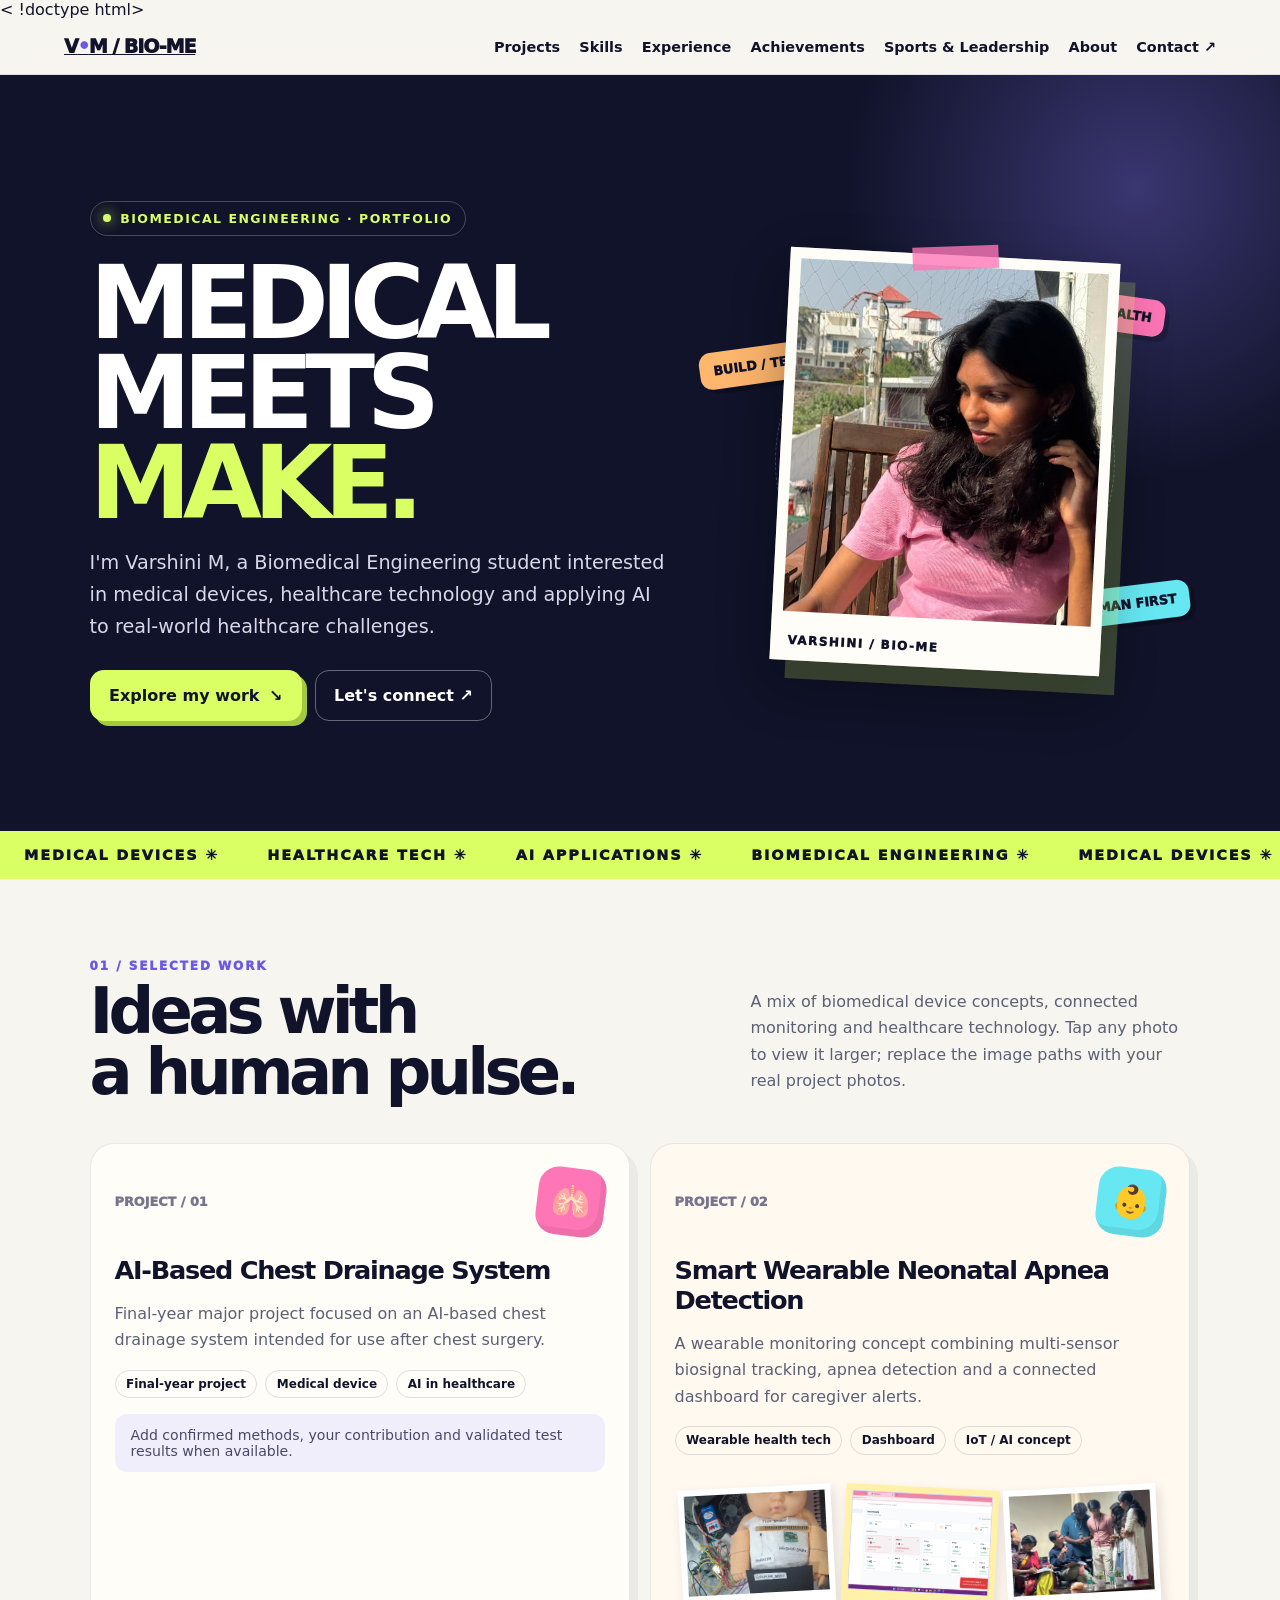
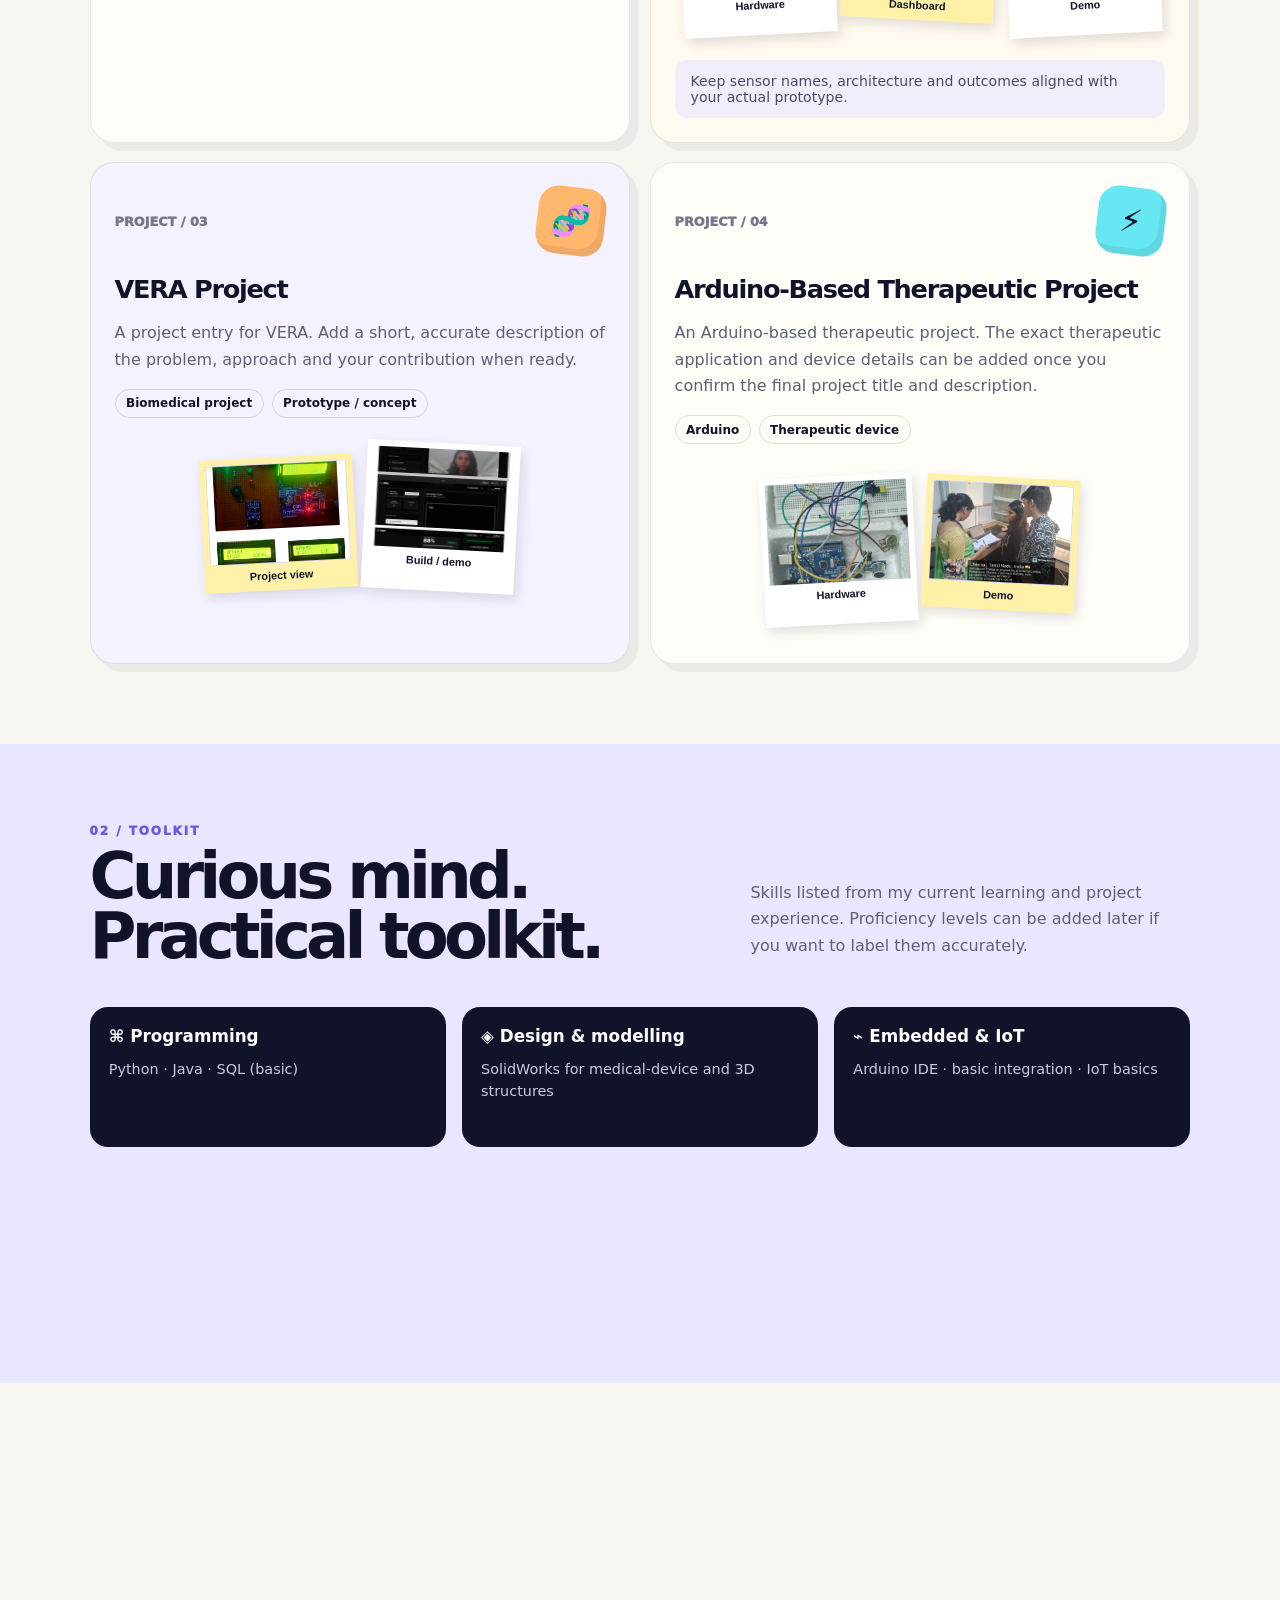
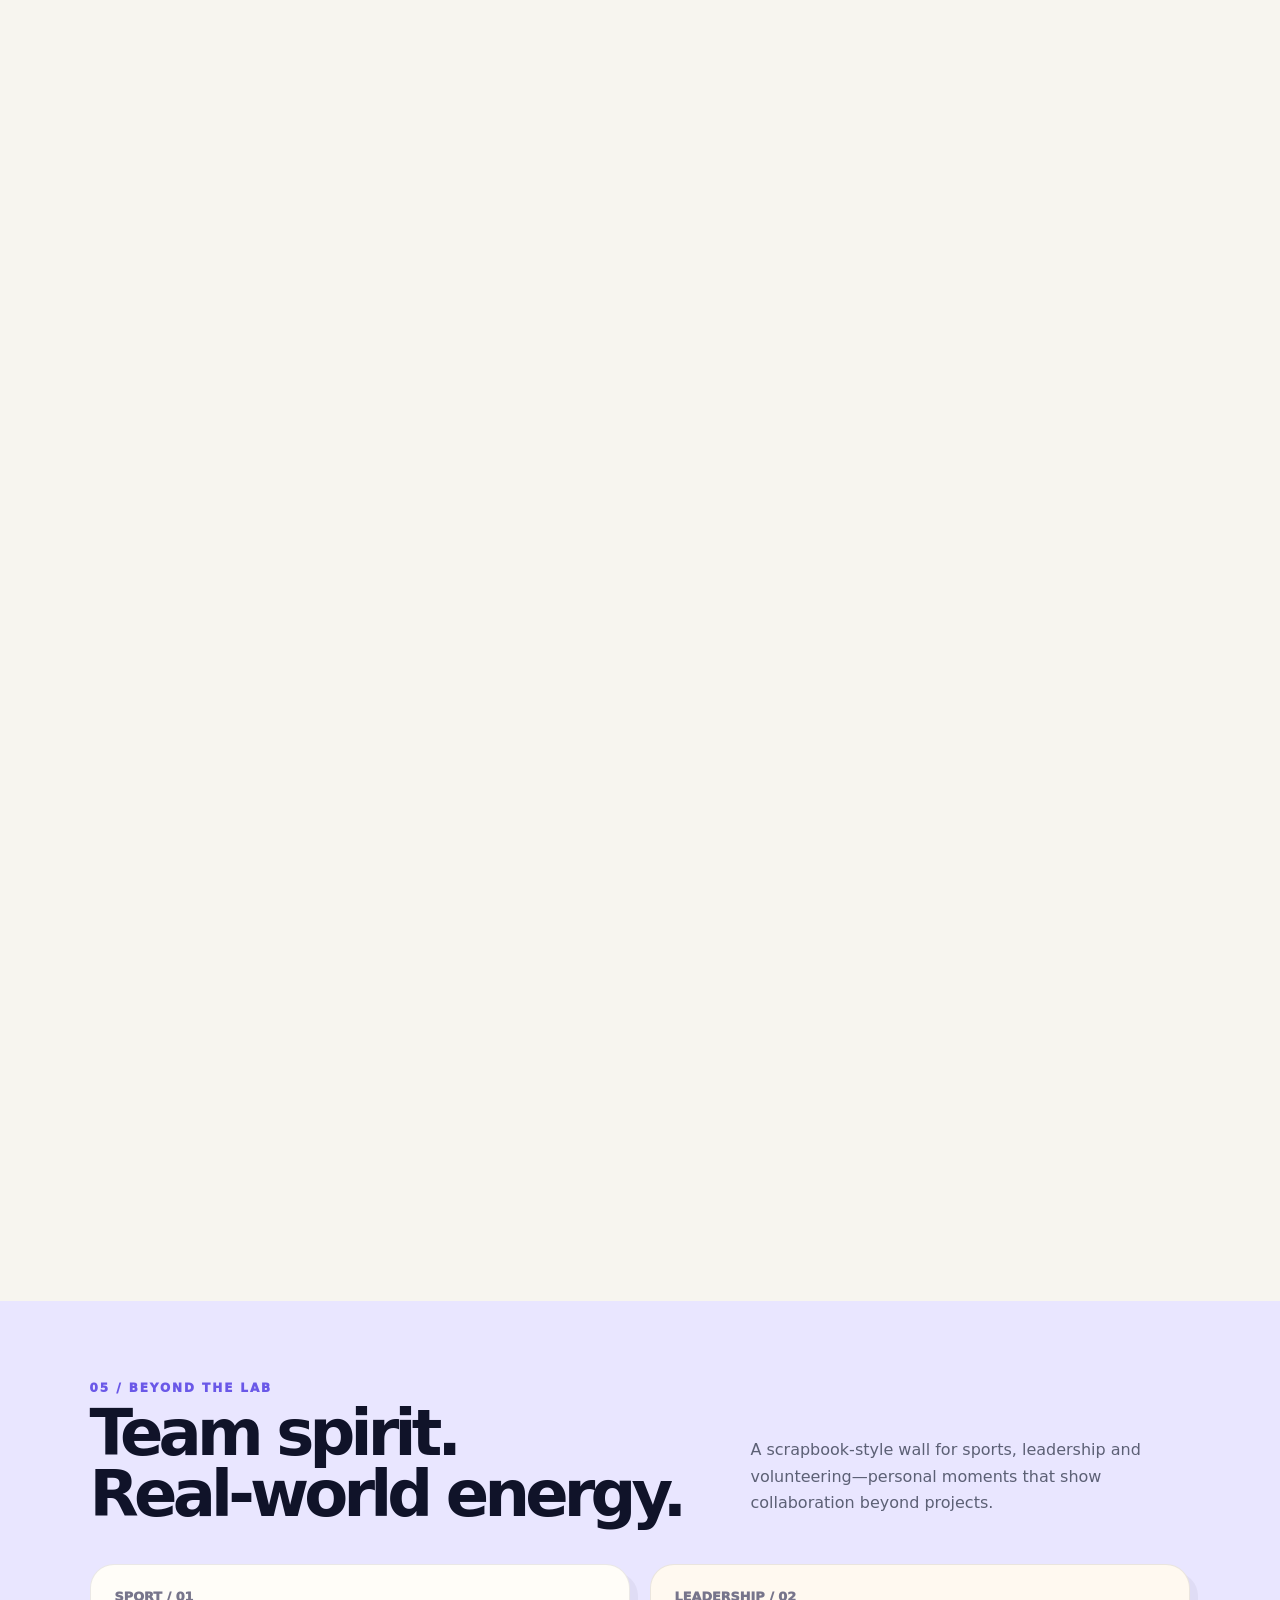
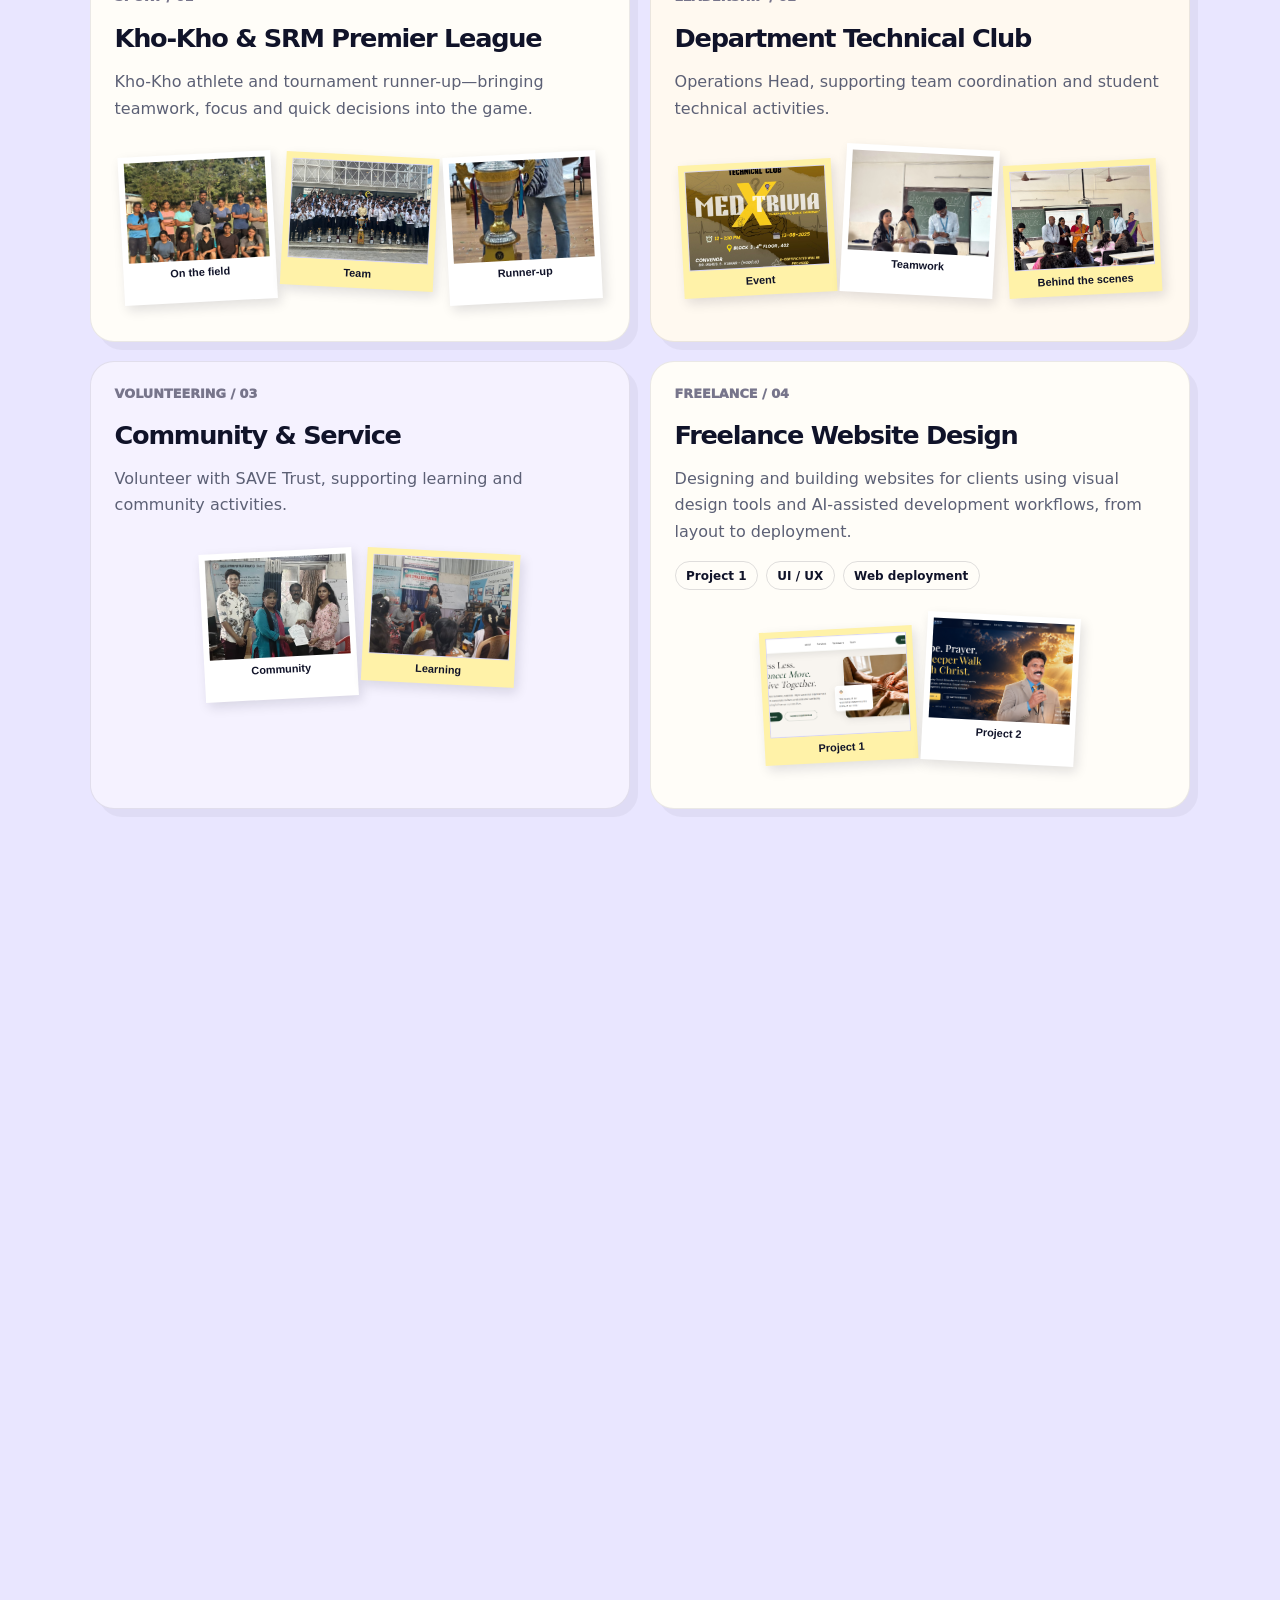
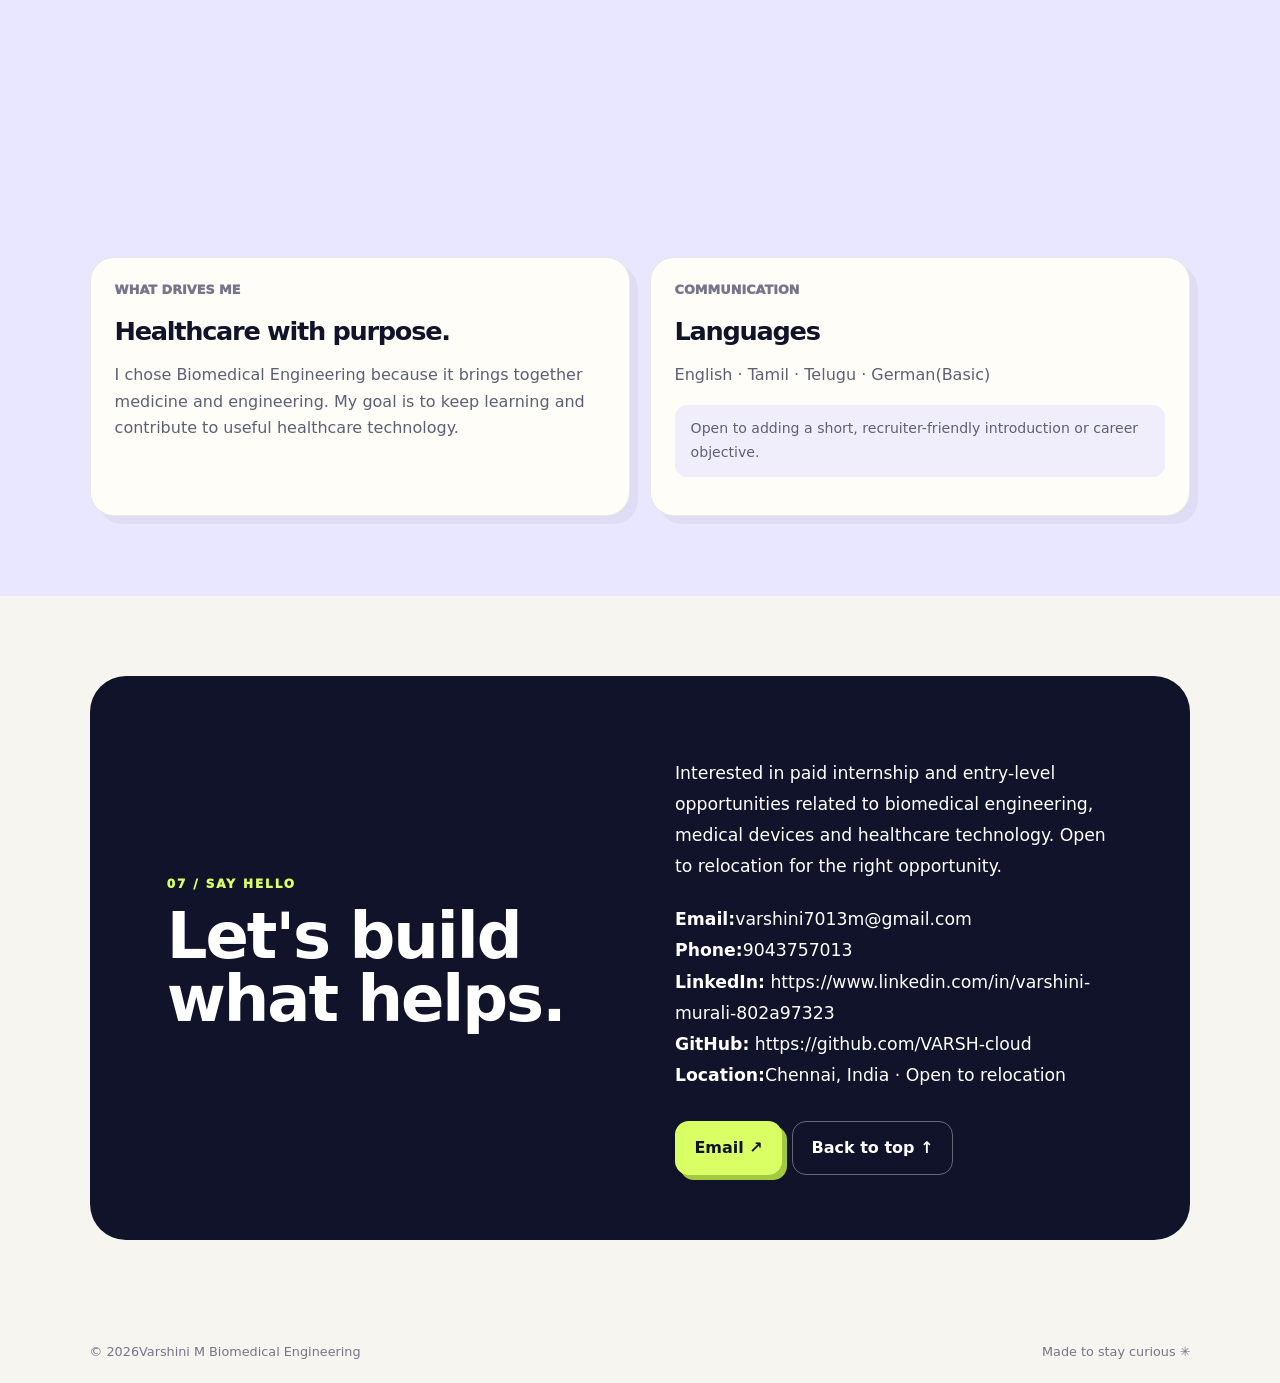
==== commit 781c4203: "Revise personal details and interests in index.html Updated the personal introduction and contact in" ====
--- a/VARSHINI-potfolio-/index.html
+++ b/VARSHINI-potfolio-/index.html
@@ -20,9 +20,7 @@
 from layout to deployment.</p><div class="chips"><span class="chip">Project 1</span><span class="chip">UI / UX</span><span class="chip">Web deployment</span></div><div class="photo-gallery hybrid-gallery" aria-label="Freelance website design images"><button class="gallery-photo sticky-photo" data-full="assets/freelance-website-1.jpg" aria-label="View freelance website design image one"><img src="assets/freelance-website-1.jpg" alt="Freelance website design screenshot one" onerror="this.parentElement.classList.add('photo-missing')"><span>Project 1</span></button><button class="gallery-photo polaroid-photo" data-full="assets/freelance-website-2.jpg" aria-label="View freelance website design image two"><img src="assets/freelance-website-2.jpg" alt="Freelance website design screenshot two" onerror="this.parentElement.classList.add('photo-missing')"><span>Project 2</span></button></div></article><article class="card reveal scrapbook-card"><div class="number">INITIATIVE / 05</div><h3>SeVa-X — Initiator &amp;
 Chief Digital Officer</h3><p>Helped initiate SeVa-X and led its digital presence,
 including website design and online brand experiences.</p><div class="chips"><span class="chip">Initiator</span><span class="chip">Chief Digital Officer</span><span class="chip">Digital experience</span></div><div class="photo-gallery hybrid-gallery" aria-label="SeVa-X initiative images"><button class="gallery-photo polaroid-photo" data-full="assets/sevax-1.jpg" aria-label="View Seva Initiative image"><img src=" assets/sevax-1.jpg" alt=" SeVa-X website or digital presence" onerror=" this.parentElement.classList.add('photo-missing')"><span>Initiative</span></button><button class=" gallery-photo sticky-photo" data-full=" assets/sevax-2.jpg" aria-label=" View SeVa-X Team image"><img src=" assets/sevax-2.jpg" alt=" SeVa-X Team image" onerror=" this.parentElement.classList.add('photo-missing')"><span>Team</span></button><button class=" gallery-photo polaroid-photo" data-full=" assets/sevax-3.jpg" aria-label=" View SeVa-X media image"><img src=" assets/sevax-3.jpg" alt=" SeVa-X social media image" onerror=" this.parentElement.classList.add('photo-missing')"><span>Media</span></button></div></article></div></section><section class="section dark" id="about"><div class="section-head reveal"><div><div class="kicker">06 / The person behind it</div><h2>Engineer by study.<br>Builder by curiosity.</h2></div><p class="section-intro">I enjoy exploring how engineering tools can support better healthcare experiences,
-I enjoy exploring how engineering,
-technology and innovation can solve real-world healthcare challenges. From biomedical devices and instrumentation to connected systems,
-I love turning ideas into practical solutions.pan>YOUR PHOTO<br>assets/varshini-casual.jpg</span></div><div><h3>Varshini M </h3><p><strong>B.Tech Biomedical Engineering</strong>· SRM Institute of Science and Technology</p><p>Fourth-year student · CGPA: 9.3</p><p>Interests: medical devices,
+from medical devices to connected monitoring concepts.</p></div><div class="profile-strip reveal"><div class="about-photo"><img src="assets/varshini-casual.jpg" alt="Varshini portrait" onerror="this.style.display='none';this.nextElementSibling.style.display='grid'"><span>YOUR PHOTO<br>assets/varshini-casual.jpg</span></div><div><h3>Varshini M </h3><p><strong>B.Tech Biomedical Engineering</strong>· SRM Institute of Science and Technology</p><p>Fourth-year student · CGPA: 9.3</p><p>Interests: medical devices,
 healthcare technology,
 AI in healthcare,
 hospital equipment and robotics.</p></div></div><div class="grid" style="margin-top:1rem"><article class="card reveal"><div class="number">WHAT DRIVES ME</div><h3>Healthcare with purpose.</h3><p>I chose Biomedical Engineering because it brings together medicine and engineering. My goal is to keep learning and contribute to useful healthcare technology.</p></article><article class="card reveal"><div class="number">COMMUNICATION</div><h3>Languages</h3><p>English · Tamil · Telugu · German(Basic)</p><p class="note">Open to adding a short,
